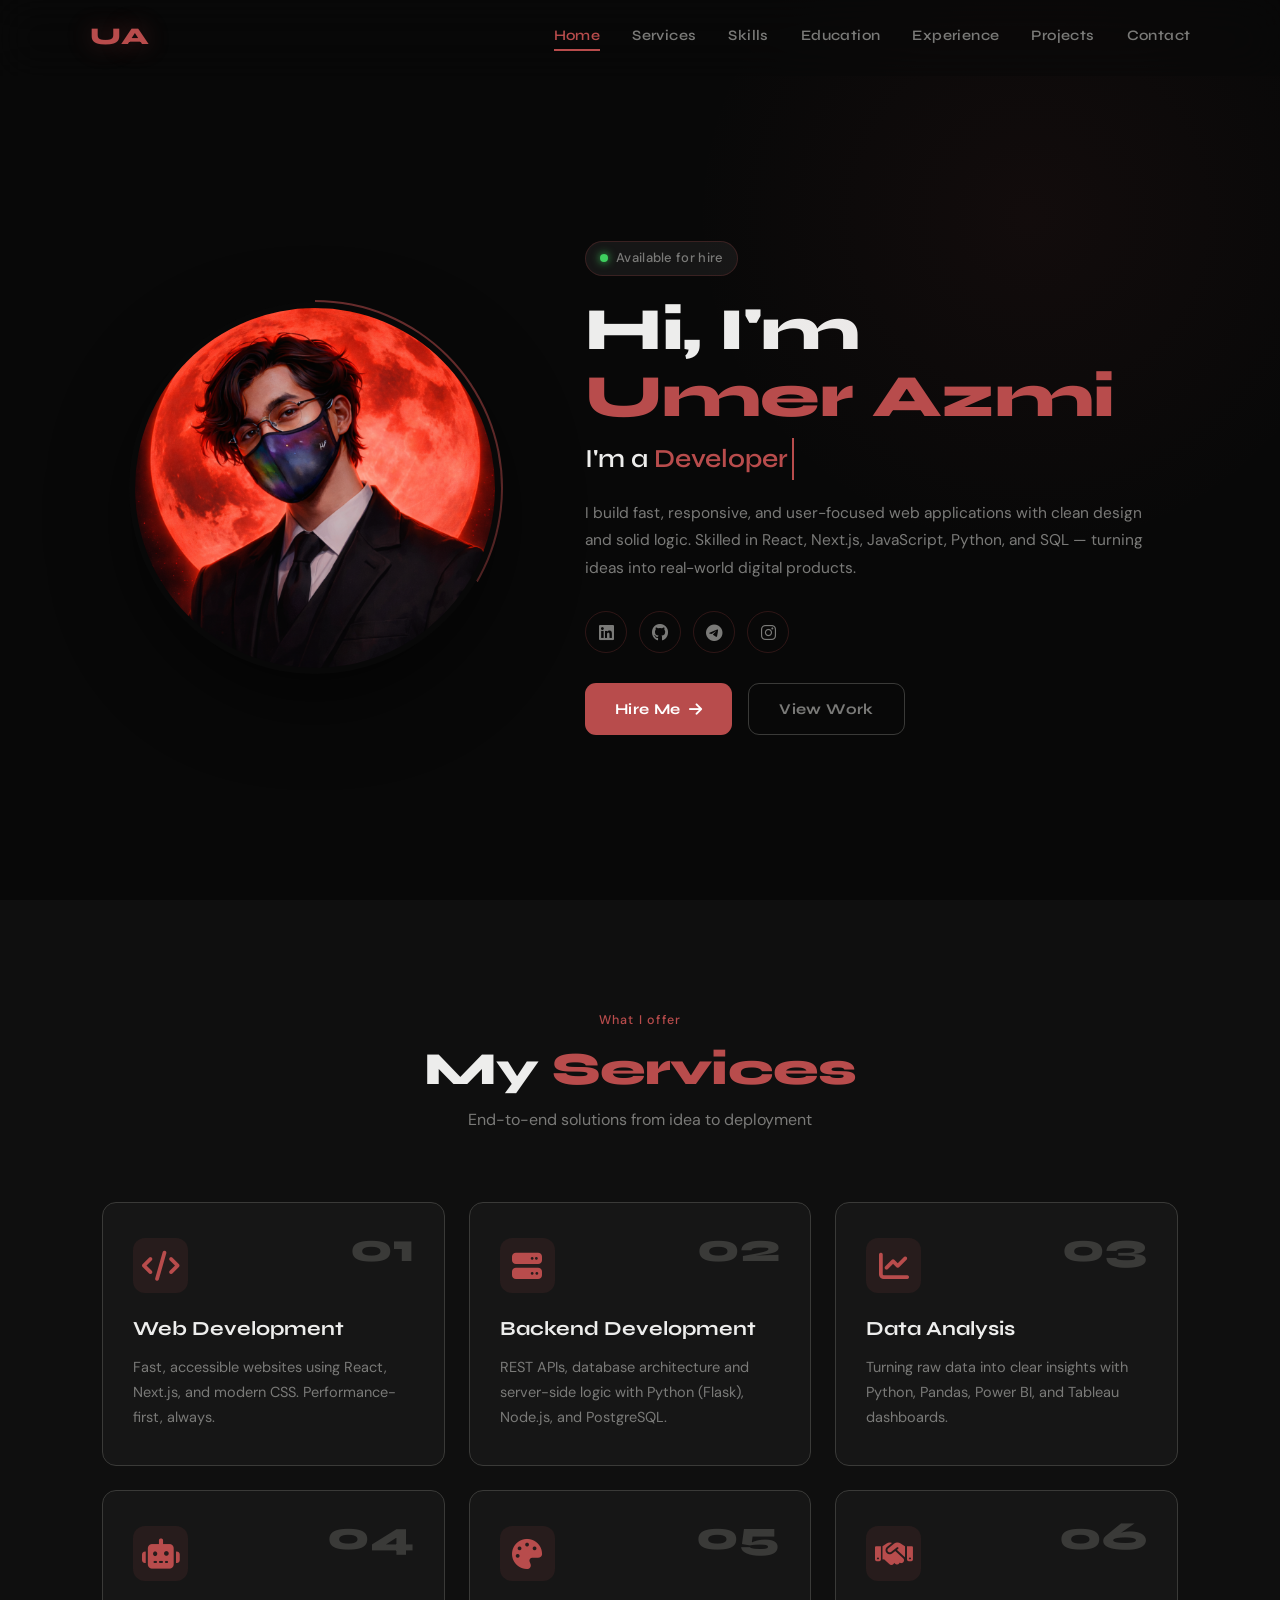
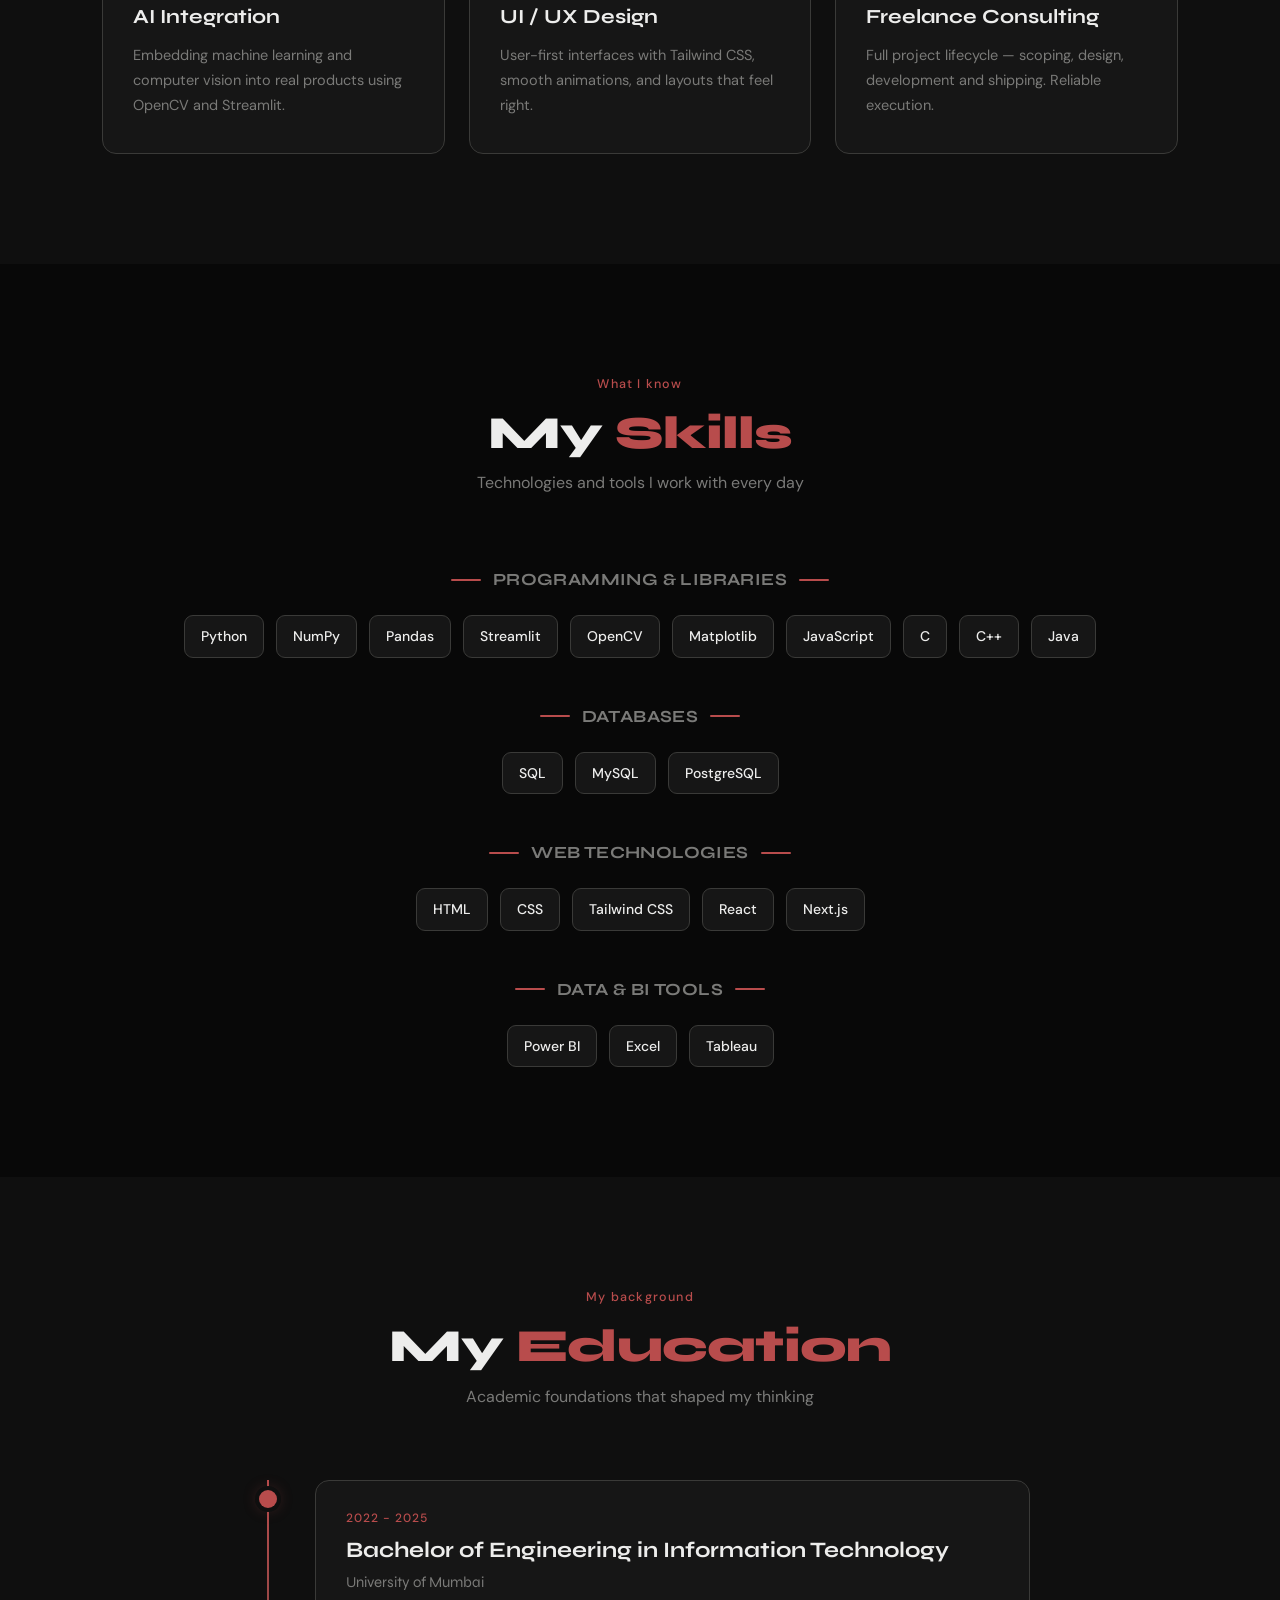
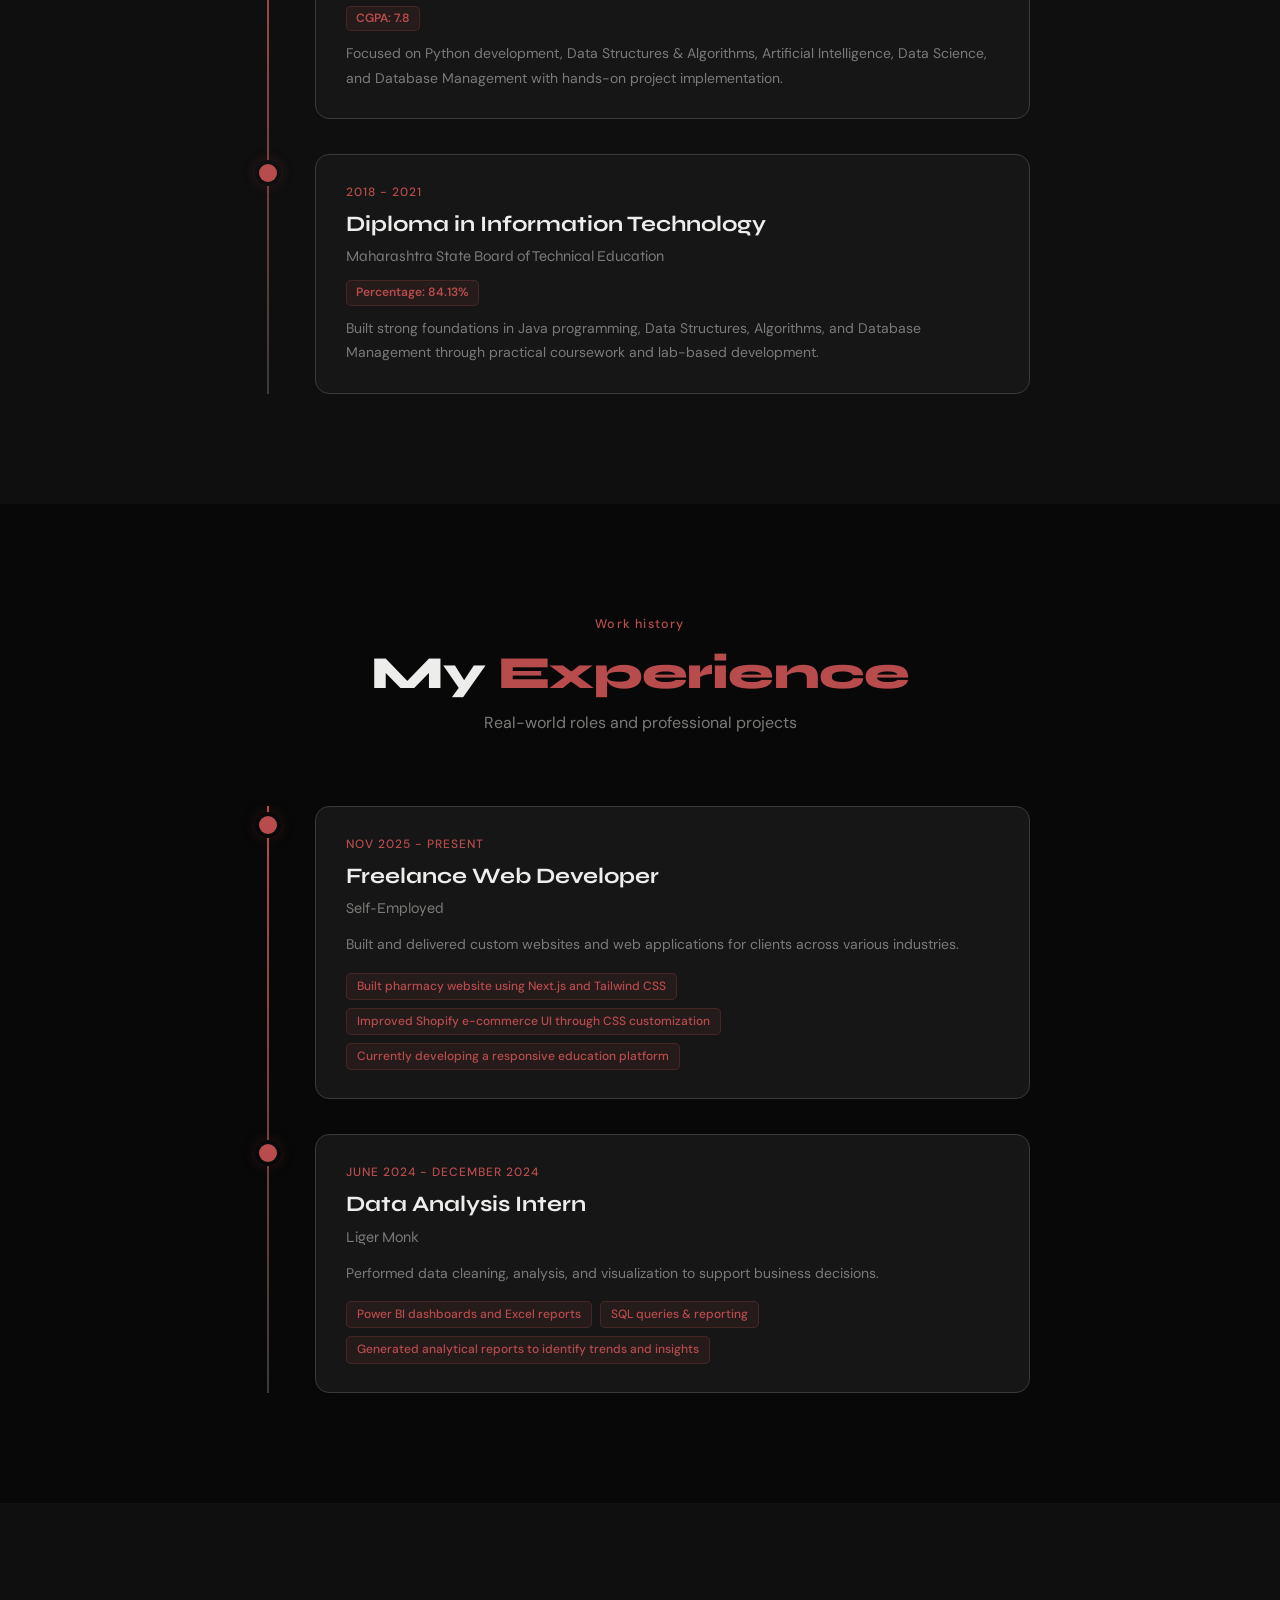
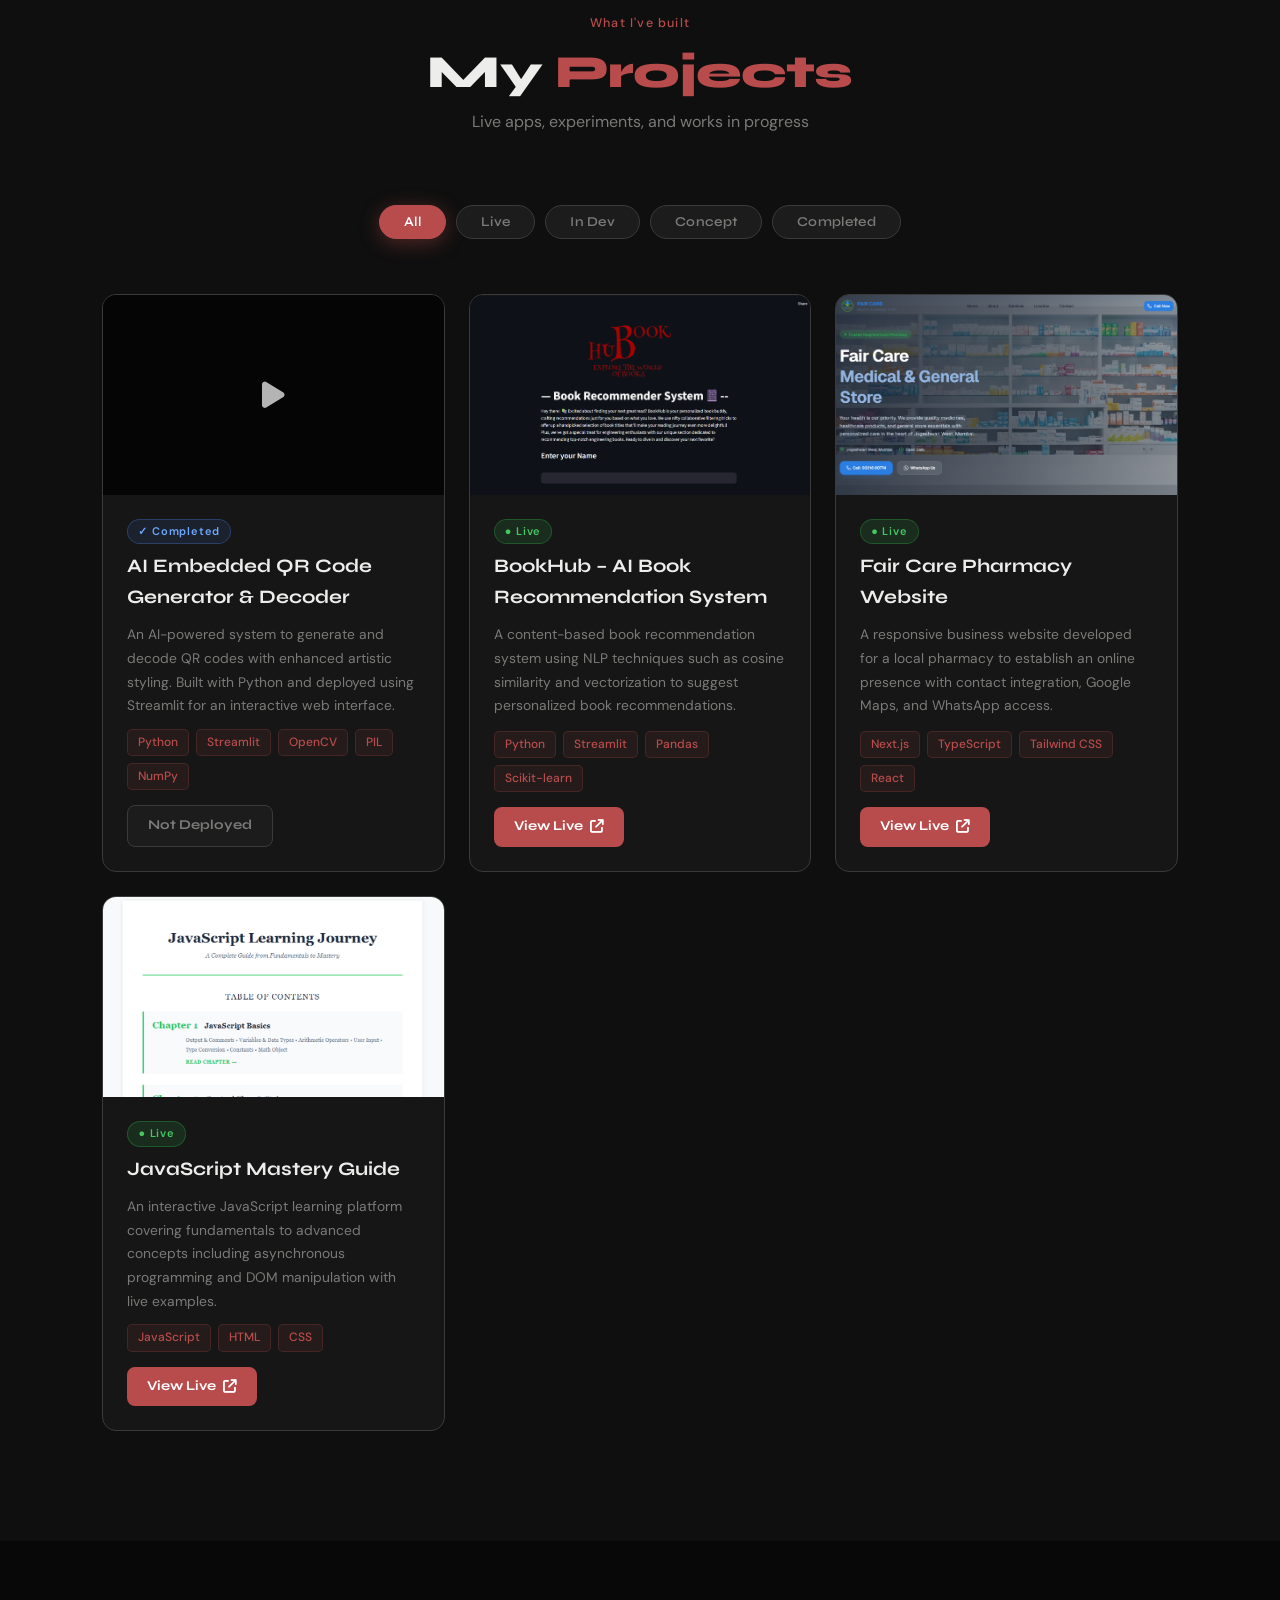
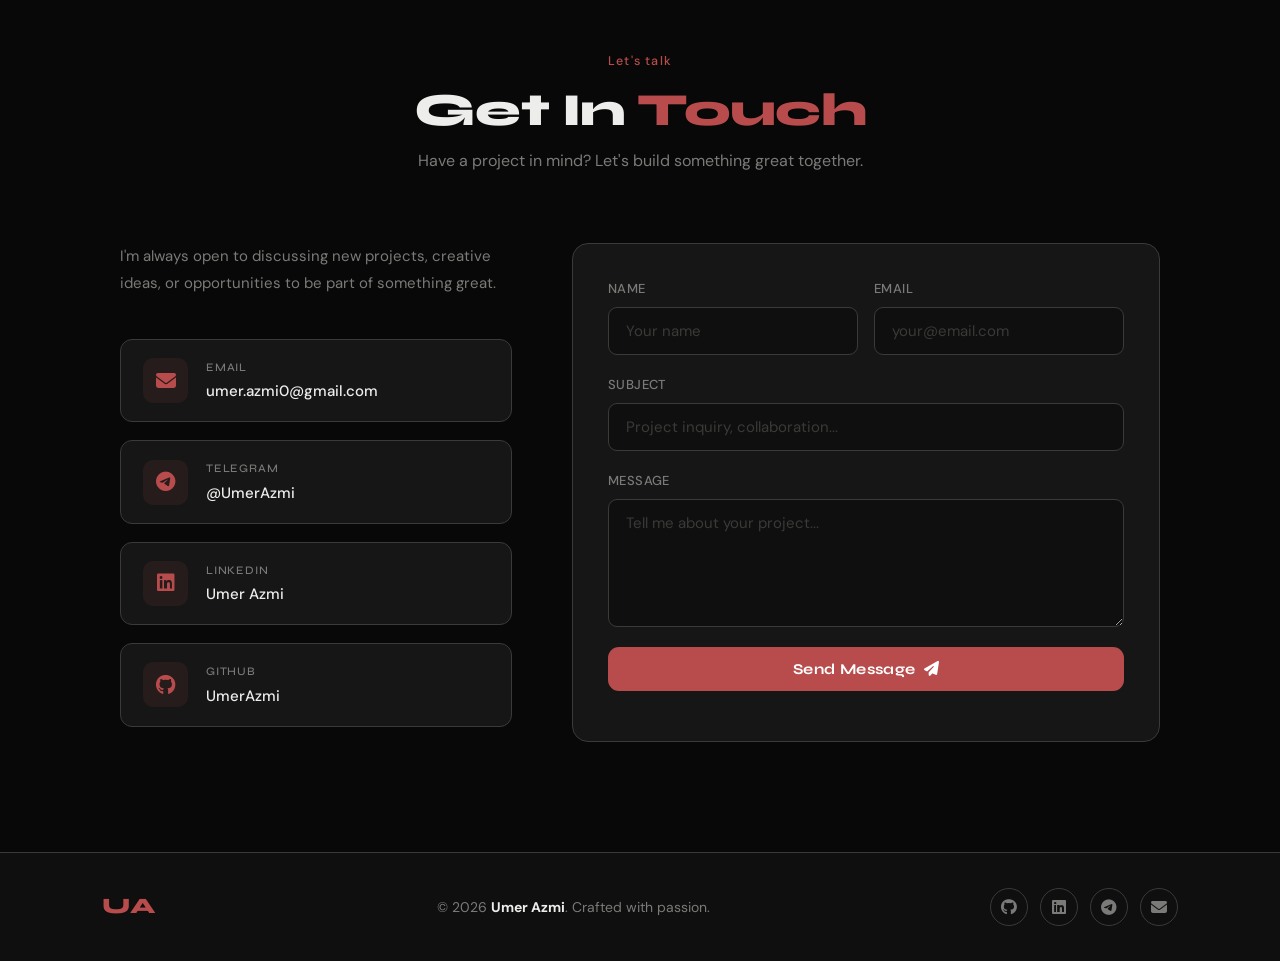
==== index.html @ a12d1474 "feat: connect fromspree for the contact section" ====
<!DOCTYPE html>
<html lang="en">
<head>
  <meta charset="UTF-8">
  <meta name="viewport" content="width=device-width, initial-scale=1.0">
  <title>Umer Azmi — Portfolio</title>
  <link rel="stylesheet" href="https://cdnjs.cloudflare.com/ajax/libs/font-awesome/6.5.2/css/all.min.css">
  <link rel="preconnect" href="https://fonts.googleapis.com">
  <link href="https://fonts.googleapis.com/css2?family=Syne:wght@400;600;700;800&family=DM+Sans:ital,wght@0,300;0,400;0,500;1,400&display=swap" rel="stylesheet">
  <link href="https://fonts.googleapis.com/css2?family=Clash+Display:wght@400;600;700&family=Outfit:wght@300;400;500;600;700;800&display=swap" rel="stylesheet">
  <link rel="stylesheet" href="style.css">
</head>
<body>

  <!-- HEADER -->
  <header id="header">
    <a href="#home" class="logo">UA</a>
    <div class="hamburger" id="openMenu">
      <span></span><span></span><span></span>
    </div>
    <nav id="navBar">
      <button class="nav-close" id="closeMenu"><i class="fa-solid fa-xmark"></i></button>
      <a href="#home"       class="nav-link active">Home</a>
      <a href="#services"   class="nav-link">Services</a>
      <a href="#skills"     class="nav-link">Skills</a>
      <a href="#education"  class="nav-link">Education</a>
      <a href="#experience" class="nav-link">Experience</a>
      <a href="#projects"   class="nav-link">Projects</a>
      <a href="#contact"    class="nav-link">Contact</a>
    </nav>
  </header>

  <!-- HOME -->
  <section class="home" id="home">
    <div class="home-blob"></div>
    <div class="homeImg">
      <div class="img-ring"></div>
      <img src="./images/my-blackSuit.png" alt="Umer Azmi">
    </div>
    <div class="homeContent">
      <div class="home-badge"><span class="badge-dot"></span>Available for hire</div>
      <h1>Hi, I'm<br><span>Umer Azmi</span></h1>
      <h3 class="typingText">I'm a <span></span></h3>
      <p>I build fast, responsive, and user-focused web applications with clean design and solid logic.
         Skilled in React, Next.js, JavaScript, Python, and SQL — turning ideas into real-world digital products.</p>
      <div class="socialIcons">
        <a href="https://www.linkedin.com/in/umer-azmi-1181351a1/" target="_blank"><i class="fa-brands fa-linkedin"></i></a>
        <a href="https://github.com/UmerAzmi" target="_blank"><i class="fa-brands fa-github"></i></a>
        <a href="https://t.me/UmerAzmi" target="_blank"><i class="fa-brands fa-telegram"></i></a>
        <a href="https://www.instagram.com/umer.azmi" target="_blank"><i class="fa-brands fa-instagram"></i></a>
      </div>
      <div class="home-actions">
        <a href="mailto:umer.azmi0@gmail.com" class="btn-primary" target="_blank">Hire Me <i class="fa-solid fa-arrow-right"></i></a>
        <a href="#projects" class="btn-ghost">View Work</a>
      </div>
    </div>
  </section>

  <!-- SERVICES -->
  <section class="services" id="services">
    <div class="section-header">
      <span class="section-tag">What I offer</span>
      <h2 class="section-title">My <span>Services</span></h2>
      <p class="section-sub">End-to-end solutions from idea to deployment</p>
    </div>
    <div class="services-grid">
      <div class="service-card reveal">
        <div class="service-num">01</div>
        <div class="service-icon"><i class="fa-solid fa-code"></i></div>
        <h3>Web Development</h3>
        <p>Fast, accessible websites using React, Next.js, and modern CSS. Performance-first, always.</p>
      </div>
      <div class="service-card reveal">
        <div class="service-num">02</div>
        <div class="service-icon"><i class="fa-solid fa-server"></i></div>
        <h3>Backend Development</h3>
        <p>REST APIs, database architecture and server-side logic with Python (Flask), Node.js, and PostgreSQL.</p>
      </div>
      <div class="service-card reveal">
        <div class="service-num">03</div>
        <div class="service-icon"><i class="fa-solid fa-chart-line"></i></div>
        <h3>Data Analysis</h3>
        <p>Turning raw data into clear insights with Python, Pandas, Power BI, and Tableau dashboards.</p>
      </div>
      <div class="service-card reveal">
        <div class="service-num">04</div>
        <div class="service-icon"><i class="fa-solid fa-robot"></i></div>
        <h3>AI Integration</h3>
        <p>Embedding machine learning and computer vision into real products using OpenCV and Streamlit.</p>
      </div>
      <div class="service-card reveal">
        <div class="service-num">05</div>
        <div class="service-icon"><i class="fa-solid fa-palette"></i></div>
        <h3>UI / UX Design</h3>
        <p>User-first interfaces with Tailwind CSS, smooth animations, and layouts that feel right.</p>
      </div>
      <div class="service-card reveal">
        <div class="service-num">06</div>
        <div class="service-icon"><i class="fa-solid fa-handshake"></i></div>
        <h3>Freelance Consulting</h3>
        <p>Full project lifecycle — scoping, design, development and shipping. Reliable execution.</p>
      </div>
    </div>
  </section>

  <!-- SKILLS -->
  <section class="skills-section" id="skills">
    <div class="section-header">
      <span class="section-tag">What I know</span>
      <h2 class="section-title">My <span>Skills</span></h2>
      <p class="section-sub">Technologies and tools I work with every day</p>
    </div>
    <div id="skillsContainer" class="skills-wrapper">
      <div class="loader"><i class="fa-solid fa-circle-notch fa-spin"></i></div>
    </div>
  </section>

  <!-- EDUCATION -->
  <section class="education-section" id="education">
    <div class="section-header">
      <span class="section-tag">My background</span>
      <h2 class="section-title">My <span>Education</span></h2>
      <p class="section-sub">Academic foundations that shaped my thinking</p>
    </div>
    <div id="educationContainer" class="timeline">
      <div class="loader"><i class="fa-solid fa-circle-notch fa-spin"></i></div>
    </div>
  </section>

  <!-- EXPERIENCE -->
  <section class="experience-section" id="experience">
    <div class="section-header">
      <span class="section-tag">Work history</span>
      <h2 class="section-title">My <span>Experience</span></h2>
      <p class="section-sub">Real-world roles and professional projects</p>
    </div>
    <div id="experienceContainer" class="timeline">
      <div class="loader"><i class="fa-solid fa-circle-notch fa-spin"></i></div>
    </div>
  </section>

  <!-- PROJECTS -->
  <section class="projects-section" id="projects">
    <div class="section-header">
      <span class="section-tag">What I've built</span>
      <h2 class="section-title">My <span>Projects</span></h2>
      <p class="section-sub">Live apps, experiments, and works in progress</p>
    </div>
    <div class="projects-filter">
      <button class="filter-btn active" data-filter="all">All</button>
      <button class="filter-btn" data-filter="live">Live</button>
      <button class="filter-btn" data-filter="in development">In Dev</button>
      <button class="filter-btn" data-filter="concept">Concept</button>
      <button class="filter-btn" data-filter="completed">Completed</button>
    </div>
    <div id="projectsContainer" class="projects-grid">
      <div class="loader"><i class="fa-solid fa-circle-notch fa-spin"></i></div>
    </div>
  </section>

  <!-- CONTACT -->
  <section class="contact-section" id="contact">
    <div class="section-header">
      <span class="section-tag">Let's talk</span>
      <h2 class="section-title">Get In <span>Touch</span></h2>
      <p class="section-sub">Have a project in mind? Let's build something great together.</p>
    </div>
    <div class="contact-wrapper">
      <div class="contact-info">
        <p class="contact-intro">I'm always open to discussing new projects, creative ideas, or opportunities to be part of something great.</p>
        <div class="contact-item reveal">
          <div class="ci-icon"><i class="fa-solid fa-envelope"></i></div>
          <div><h4>Email</h4><a href="mailto:umer.azmi0@gmail.com">umer.azmi0@gmail.com</a></div>
        </div>
        <div class="contact-item reveal">
          <div class="ci-icon"><i class="fa-brands fa-telegram"></i></div>
          <div><h4>Telegram</h4><a href="https://t.me/UmerAzmi" target="_blank">@UmerAzmi</a></div>
        </div>
        <div class="contact-item reveal">
          <div class="ci-icon"><i class="fa-brands fa-linkedin"></i></div>
          <div><h4>LinkedIn</h4><a href="https://www.linkedin.com/in/umer-azmi-1181351a1/" target="_blank">Umer Azmi</a></div>
        </div>
        <div class="contact-item reveal">
          <div class="ci-icon"><i class="fa-brands fa-github"></i></div>
          <div><h4>GitHub</h4><a href="https://github.com/UmerAzmi" target="_blank">UmerAzmi</a></div>
        </div>
      </div>
      <form class="contact-form reveal" id="contactForm"
            action="https://formspree.io/f/maqdrpbd" method="POST">
        <div class="form-row">
          <div class="form-group">
            <label for="formName">Name</label>
            <input type="text" id="formName" name="name" placeholder="Your name" required>
          </div>
          <div class="form-group">
            <label for="formEmail">Email</label>
            <input type="email" id="formEmail" name="email" placeholder="your@email.com" required>
          </div>
        </div>
        <div class="form-group">
          <label for="formSubject">Subject</label>
          <input type="text" id="formSubject" name="subject" placeholder="Project inquiry, collaboration...">
        </div>
        <div class="form-group">
          <label for="formMsg">Message</label>
          <textarea id="formMsg" rows="5" name="message" placeholder="Tell me about your project..." required></textarea>
        </div>
        <button type="submit" class="btn-primary full-width">
          Send Message <i class="fa-solid fa-paper-plane"></i>
        </button>
        <p class="form-note" id="formNote"></p>
      </form>
    </div>
  </section>

  <!-- FOOTER -->
  <footer>
    <div class="footer-inner">
      <span class="footer-logo">UA</span>
      <p>© 2026 <strong>Umer Azmi</strong>. Crafted with passion.</p>
      <div class="footer-socials">
        <a href="https://github.com/UmerAzmi" target="_blank"><i class="fa-brands fa-github"></i></a>
        <a href="https://www.linkedin.com/in/umer-azmi-1181351a1/" target="_blank"><i class="fa-brands fa-linkedin"></i></a>
        <a href="https://t.me/UmerAzmi" target="_blank"><i class="fa-brands fa-telegram"></i></a>
        <a href="mailto:umer.azmi0@gmail.com" target="_blank"><i class="fa-solid fa-envelope"></i></a>
      </div>
    </div>
  </footer>

  <script>
    /* ── CATEGORY LABELS ─────────────────────────────────── */
    const CATEGORY_LABELS = {
      programming_languages: 'Programming & Libraries',
      databases:             'Databases',
      web_technologies:      'Web Technologies',
      data_tools:            'Data & BI Tools'
    };

    /* ── SCROLL REVEAL ───────────────────────────────────── */
    const revealObs = new IntersectionObserver((entries) => {
      entries.forEach(e => {
        if (e.isIntersecting) {
          e.target.classList.add('visible');
          revealObs.unobserve(e.target);
        }
      });
    }, { threshold: 0.1 });

    function observe(sel) {
      document.querySelectorAll(sel).forEach(el => revealObs.observe(el));
    }

    /* ── RENDER SKILLS ───────────────────────────────────── */
    function renderSkills(skills) {
      const c = document.getElementById('skillsContainer');
      c.innerHTML = '';
      Object.entries(skills).forEach(([cat, items], ci) => {
        const div = document.createElement('div');
        div.className = 'skill-category reveal';
        div.innerHTML = `
          <h3 class="skill-cat-title"><span class="cat-line"></span>${CATEGORY_LABELS[cat] || cat}<span class="cat-line"></span></h3>
          <div class="skill-icons">
            ${items.map(s => `
              <div class="skill-chip">
                <img src="${s.logo}" alt="${s.name}" onerror="this.style.display='none'">
                <span>${s.name}</span>
              </div>`).join('')}
          </div>`;
        c.appendChild(div);
        revealObs.observe(div);
      });
    }

    /* ── RENDER EDUCATION ────────────────────────────────── */
    function renderEducation(education) {
      document.getElementById('educationContainer').innerHTML =
        education.map(edu => `
          <div class="timeline-item reveal">
            <div class="tl-dot"></div>
            <div class="tl-card">
              <span class="tl-period">${edu.period}</span>
              <h3>${edu.degree}</h3>
              <h4>${edu.institution}</h4>
              ${edu.grade ? `<span class="tl-grade">${edu.grade}</span>` : ''}
              <p>${edu.description}</p>
            </div>
          </div>`).join('');
      observe('.timeline-item');
    }

    /* ── RENDER EXPERIENCE ───────────────────────────────── */
    function renderExperience(experience) {
      document.getElementById('experienceContainer').innerHTML =
        experience.map(exp => `
          <div class="timeline-item reveal">
            <div class="tl-dot"></div>
            <div class="tl-card">
              <span class="tl-period">${exp.period}</span>
              <h3>${exp.role}</h3>
              <h4>${exp.company}</h4>
              <p>${exp.description}</p>
              <div class="tl-tags">
                ${exp.highlights.map(h => `<span class="tag">${h}</span>`).join('')}
              </div>
            </div>
          </div>`).join('');
      observe('.timeline-item');
    }

    /* ── RENDER PROJECTS ─────────────────────────────────── */
    let allProjects = [];

    function statusBadge(status) {
      const map = {
        'live':           { cls: 'badge-live',    icon: '●', label: 'Live' },
        'in development': { cls: 'badge-dev',     icon: '◑', label: 'In Dev' },
        'concept':        { cls: 'badge-concept', icon: '○', label: 'Concept' },
        'completed':      { cls: 'badge-completed', icon: '✓', label: 'Completed' }
      };
      const b = map[status] || map['concept'];
      return `<span class="status-badge ${b.cls}">${b.icon} ${b.label}</span>`;
    }

    function renderProjects(filter) {
      const container = document.getElementById('projectsContainer');
      const list = filter === 'all' ? allProjects : allProjects.filter(p => p.status === filter);

      if (!list.length) {
        container.innerHTML = '<p class="empty-msg">No projects found for this filter.</p>';
        return;
      }

      container.innerHTML = list.map((p, i) => {
        let mediaHTML;
        if (p.status === 'live' && p.image) {
          mediaHTML = `<div class="proj-media">
            <img src="${p.image}" alt="${p.title}" onerror="this.parentElement.classList.add('proj-placeholder-media')">
          </div>`;
        } else if (p.video) {
          mediaHTML = `<div class="proj-media has-video">
            <video src="${p.video}" muted loop playsinline preload="none"></video>
            <div class="video-overlay"><i class="fa-solid fa-play"></i></div>
          </div>`;
        } else if (p.image) {
          mediaHTML = `<div class="proj-media">
            <img src="${p.image}" alt="${p.title}" onerror="this.parentElement.classList.add('proj-placeholder-media')">
          </div>`;
        } else {
          mediaHTML = `<div class="proj-media proj-placeholder-media">
            <i class="fa-solid fa-laptop-code"></i>
          </div>`;
        }

        const linkBtn = p.link
          ? `<a href="${p.link}" target="_blank" class="proj-link">View Live <i class="fa-solid fa-arrow-up-right-from-square"></i></a>`
          : `<span class="proj-link proj-link--disabled">${p.status === 'in development' ? 'In Development' : 'Not Deployed'}</span>`;

        return `
          <article class="project-card reveal" style="transition-delay:${(i % 3) * 0.08}s">
            ${mediaHTML}
            <div class="proj-body">
              <div class="proj-head">
                ${statusBadge(p.status)}
                <h3>${p.title}</h3>
              </div>
              <p>${p.description}</p>
              <div class="proj-tech">
                ${p.technologies.map(t => `<span class="tag">${t}</span>`).join('')}
              </div>
              ${linkBtn}
            </div>
          </article>`;
      }).join('');

      // Video: play on hover, pause on leave
      container.querySelectorAll('.has-video').forEach(wrap => {
        const video   = wrap.querySelector('video');
        const overlay = wrap.querySelector('.video-overlay');
        wrap.addEventListener('mouseenter', () => { video.play(); overlay.style.opacity = '0'; });
        wrap.addEventListener('mouseleave', () => { video.pause(); video.currentTime = 0; overlay.style.opacity = '1'; });
      });

      observe('.project-card');
    }

    /* ── SINGLE FETCH: data.json ─────────────────────────── */
    fetch('data.json')
      .then(res => {
        if (!res.ok) throw new Error(`HTTP ${res.status}`);
        return res.json();
      })
      .then(data => {
        renderSkills(data.skills);
        renderEducation(data.education);
        renderExperience(data.experience);
        allProjects = data.projects;
        renderProjects('all');

        document.querySelectorAll('.filter-btn').forEach(btn => {
          btn.addEventListener('click', () => {
            document.querySelectorAll('.filter-btn').forEach(b => b.classList.remove('active'));
            btn.classList.add('active');
            renderProjects(btn.dataset.filter);
          });
        });
      })
      .catch(err => {
        console.error('Failed to load data.json:', err);
        ['skillsContainer','educationContainer','experienceContainer','projectsContainer']
          .forEach(id => {
            document.getElementById(id).innerHTML =
              `<p class="empty-msg"><i class="fa-solid fa-triangle-exclamation"></i>
               Could not load <strong>data.json</strong> — make sure it's in the same folder as index.html.</p>`;
          });
      });

    /* ── MOBILE NAV ──────────────────────────────────────── */
    const navBar   = document.getElementById('navBar');
    const headerEl = document.getElementById('header');

    document.getElementById('openMenu').addEventListener('click', () => {
      navBar.classList.add('open');
      document.body.style.overflow = 'hidden';
      document.getElementById('openMenu').classList.add('nav-is-open');
    });

    function closeNav() {
      navBar.classList.remove('open');
      document.body.style.overflow = '';
      document.getElementById('openMenu').classList.remove('nav-is-open');
    }

    document.getElementById('closeMenu').addEventListener('click', closeNav);
    document.querySelectorAll('.nav-link').forEach(l => l.addEventListener('click', closeNav));

    /* ── ACTIVE NAV ON SCROLL ────────────────────────────── */
    const sections = document.querySelectorAll('section[id]');
    const navLinks = document.querySelectorAll('.nav-link');

    window.addEventListener('scroll', () => {
      headerEl.classList.toggle('scrolled', window.scrollY > 60);
      let current = '';
      sections.forEach(s => {
        if (window.scrollY >= s.offsetTop - 150) current = s.id;
      });
      navLinks.forEach(a => {
        a.classList.toggle('active', a.getAttribute('href') === `#${current}`);
      });
    }, { passive: true });

    /* ── CONTACT FORM ────────────────────────────────────── */
      document.getElementById('contactForm').addEventListener('submit', async function(e) {
        e.preventDefault();
        const btn  = this.querySelector('button[type="submit"]');
        const note = document.getElementById('formNote');

        btn.textContent = 'Sending...';
        btn.style.opacity = '0.7';

        try {
          const response = await fetch(this.action, {
            method: 'POST',
            body: new FormData(this),
            headers: { 'Accept': 'application/json' }
          });

          if (response.ok) {
            note.textContent = '✅ Message sent! I\'ll get back to you soon.';
            note.style.color = '#3ecf5e';
            note.classList.add('visible');
            this.reset();
          } else {
            note.textContent = '❌ Something went wrong. Please email me directly.';
            note.classList.add('visible');
          }
        } catch {
          note.textContent = '❌ Network error. Please email me directly.';
          note.classList.add('visible');
        }

        btn.textContent = 'Send Message ✈';
        btn.style.opacity = '1';
      });

    /* ── OBSERVE STATIC ELEMENTS ─────────────────────────── */
    observe('.service-card');
    observe('.contact-item');
    observe('.contact-form');
  </script>
</body>
</html>
---- style.css ----
@import url("https://fonts.googleapis.com/css2?family=Syne:wght@400;600;700;800&family=DM+Sans:ital,wght@0,300;0,400;0,500;1,400&display=swap");

/* ════════════════════════════════════════════════
   VARIABLES & RESET
════════════════════════════════════════════════ */
:root {
  --red:          #b84c4c;
  --red-glow:     rgba(184,76,76,0.4);
  --red-soft:     rgba(184,76,76,0.1);
  --red-border:   rgba(184,76,76,0.22);
  --bg:           #080808;
  --bg2:          #0f0f0f;
  --bg3:          #161616;
  --bg4:          #1c1c1c;
  --text:         #ededec;
  --text-muted:   #7a7a78;
  --text-faint:   #3a3a38;
  --nav-h:        76px;
  --r:            1.1rem;
  --ease:         cubic-bezier(0.4, 0, 0.2, 1);
}

*, *::before, *::after {
  margin: 0; padding: 0;
  box-sizing: border-box;
  border: none; outline: none;
  text-decoration: none;
}

html {
  font-size: 62.5%;
  scroll-behavior: smooth;
}

body {
  font-family: 'DM Sans', sans-serif;
  background: var(--bg);
  color: var(--text);
  overflow-x: hidden;
  line-height: 1.6;
}

h1, h2, h3, h4, .logo, .footer-logo {
  font-family: 'Syne', sans-serif;
}

/* Scrollbar */
::-webkit-scrollbar { width: 4px; }
::-webkit-scrollbar-track { background: var(--bg); }
::-webkit-scrollbar-thumb { background: var(--red); border-radius: 4px; }
::selection { background: var(--red); color: #000; }

/* ════════════════════════════════════════════════
   HEADER
════════════════════════════════════════════════ */
header {
  position: fixed;
  top: 0; left: 0; right: 0;
  height: var(--nav-h);
  padding: 0 7%;
  display: flex;
  align-items: center;
  justify-content: space-between;
  z-index: 999;
  background: rgba(8,8,8,0.5);
  backdrop-filter: blur(20px);
  -webkit-backdrop-filter: blur(20px);
  border-bottom: 1px solid transparent;
  transition: border-color 0.3s var(--ease), background 0.3s var(--ease);
}

header.scrolled {
  border-bottom-color: var(--red-border);
  background: rgba(8,8,8,0.88);
}

.logo {
  font-size: 2.4rem;
  font-weight: 800;
  color: var(--red);
  letter-spacing: 0.1rem;
  text-shadow: 0 0 24px var(--red-glow);
  transition: transform 0.25s var(--ease);
}
.logo:hover { transform: scale(1.08); }

/* Hamburger */
.hamburger {
  display: none;
  flex-direction: column;
  gap: 5px;
  cursor: pointer;
  padding: 5px;
  z-index: 1001;
}
.hamburger span {
  display: block;
  width: 24px; height: 2px;
  background: var(--red);
  border-radius: 2px;
  transition: 0.25s var(--ease);
}

/* Nav */
nav { display: flex; align-items: center; }

.nav-close {
  display: none;
  background: none;
  font-size: 2.4rem;
  color: var(--text-muted);
  cursor: pointer;
  transition: color 0.2s;
  align-self: flex-end;
  margin-bottom: 3rem;
}
.nav-close:hover { color: var(--red); }

nav a {
  font-family: 'Syne', sans-serif;
  font-size: 1.45rem;
  font-weight: 600;
  color: var(--text-muted);
  margin-left: 3.2rem;
  padding-bottom: 2px;
  border-bottom: 2px solid transparent;
  letter-spacing: 0.04rem;
  transition: color 0.2s, border-color 0.2s, transform 0.2s;
}
nav a:hover,
nav a.active {
  color: var(--red);
  border-bottom-color: var(--red);
}
nav a:hover { transform: translateY(-2px); }

.hamburger.nav-is-open {
  display: none !important;
}

/* ════════════════════════════════════════════════
   HOME
════════════════════════════════════════════════ */
.home {
  min-height: 100vh;
  padding: var(--nav-h) 9% 0;
  display: flex;
  align-items: center;
  justify-content: center;
  gap: 9rem;
  background: var(--bg);
  position: relative;
  overflow: hidden;
}

.home-blob {
  position: absolute;
  top: -15%; right: -8%;
  width: 55vw; height: 55vw;
  background: radial-gradient(ellipse, rgba(184,76,76,0.06) 0%, transparent 68%);
  pointer-events: none;
  border-radius: 50%;
}

/* Profile image */
.homeImg {
  position: relative;
  flex-shrink: 0;
}
.img-ring {
  position: absolute;
  inset: -8px;
  border-radius: 50%;
  background: conic-gradient(var(--red) 0deg 120deg, transparent 120deg 360deg);
  animation: spin 8s linear infinite;
  opacity: 0.6;
}
@keyframes spin { to { transform: rotate(360deg); } }

.homeImg img {
  position: relative;
  display: block;
  width: 30vw;
  max-width: 360px;
  min-width: 200px;
  border-radius: 50%;
  background: var(--bg3);
  box-shadow: 0 0 0 6px var(--bg), 0 30px 80px rgba(0,0,0,0.6);
  transition: transform 0.35s var(--ease), box-shadow 0.35s var(--ease);
  cursor: pointer;
  z-index: 1;
}
.homeImg img:hover {
  transform: scale(1.04);
  box-shadow: 0 0 0 6px var(--bg), 0 30px 100px rgba(184,76,76,0.25);
}

/* Home text */
.homeContent { max-width: 560px; }

.home-badge {
  display: inline-flex;
  align-items: center;
  gap: 0.8rem;
  font-size: 1.3rem;
  font-weight: 500;
  color: var(--text-muted);
  background: var(--bg3);
  border: 1px solid var(--red-border);
  border-radius: 10rem;
  padding: 0.6rem 1.4rem;
  margin-bottom: 2rem;
  letter-spacing: 0.03rem;
}
.badge-dot {
  width: 8px; height: 8px;
  border-radius: 50%;
  background: #3ecf5e;
  box-shadow: 0 0 8px #3ecf5e;
  animation: pulse-dot 2s ease-in-out infinite;
}
@keyframes pulse-dot {
  0%, 100% { opacity: 1; transform: scale(1); }
  50%       { opacity: 0.5; transform: scale(0.85); }
}

.homeContent h1 {
  font-size: 6rem;
  font-weight: 800;
  line-height: 1.12;
  letter-spacing: -0.5px;
  margin-bottom: 0.6rem;
}
.homeContent h1 span { color: var(--red); }

/* Typing animation */
.typingText {
  font-family: 'Syne', sans-serif;
  font-size: 2.6rem;
  font-weight: 600;
  margin: 0.8rem 0 2rem;
}
.typingText span {
  position: relative;
  display: inline-block;
  vertical-align: bottom;
}
.typingText span::before {
  content: "Developer";
  color: var(--red);
  animation: words 18s infinite;
}
.typingText span::after {
  content: "";
  position: absolute;
  right: -6px; top: 0;
  width: 2px; height: 100%;
  background: var(--red);
  animation: blink 0.7s infinite;
}
@keyframes blink  { 0%,100% { opacity:1; } 50% { opacity:0; } }
@keyframes words {
  0%,  14% { content: "Web Developer"; }
  16%, 30% { content: "Software Developer"; }
  32%, 46% { content: "Python Developer"; }
  48%, 62% { content: "Front-End Developer"; }
  64%, 78% { content: "Data Analyst"; }
  80%, 94% { content: "JS Developer"; }
  96%,100% { content: "Developer"; }
}

.homeContent p {
  font-size: 1.55rem;
  color: var(--text-muted);
  line-height: 1.8;
  margin-bottom: 2.8rem;
}

/* Social icons */
.socialIcons { display: flex; gap: 1.2rem; margin-bottom: 3rem; }
.socialIcons a {
  display: inline-flex;
  align-items: center;
  justify-content: center;
  width: 4.2rem; height: 4.2rem;
  border-radius: 50%;
  border: 1.5px solid var(--red-border);
  color: var(--text-muted);
  font-size: 1.7rem;
  transition: 0.25s var(--ease);
}
.socialIcons a:hover {
  border-color: var(--red);
  color: var(--red);
  background: var(--red-soft);
  transform: translateY(-4px);
  box-shadow: 0 8px 24px var(--red-glow);
}

/* CTA buttons */
.home-actions { display: flex; gap: 1.6rem; flex-wrap: wrap; }

.btn-primary {
  display: inline-flex;
  align-items: center;
  gap: 0.8rem;
  padding: 1.3rem 3rem;
  background: var(--red);
  color: #fff;
  font-family: 'Syne', sans-serif;
  font-size: 1.5rem;
  font-weight: 700;
  border-radius: var(--r);
  letter-spacing: 0.04rem;
  transition: 0.25s var(--ease);
  cursor: pointer;
}
.btn-primary:hover {
  background: #c95555;
  transform: translateY(-3px);
  box-shadow: 0 12px 36px var(--red-glow);
}
.btn-primary.full-width { width: 100%; justify-content: center; }

.btn-ghost {
  display: inline-flex;
  align-items: center;
  gap: 0.8rem;
  padding: 1.3rem 3rem;
  background: transparent;
  color: var(--text-muted);
  font-family: 'Syne', sans-serif;
  font-size: 1.5rem;
  font-weight: 700;
  border-radius: var(--r);
  border: 1.5px solid var(--text-faint);
  letter-spacing: 0.04rem;
  transition: 0.25s var(--ease);
  cursor: pointer;
}
.btn-ghost:hover {
  border-color: var(--red);
  color: var(--red);
  transform: translateY(-3px);
}

/* ════════════════════════════════════════════════
   SECTION SHARED
════════════════════════════════════════════════ */
section { padding: 11rem 8%; }

.section-header { text-align: center; margin-bottom: 7rem; }

.section-tag {
  display: inline-block;
  font-family: 'DM Sans', monospace;
  font-size: 1.25rem;
  font-weight: 500;
  color: var(--red);
  letter-spacing: 0.12rem;
  margin-bottom: 1.4rem;
}

.section-title {
  font-size: 4.6rem;
  font-weight: 800;
  letter-spacing: -0.8px;
  line-height: 1.1;
  margin-bottom: 1.2rem;
}
.section-title span { color: var(--red); }

.section-sub {
  font-size: 1.6rem;
  color: var(--text-muted);
}

/* Scroll reveal */
.reveal {
  opacity: 0;
  transform: translateY(28px);
  transition: opacity 0.55s var(--ease), transform 0.55s var(--ease);
}
.reveal.visible {
  opacity: 1;
  transform: translateY(0);
}

/* ════════════════════════════════════════════════
   SERVICES
════════════════════════════════════════════════ */
.services { background: var(--bg2); }

.services-grid {
  display: grid;
  grid-template-columns: repeat(3, 1fr);
  gap: 2.4rem;
}

.service-card {
  position: relative;
  background: var(--bg3);
  border: 1px solid var(--text-faint);
  border-radius: 1.4rem;
  padding: 3.5rem 3rem;
  overflow: hidden;
  cursor: default;
  transition: border-color 0.3s var(--ease), transform 0.3s var(--ease), box-shadow 0.3s var(--ease);
}

.service-card::after {
  content: '';
  position: absolute;
  inset: 0;
  background: linear-gradient(135deg, var(--red-soft), transparent 60%);
  opacity: 0;
  transition: opacity 0.3s var(--ease);
}
.service-card:hover {
  border-color: var(--red-border);
  transform: translateY(-7px);
  box-shadow: 0 24px 60px rgba(0,0,0,0.45), 0 0 30px var(--red-glow);
}
.service-card:hover::after { opacity: 1; }

.service-num {
  position: absolute;
  top: 2.5rem; right: 3rem;
  font-family: 'Syne', sans-serif;
  font-size: 4rem;
  font-weight: 800;
  color: var(--text-faint);
  line-height: 1;
  user-select: none;
  transition: color 0.3s;
}
.service-card:hover .service-num { color: var(--red-border); }

.service-icon {
  font-size: 3rem;
  color: var(--red);
  background: var(--red-soft);
  width: 5.5rem; height: 5.5rem;
  border-radius: 1.2rem;
  display: flex;
  align-items: center;
  justify-content: center;
  margin-bottom: 2rem;
  position: relative;
  z-index: 1;
}

.service-card h3 {
  font-size: 2rem;
  font-weight: 700;
  margin-bottom: 1rem;
  position: relative;
  z-index: 1;
}
.service-card p {
  font-size: 1.45rem;
  color: var(--text-muted);
  line-height: 1.72;
  position: relative;
  z-index: 1;
}

/* ════════════════════════════════════════════════
   SKILLS
════════════════════════════════════════════════ */
.skills-section { background: var(--bg); }

.skills-wrapper {
  display: flex;
  flex-direction: column;
  gap: 4.5rem;
}

.skill-cat-title {
  font-family: 'Syne', sans-serif;
  font-size: 1.7rem;
  font-weight: 700;
  color: var(--text-muted);
  margin-bottom: 2.2rem;
  display: flex;
  justify-content: center;
  align-items: center;
  gap: 1.2rem;
  letter-spacing: 0.04rem;
  text-transform: uppercase;
}
.cat-line {
  display: inline-block;
  width: 3rem; height: 2px;
  background: var(--red);
  border-radius: 2px;
  flex-shrink: 0;
}

.skill-icons {
  display: flex;
  flex-wrap: wrap;
  justify-content: center;
  gap: 1.2rem;
}

.skill-chip {
  display: flex;
  justify-content: center;
  align-items: center;
  gap: 1rem;
  background: var(--bg3);
  border: 1px solid var(--text-faint);
  border-radius: 0.9rem;
  padding: 0.9rem 1.6rem;
  cursor: default;
  transition: border-color 0.25s, background 0.25s, transform 0.25s, box-shadow 0.25s;
}
.skill-chip:hover {
  border-color: var(--red-border);
  background: var(--red-soft);
  transform: translateY(-4px);
  box-shadow: 0 8px 24px rgba(0,0,0,0.35);
}
.skill-chip img {
  width: 2.6rem; height: 2.6rem;
  object-fit: contain;
}
.skill-chip span {
  font-size: 1.4rem;
  font-weight: 500;
  color: var(--text);
  white-space: nowrap;
}

/* ════════════════════════════════════════════════
   TIMELINE (Education + Experience)
════════════════════════════════════════════════ */
.education-section  { background: var(--bg2); }
.experience-section { background: var(--bg); }

.timeline {
  position: relative;
  max-width: 780px;
  margin: 0 auto;
}

.timeline::before {
  content: '';
  position: absolute;
  left: 17px; top: 0; bottom: 0;
  width: 2px;
  background: linear-gradient(to bottom, var(--red) 0%, var(--text-faint) 100%);
}

.timeline-item {
  position: relative;
  padding-left: 65px;
  margin-bottom: 3.5rem;
}
.timeline-item:last-child { margin-bottom: 0; }

.tl-dot {
  position: absolute;
  left: 9px; top: 10px;
  width: 18px; height: 18px;
  border-radius: 50%;
  background: var(--red);
  z-index: 1;
  box-shadow: 0 0 0 4px var(--bg2), 0 0 16px var(--red-glow);
  transition: transform 0.25s;
}
.experience-section .tl-dot {
  box-shadow: 0 0 0 4px var(--bg), 0 0 16px var(--red-glow);
}
.timeline-item:hover .tl-dot { transform: scale(1.25); }

.tl-card {
  background: var(--bg3);
  border: 1px solid var(--text-faint);
  border-radius: 1.4rem;
  padding: 2.8rem 3rem;
  transition: border-color 0.3s, box-shadow 0.3s, transform 0.3s;
}
.tl-card:hover {
  border-color: var(--red-border);
  box-shadow: 0 12px 40px rgba(0,0,0,0.35), 0 0 20px var(--red-glow);
  transform: translateX(4px);
}

.tl-period {
  font-family: 'DM Sans', monospace;
  font-size: 1.2rem;
  font-weight: 500;
  color: var(--red);
  letter-spacing: 0.1rem;
  text-transform: uppercase;
}
.tl-card h3 {
  font-size: 2.2rem;
  font-weight: 700;
  margin: 0.5rem 0 0.2rem;
}
.tl-card h4 {
  font-size: 1.5rem;
  font-weight: 400;
  color: var(--text-muted);
  margin-bottom: 1.2rem;
}
.tl-card p {
  font-size: 1.4rem;
  color: var(--text-muted);
  line-height: 1.75;
}

.tl-grade {
  display: inline-block;
  font-size: 1.2rem;
  color: var(--red);
  background: var(--red-soft);
  border: 1px solid var(--red-border);
  border-radius: 0.5rem;
  padding: 0.2rem 0.9rem;
  margin-bottom: 1rem;
  font-weight: 600;
}

.tl-tags { display: flex; flex-wrap: wrap; gap: 0.8rem; margin-top: 1.6rem; }

.tag {
  font-size: 1.2rem;
  font-weight: 500;
  color: var(--red);
  background: var(--red-soft);
  border: 1px solid var(--red-border);
  border-radius: 0.5rem;
  padding: 0.3rem 1rem;
}

/* ════════════════════════════════════════════════
   PROJECTS
════════════════════════════════════════════════ */
.projects-section { background: var(--bg2); }

.projects-filter {
  display: flex;
  justify-content: center;
  gap: 1rem;
  margin-bottom: 5.5rem;
  flex-wrap: wrap;
}

.filter-btn {
  padding: 0.8rem 2.4rem;
  border-radius: 10rem;
  background: var(--bg4);
  border: 1px solid var(--text-faint);
  color: var(--text-muted);
  font-family: 'Syne', sans-serif;
  font-size: 1.35rem;
  font-weight: 600;
  cursor: pointer;
  transition: 0.25s var(--ease);
  letter-spacing: 0.03rem;
}
.filter-btn:hover { color: var(--red); border-color: var(--red-border); }
.filter-btn.active {
  background: var(--red);
  color: #fff;
  border-color: var(--red);
  box-shadow: 0 4px 20px var(--red-glow);
}

.projects-grid {
  display: grid;
  grid-template-columns: repeat(3, 1fr);
  gap: 2.4rem;
}

.project-card {
  display: flex;
  flex-direction: column;
  background: var(--bg3);
  border: 1px solid var(--text-faint);
  border-radius: 1.4rem;
  overflow: hidden;
  transition: border-color 0.3s var(--ease), transform 0.3s var(--ease), box-shadow 0.3s var(--ease);
}
.project-card:hover {
  border-color: var(--red-border);
  transform: translateY(-7px);
  box-shadow: 0 24px 60px rgba(0,0,0,0.45), 0 0 28px var(--red-glow);
}

/* Media area */
.proj-media {
  width: 100%;
  height: 200px;
  overflow: hidden;
  background: var(--bg);
  display: flex;
  align-items: center;
  justify-content: center;
  position: relative;
}
.proj-media img,
.proj-media video {
  width: 100%; height: 100%;
  object-fit: cover;
  display: block;
  transition: transform 0.5s var(--ease);
}
.project-card:hover .proj-media img,
.project-card:hover .proj-media video { transform: scale(1.06); }

.proj-placeholder-media {
  background: repeating-linear-gradient(
    -45deg,
    var(--bg) 0px, var(--bg) 12px,
    var(--bg2) 12px, var(--bg2) 24px
  );
  color: var(--text-faint);
}

.proj-placeholder-media > i {
  font-size: 5rem;   /* ← scope font-size to the icon only */
}

.video-overlay {
  position: absolute;
  inset: 0;
  display: flex;
  align-items: center;
  justify-content: center;
  background: rgba(0,0,0,0.35);
  color: rgba(255,255,255,0.7);
  font-size: 3rem;
  transition: opacity 0.3s;
}

/* Project body */
.proj-body {
  padding: 2.4rem;
  display: flex;
  flex-direction: column;
  gap: 1.1rem;
  flex: 1;
}

.proj-head { display: flex; flex-direction: column; gap: 0.7rem; }

.status-badge {
  display: inline-block;
  width: fit-content;
  font-family: 'DM Sans', monospace;
  font-size: 1.1rem;
  font-weight: 600;
  letter-spacing: 0.08rem;
  padding: 0.3rem 1rem;
  border-radius: 10rem;
}
.badge-live    { background: rgba(50,200,80,0.12); color: #45c864; border: 1px solid rgba(50,200,80,0.28); }
.badge-dev     { background: rgba(250,175,50,0.1); color: #f0b030; border: 1px solid rgba(250,175,50,0.28); }
.badge-concept { background: var(--red-soft);      color: var(--red); border: 1px solid var(--red-border); }
.badge-completed { background: rgba(80,140,255,0.1); color: #6ea8ff; border: 1px solid rgba(80,140,255,0.28); }

.proj-body h3 { font-size: 1.9rem; font-weight: 700; }
.proj-body > p { font-size: 1.38rem; color: var(--text-muted); line-height: 1.72; flex: 1; }

.proj-tech { display: flex; flex-wrap: wrap; gap: 0.7rem; }

.proj-link {
  display: inline-flex;
  align-items: center;
  gap: 0.7rem;
  margin-top: 0.4rem;
  padding: 0.9rem 2rem;
  border-radius: 0.8rem;
  font-family: 'Syne', sans-serif;
  font-size: 1.35rem;
  font-weight: 700;
  background: var(--red);
  color: #fff;
  cursor: pointer;
  align-self: flex-start;
  transition: 0.25s var(--ease);
}
.proj-link:hover {
  background: #c95555;
  transform: translateY(-2px);
  box-shadow: 0 8px 24px var(--red-glow);
}
.proj-link--disabled {
  background: var(--bg4);
  color: var(--text-muted);
  border: 1px solid var(--text-faint);
  cursor: default;
}
.proj-link--disabled:hover { transform: none; box-shadow: none; background: var(--bg4); }

/* ════════════════════════════════════════════════
   CONTACT
════════════════════════════════════════════════ */
.contact-section { background: var(--bg); }

.contact-wrapper {
  display: grid;
  grid-template-columns: 1fr 1.5fr;
  gap: 6rem;
  max-width: 1040px;
  margin: 0 auto;
  align-items: start;
}

.contact-intro {
  font-size: 1.5rem;
  color: var(--text-muted);
  line-height: 1.75;
  margin-bottom: 2.5rem;
}

.contact-info { display: flex; flex-direction: column; gap: 1.8rem; }

.contact-item {
  display: flex;
  align-items: center;
  gap: 1.8rem;
  padding: 1.8rem 2.2rem;
  background: var(--bg3);
  border: 1px solid var(--text-faint);
  border-radius: 1.2rem;
  transition: border-color 0.25s, transform 0.25s, box-shadow 0.25s;
}
.contact-item:hover {
  border-color: var(--red-border);
  transform: translateX(6px);
  box-shadow: 0 8px 30px rgba(0,0,0,0.3);
}

.ci-icon {
  width: 4.5rem; height: 4.5rem;
  border-radius: 1rem;
  background: var(--red-soft);
  display: flex;
  align-items: center;
  justify-content: center;
  font-size: 2rem;
  color: var(--red);
  flex-shrink: 0;
}
.contact-item h4 {
  font-size: 1.15rem;
  font-weight: 500;
  color: var(--text-muted);
  text-transform: uppercase;
  letter-spacing: 0.08rem;
  margin-bottom: 0.3rem;
}
.contact-item a {
  font-size: 1.5rem;
  font-weight: 500;
  color: var(--text);
  transition: color 0.2s;
}
.contact-item a:hover { color: var(--red); }

/* Form */
.contact-form {
  background: var(--bg3);
  border: 1px solid var(--text-faint);
  border-radius: 1.6rem;
  padding: 3.5rem;
  display: flex;
  flex-direction: column;
  gap: 2rem;
}

.form-row {
  display: grid;
  grid-template-columns: 1fr 1fr;
  gap: 1.6rem;
}

.form-group {
  display: flex;
  flex-direction: column;
  gap: 0.7rem;
}

.form-group label {
  font-size: 1.3rem;
  font-weight: 500;
  color: var(--text-muted);
  letter-spacing: 0.04rem;
  text-transform: uppercase;
}

.form-group input,
.form-group textarea {
  width: 100%;
  padding: 1.3rem 1.7rem;
  background: var(--bg2);
  border: 1px solid var(--text-faint);
  border-radius: 0.9rem;
  color: var(--text);
  font-family: 'DM Sans', sans-serif;
  font-size: 1.5rem;
  resize: vertical;
  transition: border-color 0.25s, box-shadow 0.25s, background 0.25s;
}
.form-group input::placeholder,
.form-group textarea::placeholder { color: var(--text-faint); }

.form-group input:focus,
.form-group textarea:focus {
  border-color: var(--red-border);
  box-shadow: 0 0 0 3px var(--red-soft);
  background: var(--bg3);
}

.form-note {
  font-size: 1.35rem;
  color: var(--red);
  opacity: 0;
  transition: opacity 0.3s;
  margin-top: -0.5rem;
}
.form-note.visible { opacity: 1; }

/* ════════════════════════════════════════════════
   FOOTER
════════════════════════════════════════════════ */
footer {
  background: var(--bg2);
  border-top: 1px solid var(--text-faint);
  padding: 3.5rem 8%;
}

.footer-inner {
  display: flex;
  align-items: center;
  justify-content: space-between;
  gap: 2rem;
  flex-wrap: wrap;
  max-width: 1100px;
  margin: 0 auto;
}

.footer-logo {
  font-size: 2.2rem;
  font-weight: 800;
  color: var(--red);
  letter-spacing: 0.1rem;
}

footer p {
  font-size: 1.4rem;
  color: var(--text-muted);
}
footer p strong { color: var(--text); }

.footer-socials { display: flex; gap: 1.2rem; }
.footer-socials a {
  display: inline-flex;
  align-items: center;
  justify-content: center;
  width: 3.8rem; height: 3.8rem;
  border-radius: 50%;
  border: 1px solid var(--text-faint);
  color: var(--text-muted);
  font-size: 1.6rem;
  transition: 0.25s var(--ease);
}
.footer-socials a:hover {
  border-color: var(--red-border);
  color: var(--red);
  background: var(--red-soft);
  transform: translateY(-3px);
}

/* ════════════════════════════════════════════════
   UTILITIES
════════════════════════════════════════════════ */
.loader {
  text-align: center;
  padding: 5rem;
  font-size: 2.5rem;
  color: var(--red-border);
}

.empty-msg {
  text-align: center;
  font-size: 1.45rem;
  color: var(--text-muted);
  padding: 4rem 2rem;
  grid-column: 1 / -1;
  line-height: 2;
}
.empty-msg i { color: #f0b030; margin-right: 0.6rem; }

/* ════════════════════════════════════════════════
   RESPONSIVE
════════════════════════════════════════════════ */
@media (max-width: 1100px) {
  .services-grid  { grid-template-columns: repeat(2, 1fr); }
  .projects-grid  { grid-template-columns: repeat(2, 1fr); }
}

@media (max-width: 960px) {
  .contact-wrapper { grid-template-columns: 1fr; gap: 4rem; }
}

@media (max-width: 800px) {
  /* Mobile nav */
  .hamburger { display: flex; }
  nav {
    position: fixed;
    top: 0; right: 0;
    width: 75%;
    max-width: 310px;
    height: 100vh;
    flex-direction: column;
    align-items: flex-start;
    padding: 3.5rem;
    background: #0e0e0e;
    border-left: 1px solid var(--red-border);
    transform: translateX(100%);
    transition: transform 0.28s var(--ease);
    z-index: 1000;
    overflow-y: auto;
  }
  nav.open { transform: translateX(0); }
  .nav-close { display: block; }
  nav a {
    display: block;
    margin: 0 0 1.4rem 0;
    font-size: 2rem;
    border-bottom: none;
    padding: 0;
    color: var(--text-muted);
  }
  nav a:hover { transform: translateX(6px); }

  /* Home */
  .home {
    flex-direction: column;
    text-align: center;
    padding: 11rem 6% 6rem;
    gap: 4.5rem;
  }
  .homeImg img { width: 60vw; max-width: 280px; }
  .homeContent h1 { font-size: 4.5rem; }
  .typingText { font-size: 2.2rem; }
  .socialIcons { justify-content: center; }
  .home-actions { justify-content: center; }

  /* Sections */
  section { padding: 8rem 6%; }
  .section-title { font-size: 3.5rem; }

  /* Grids */
  .services-grid { grid-template-columns: 1fr; }
  .projects-grid { grid-template-columns: 1fr; }

  /* Timeline */
  .timeline::before { left: 12px; }
  .timeline-item { padding-left: 50px; }
  .tl-dot { left: 4px; }

  /* Form row */
  .form-row { grid-template-columns: 1fr; }

  /* Footer */
  .footer-inner {
    flex-direction: column;
    text-align: center;
    gap: 0;
  }
  .footer-logo {
    margin-bottom: 0.4rem;
  }
  footer p {
    margin-bottom: 2rem;
  }
}

@media (max-width: 500px) {
  .homeContent h1 { font-size: 3.8rem; }
  .section-title  { font-size: 3rem; }
  .contact-form   { padding: 2.5rem 2rem; }
}
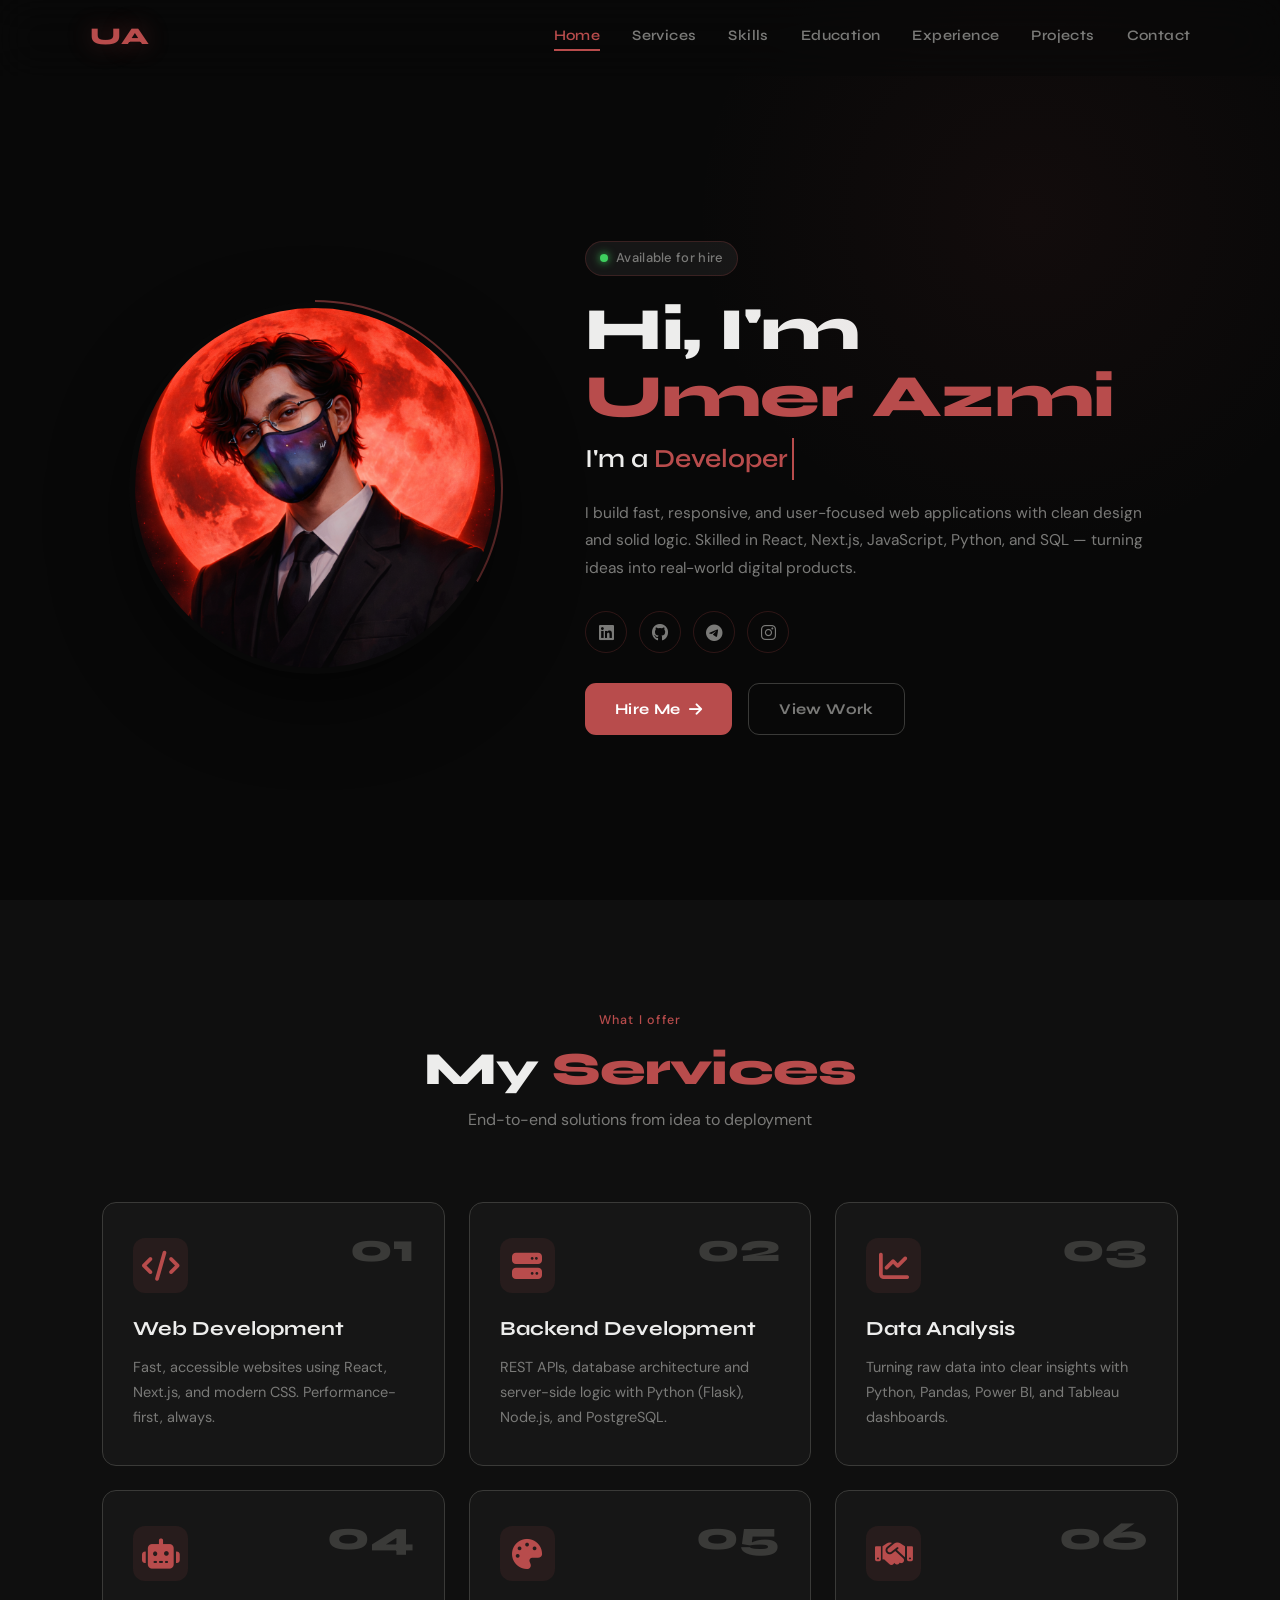
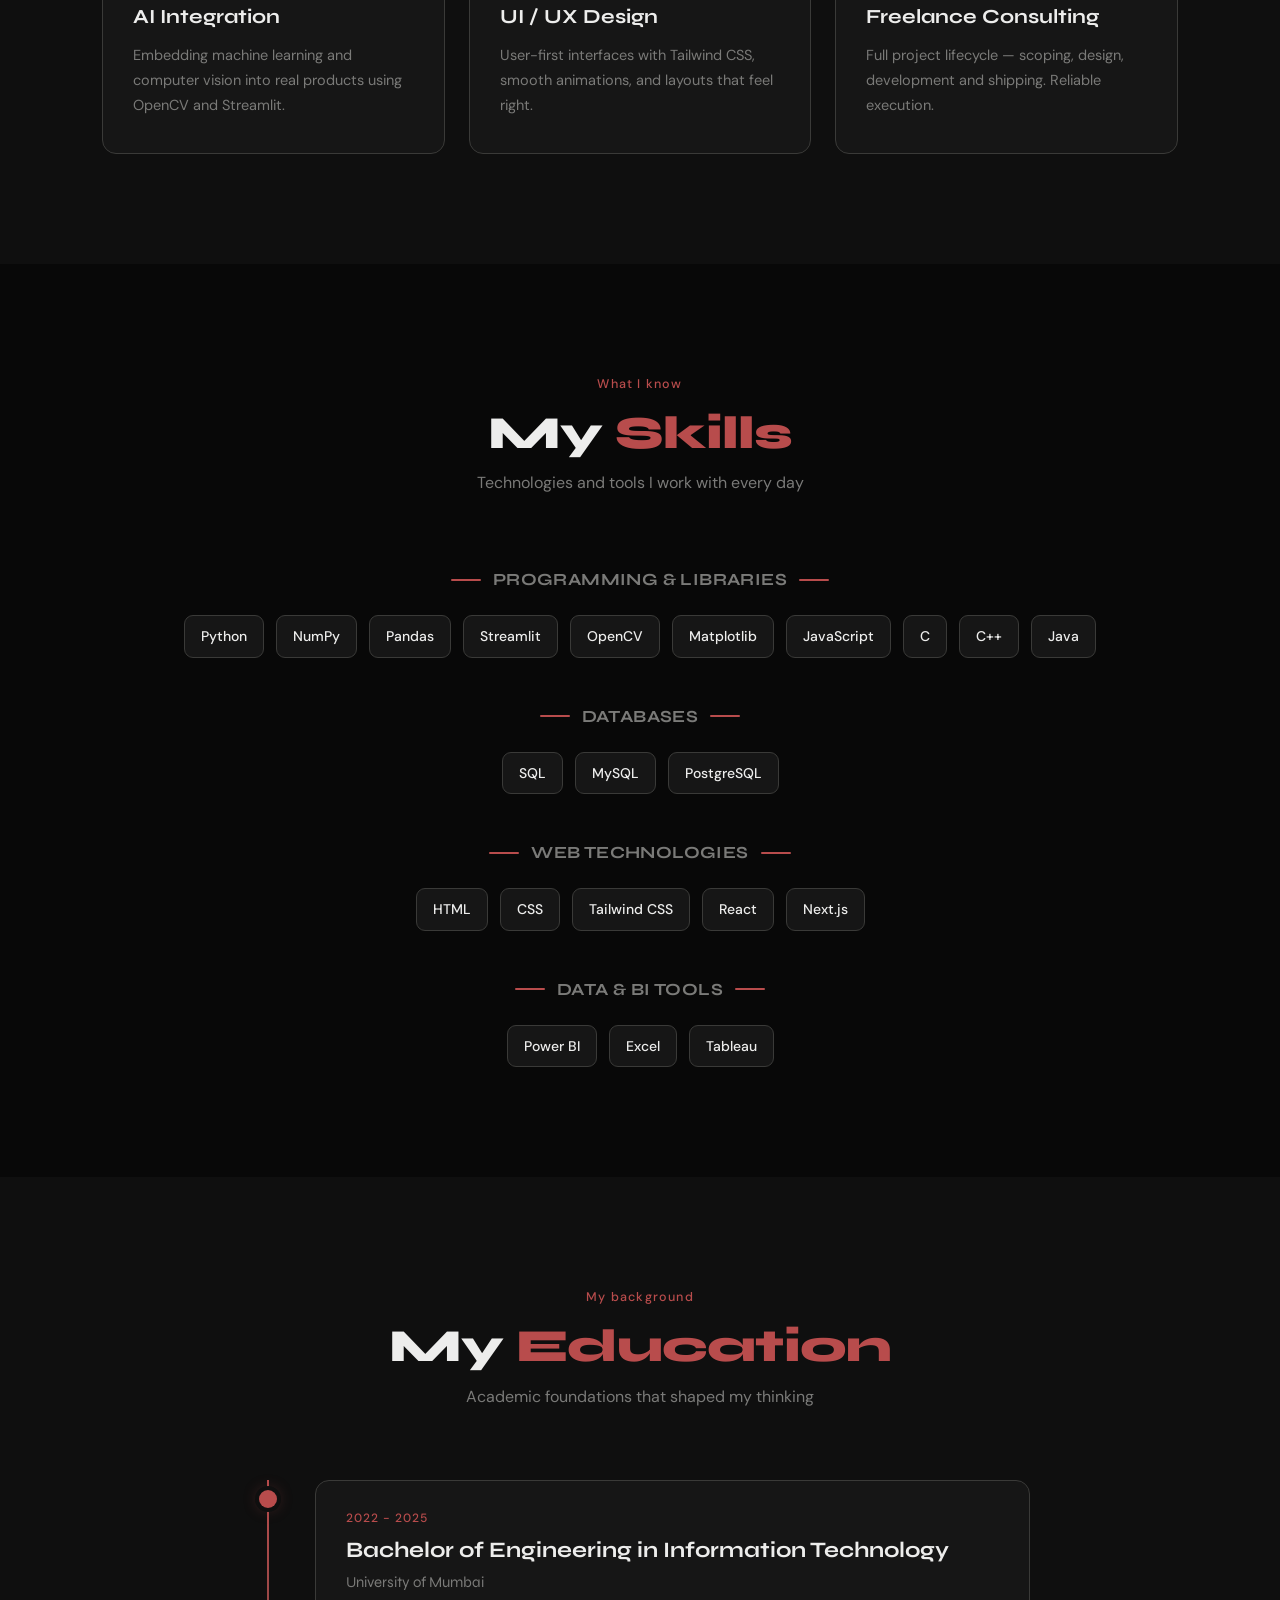
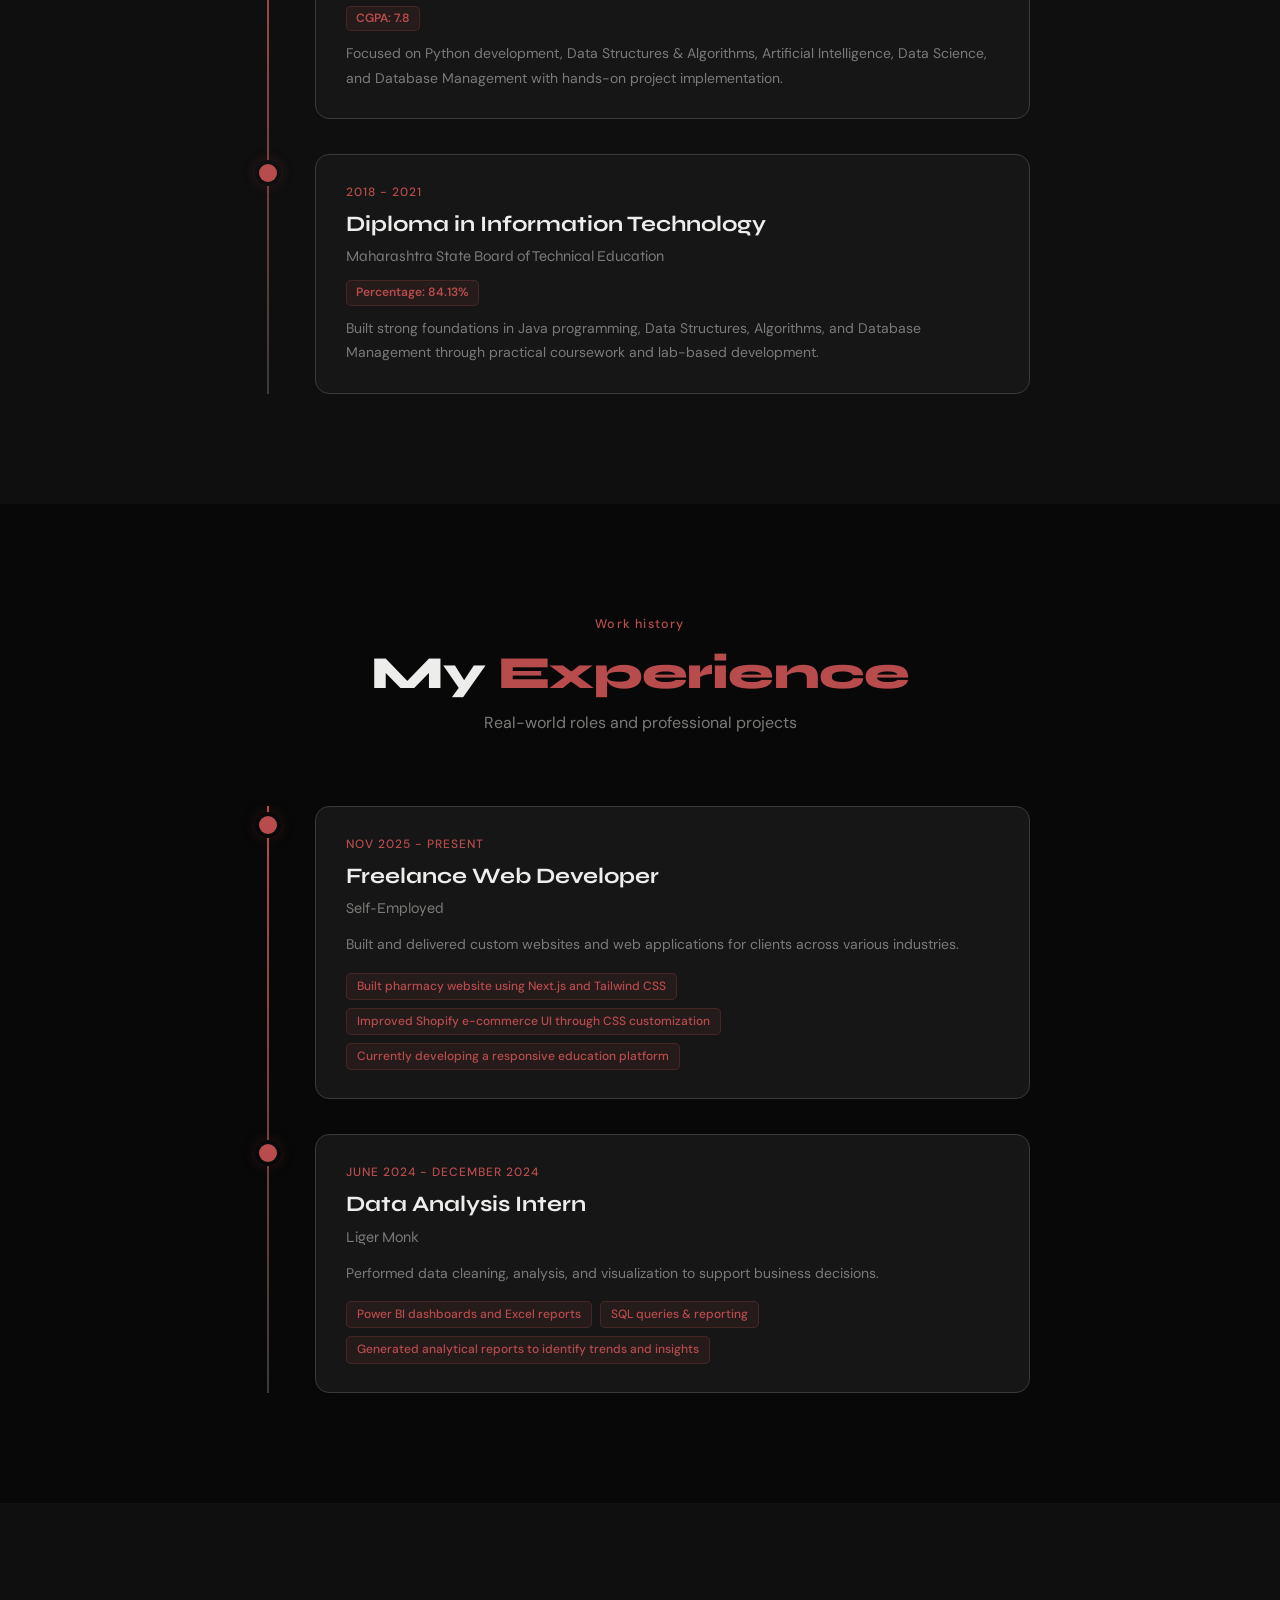
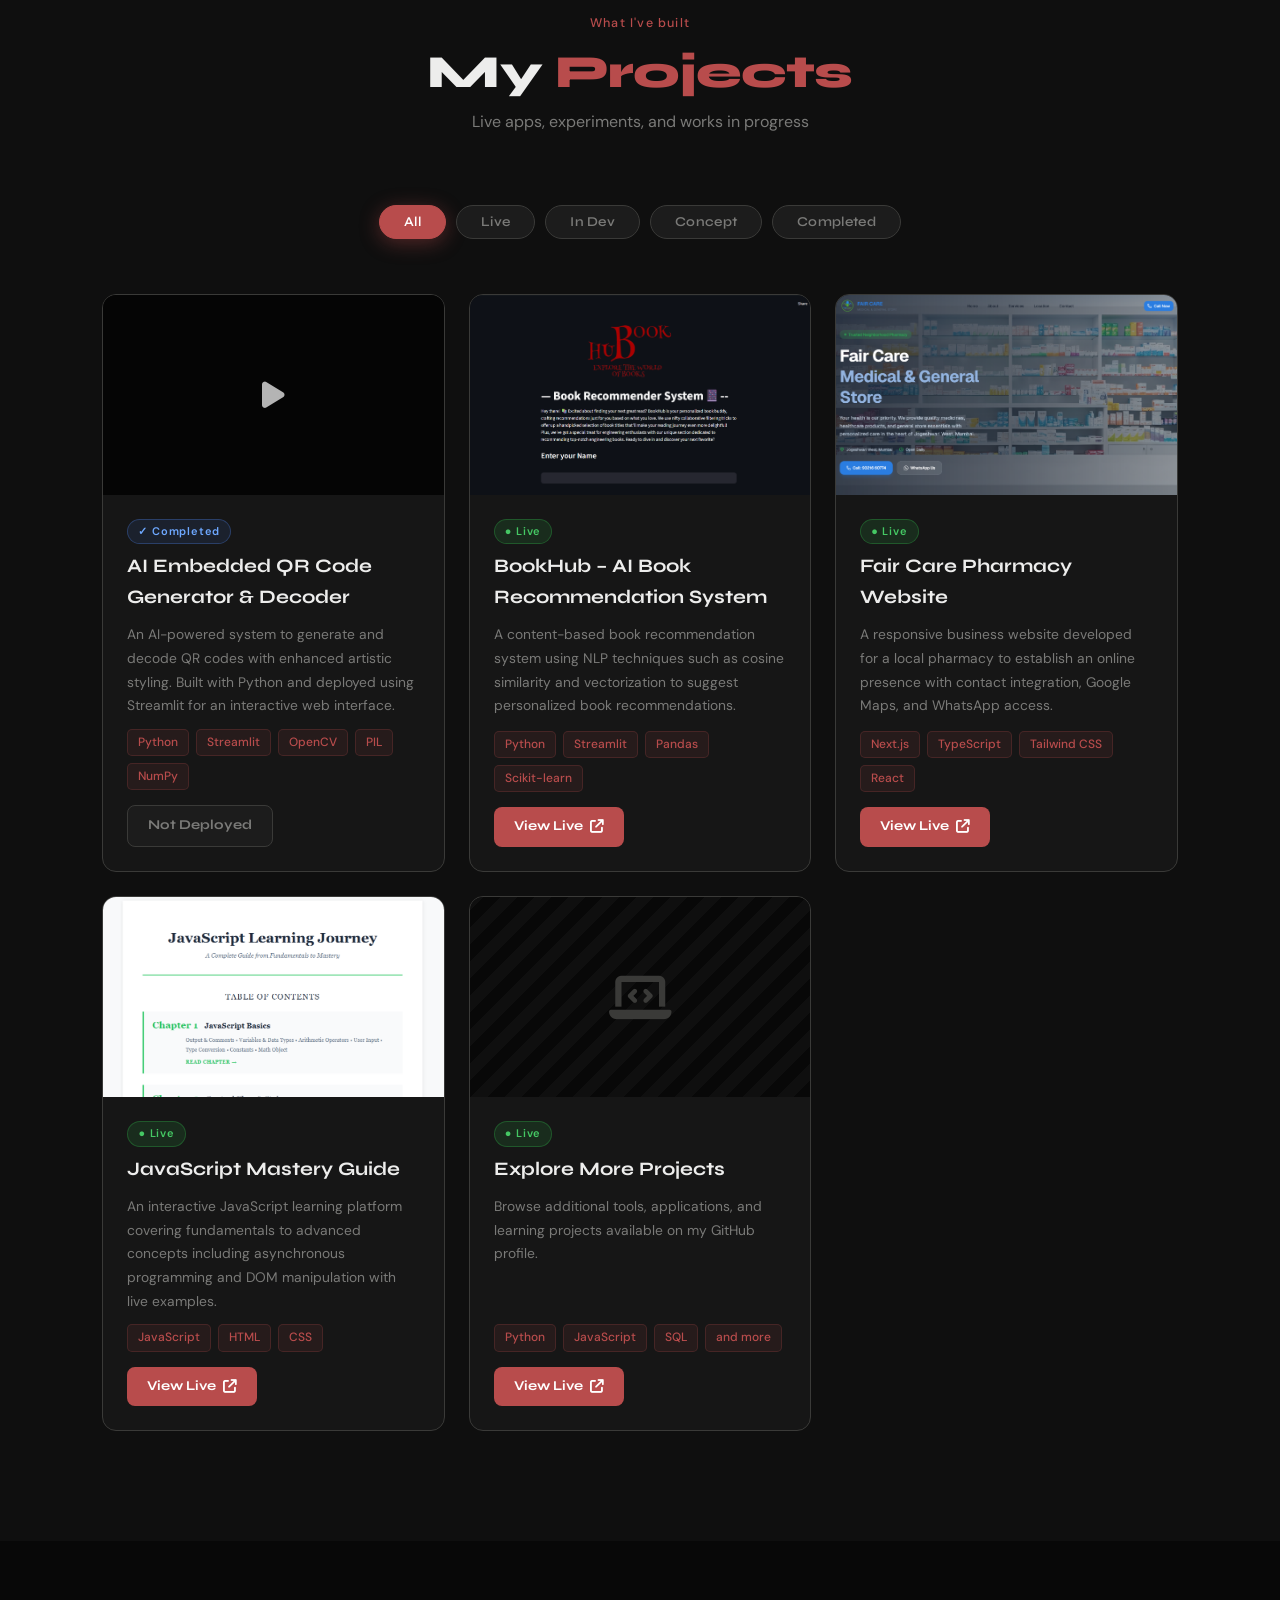
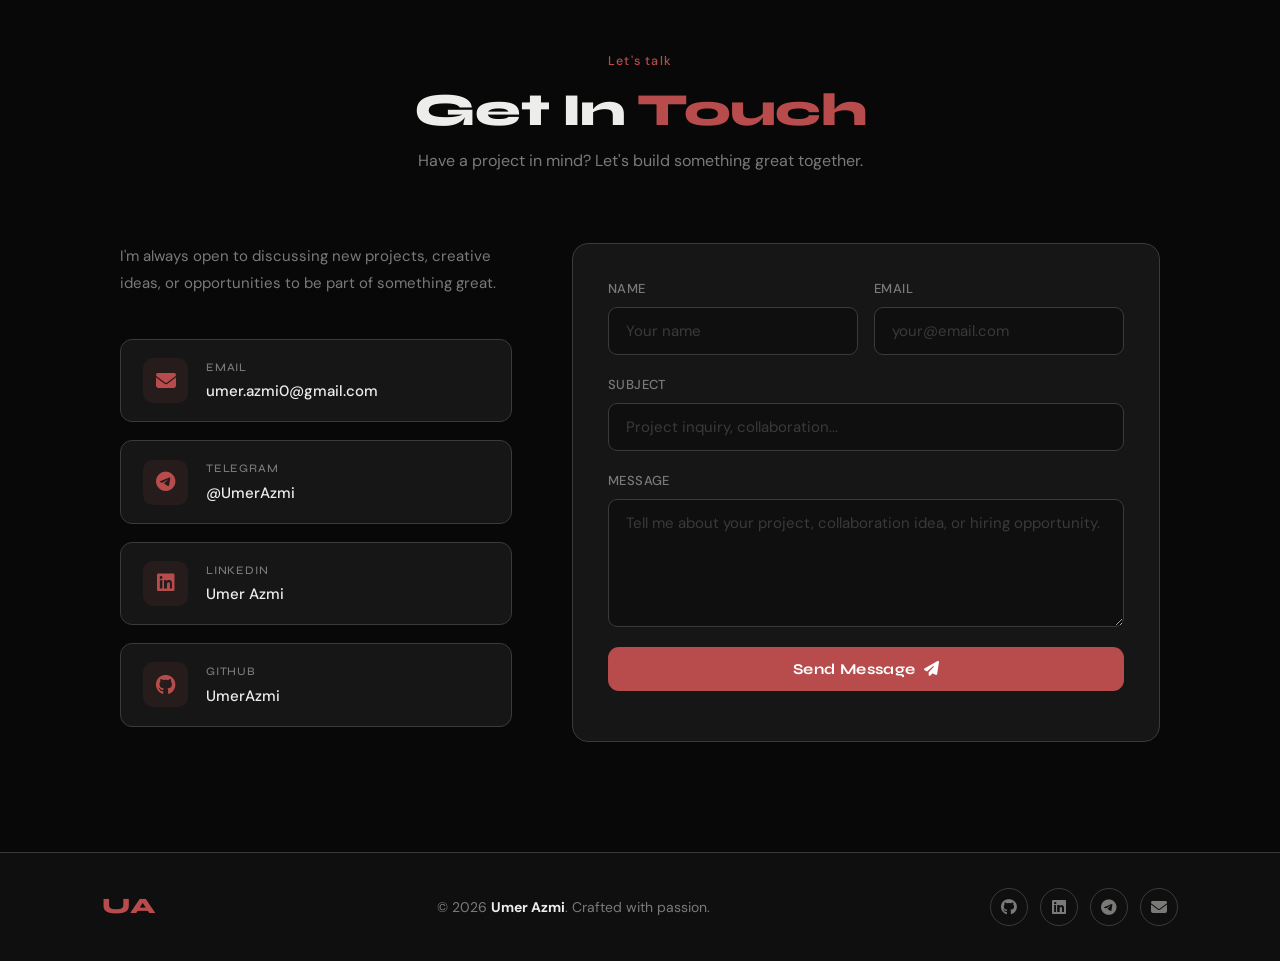
==== commit 6b65269c: "feat: add new project" ====
--- a/index.html
+++ b/index.html
@@ -203,7 +203,7 @@
         </div>
         <div class="form-group">
           <label for="formMsg">Message</label>
-          <textarea id="formMsg" rows="5" name="message" placeholder="Tell me about your project..." required></textarea>
+          <textarea id="formMsg" rows="5" name="message" placeholder="Tell me about your project, collaboration idea, or hiring opportunity." required></textarea>
         </div>
         <button type="submit" class="btn-primary full-width">
           Send Message <i class="fa-solid fa-paper-plane"></i>
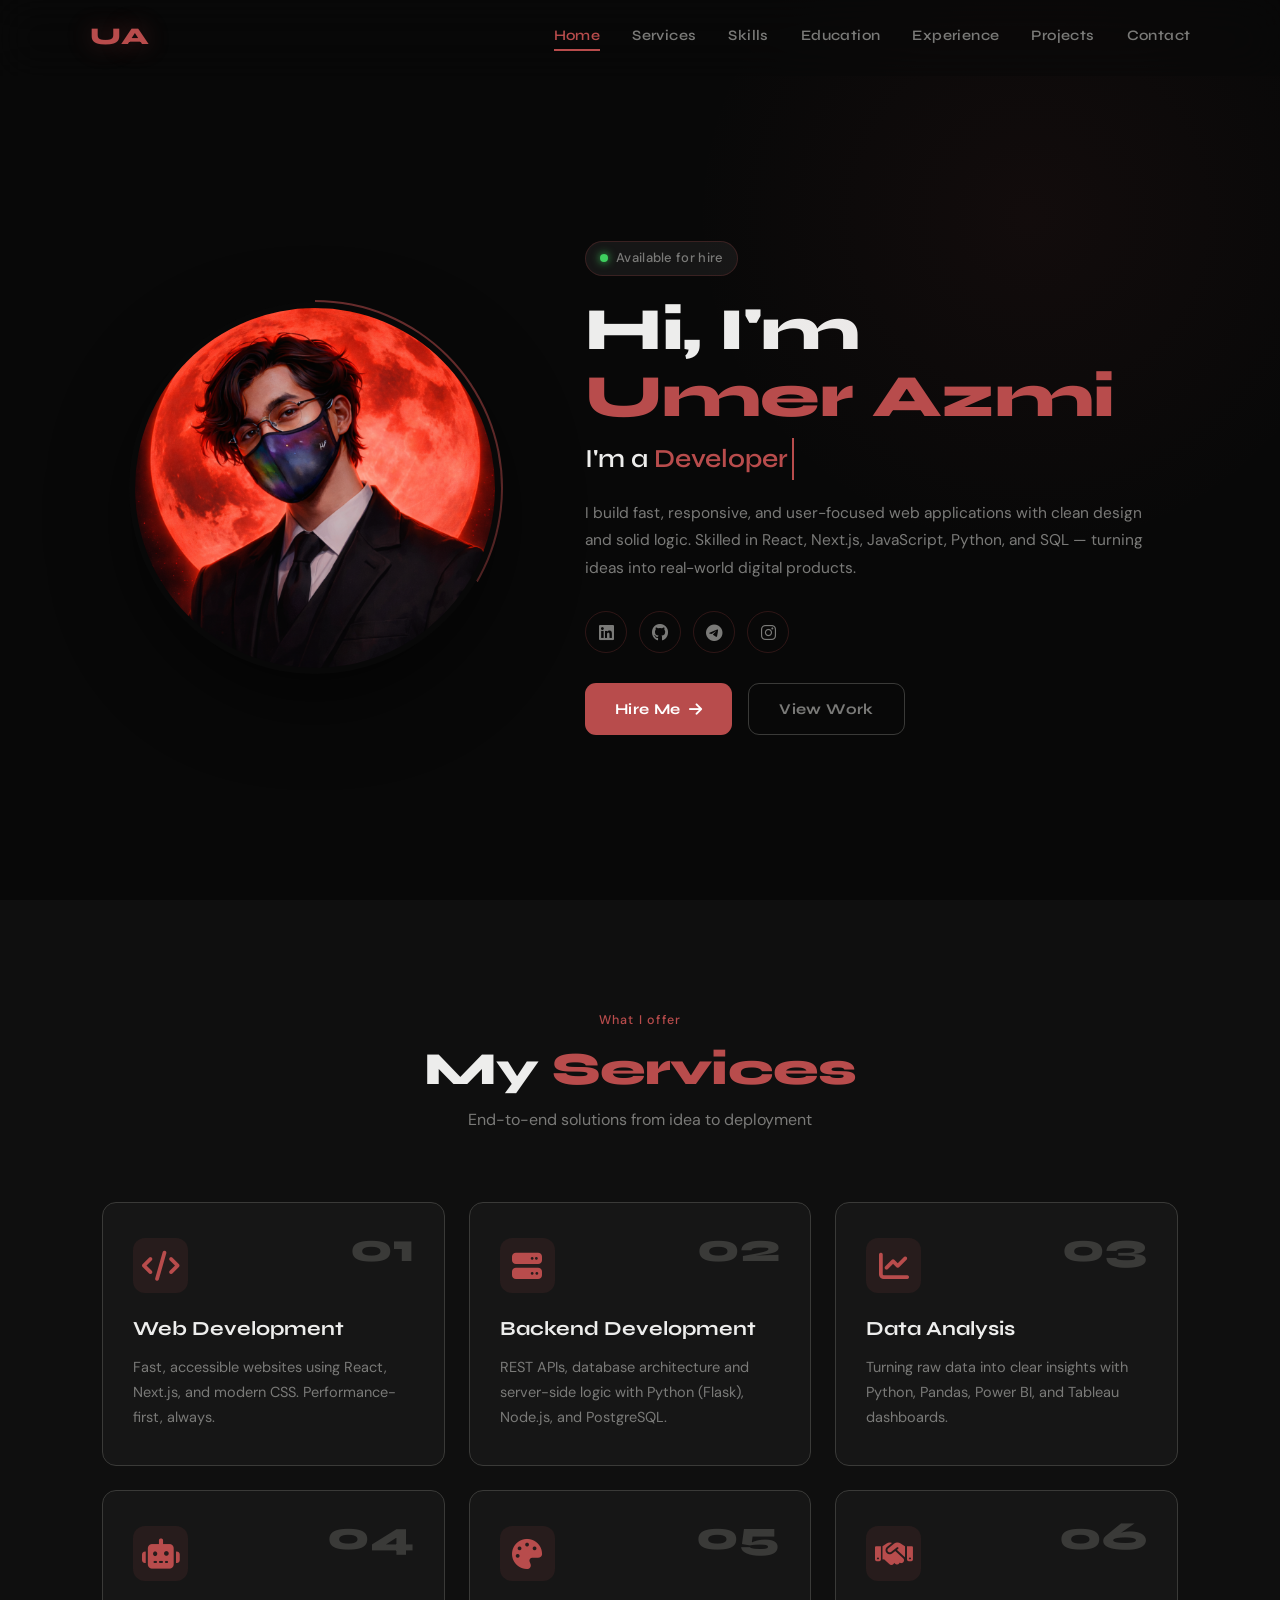
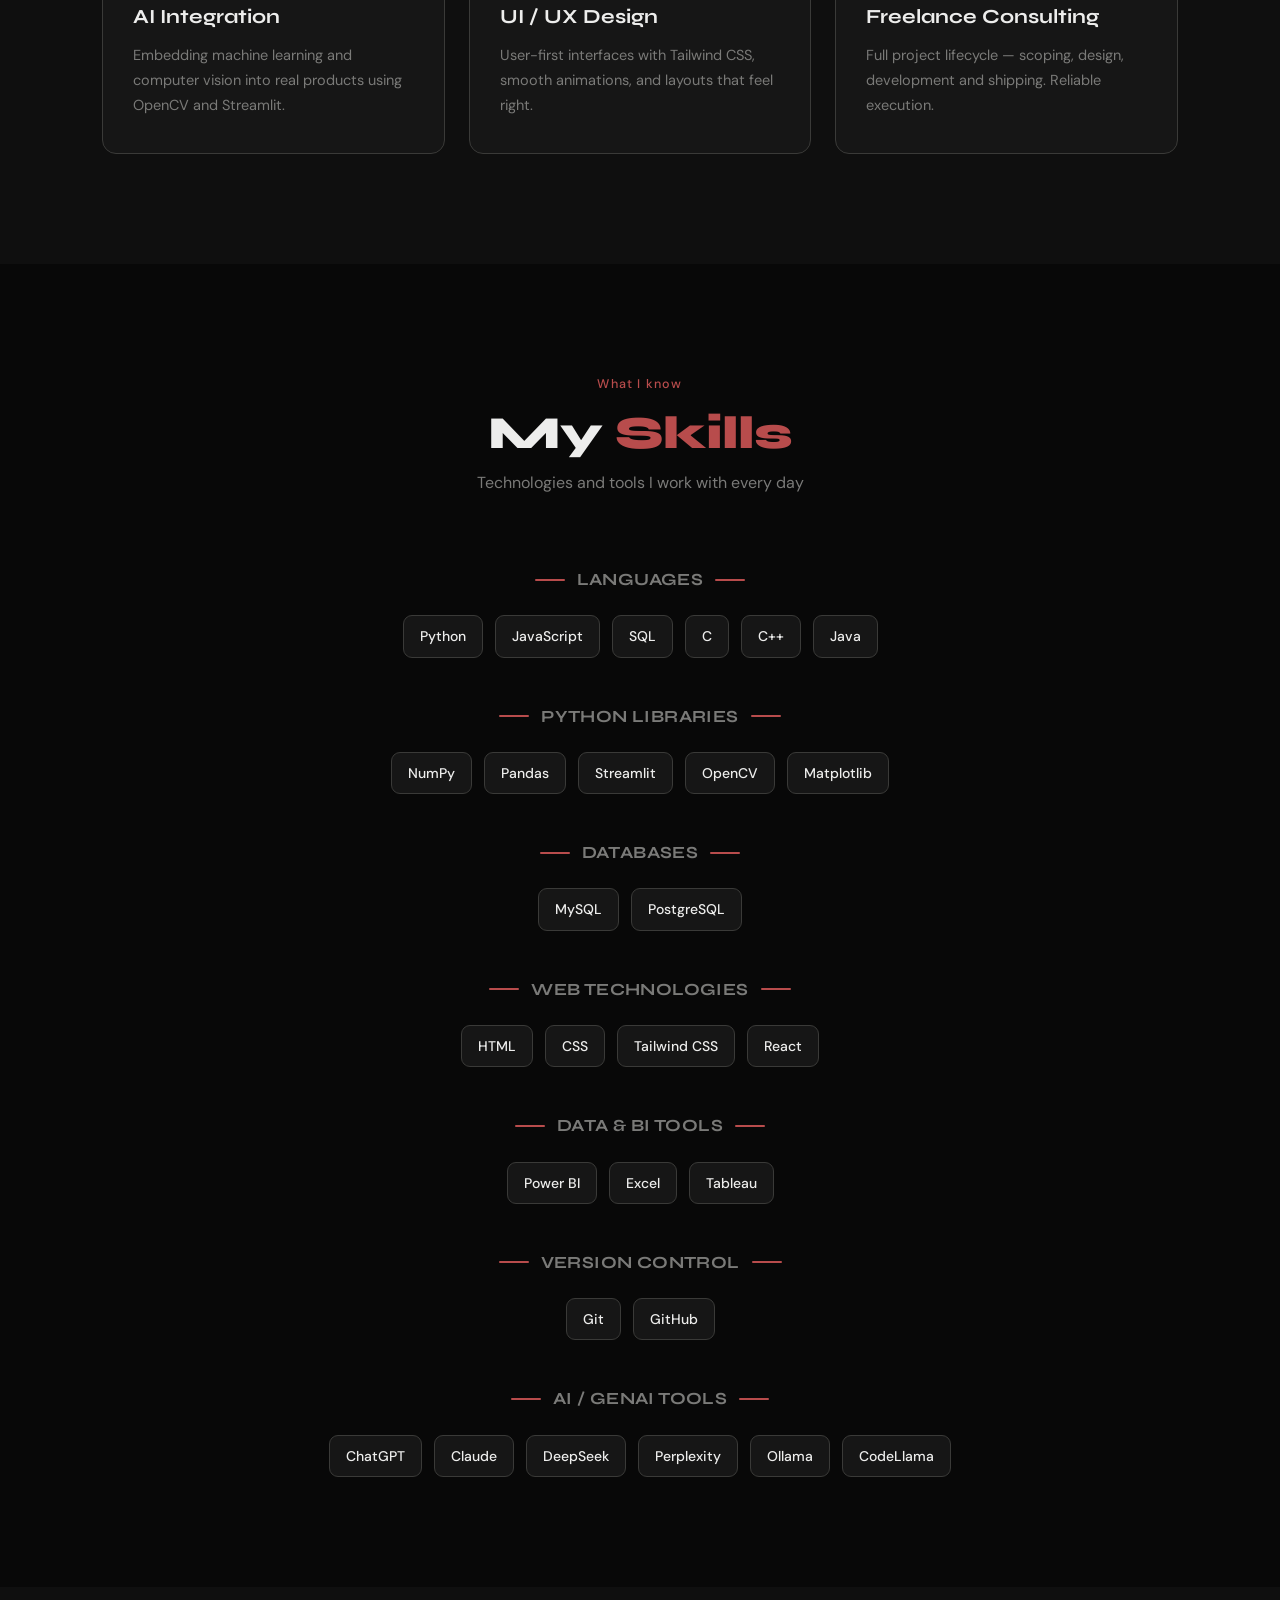
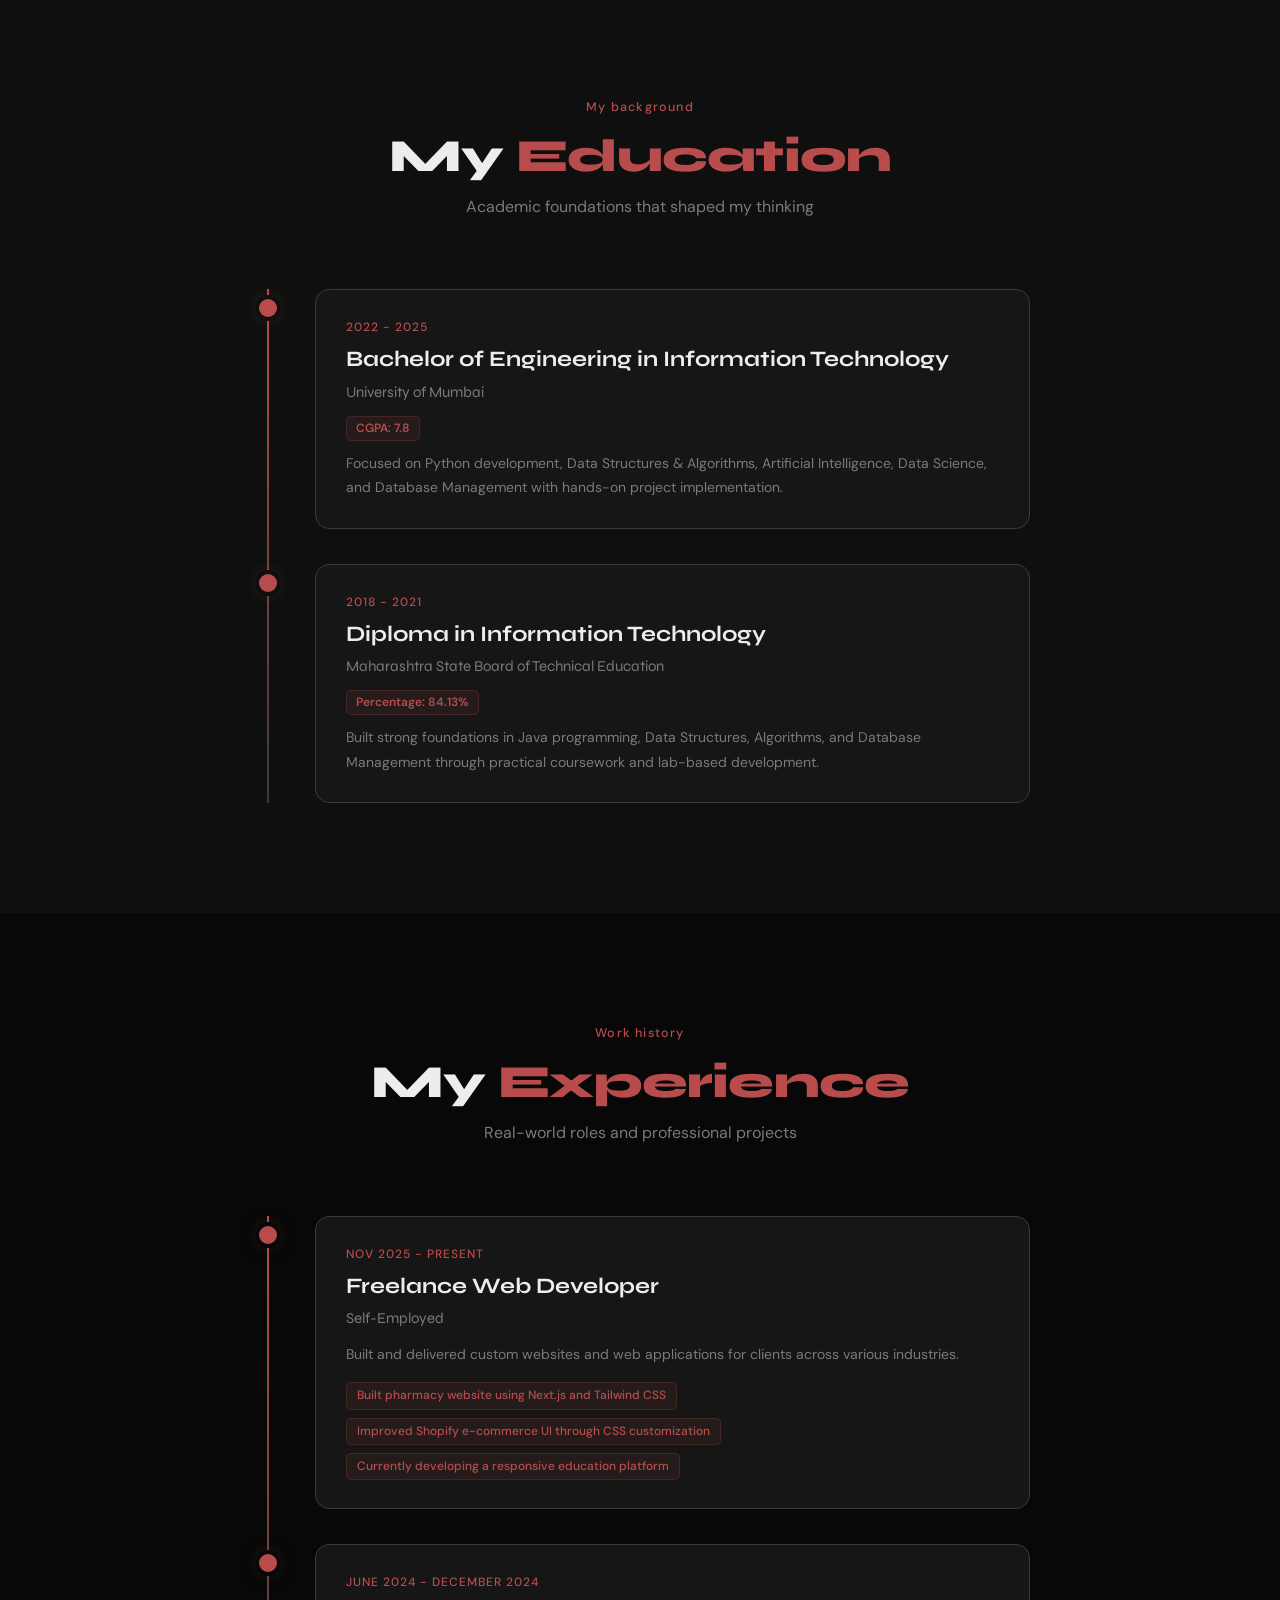
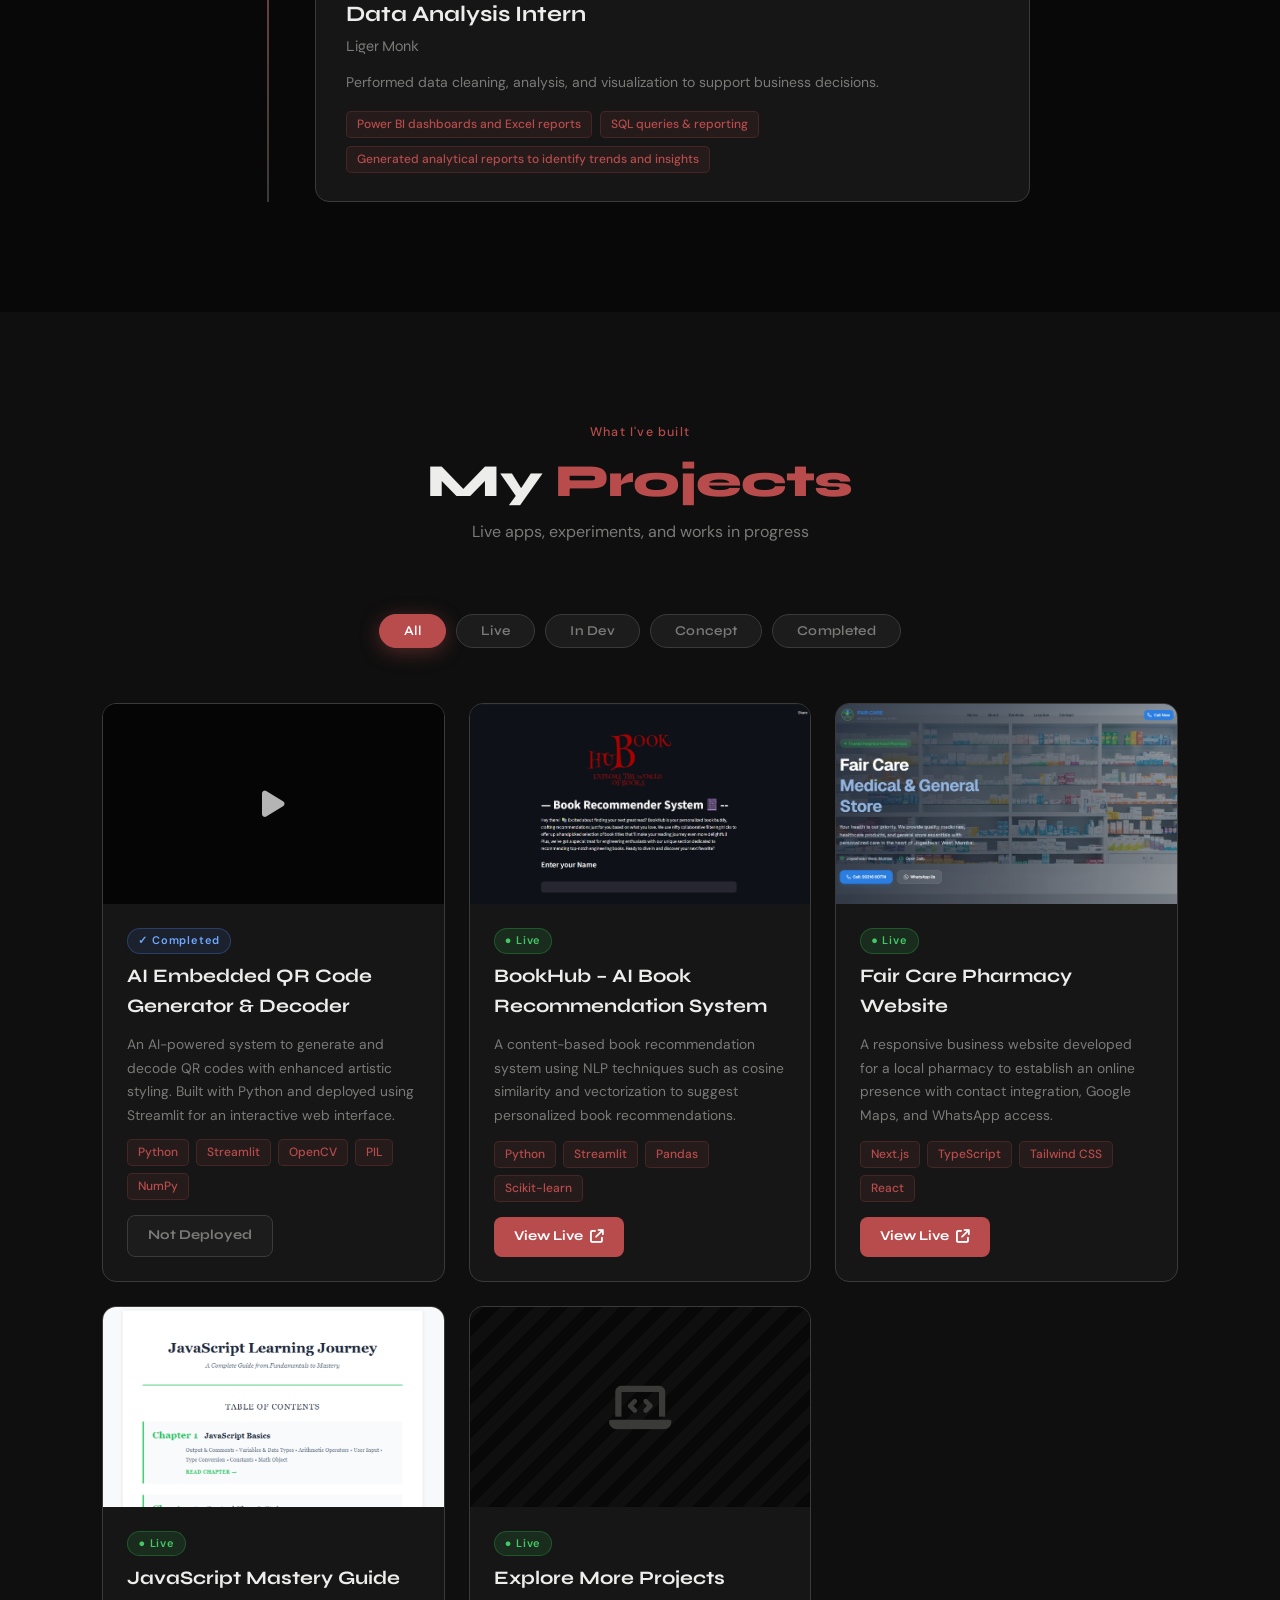
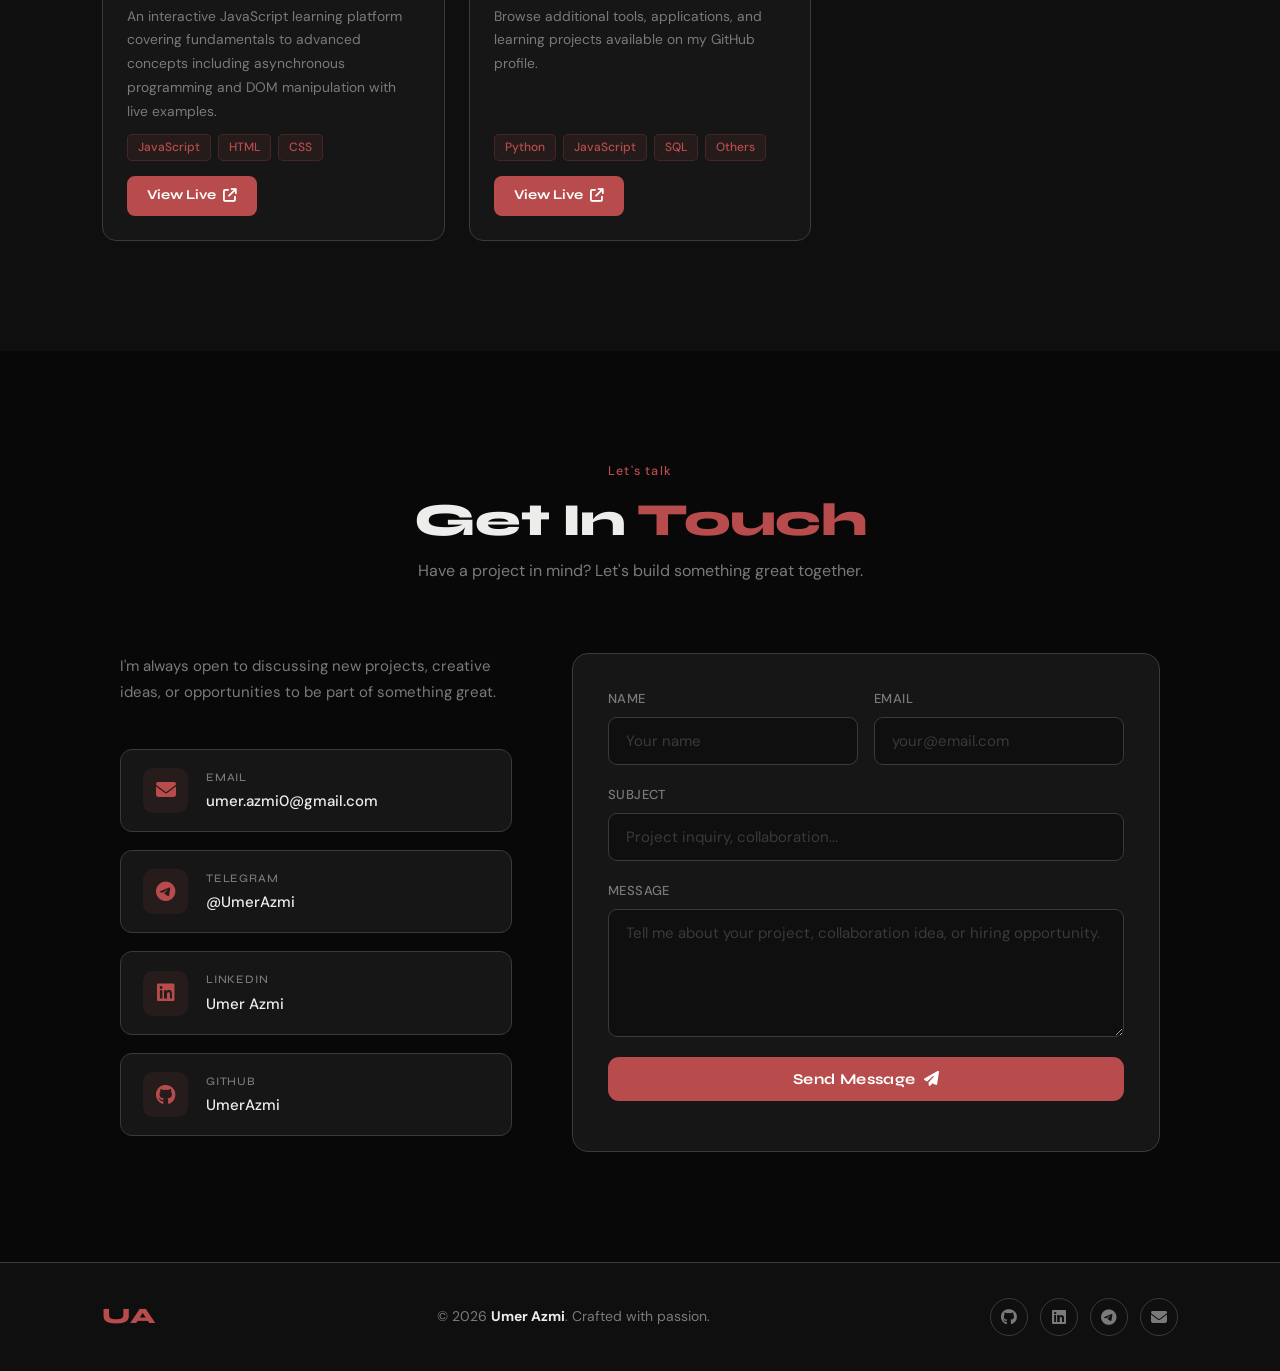
==== commit e1aa0c74: "feat: add new skills sections" ====
--- a/index.html
+++ b/index.html
@@ -230,10 +230,13 @@
   <script>
     /* ── CATEGORY LABELS ─────────────────────────────────── */
     const CATEGORY_LABELS = {
-      programming_languages: 'Programming & Libraries',
+      programming_languages: 'Languages',
+      libraries:             'Python Libraries',
       databases:             'Databases',
       web_technologies:      'Web Technologies',
-      data_tools:            'Data & BI Tools'
+      data_tools:            'Data & BI Tools',
+      version_control:       'Version Control',
+      ai_tools:              'AI / GenAI Tools'
     };
 
     /* ── SCROLL REVEAL ───────────────────────────────────── */
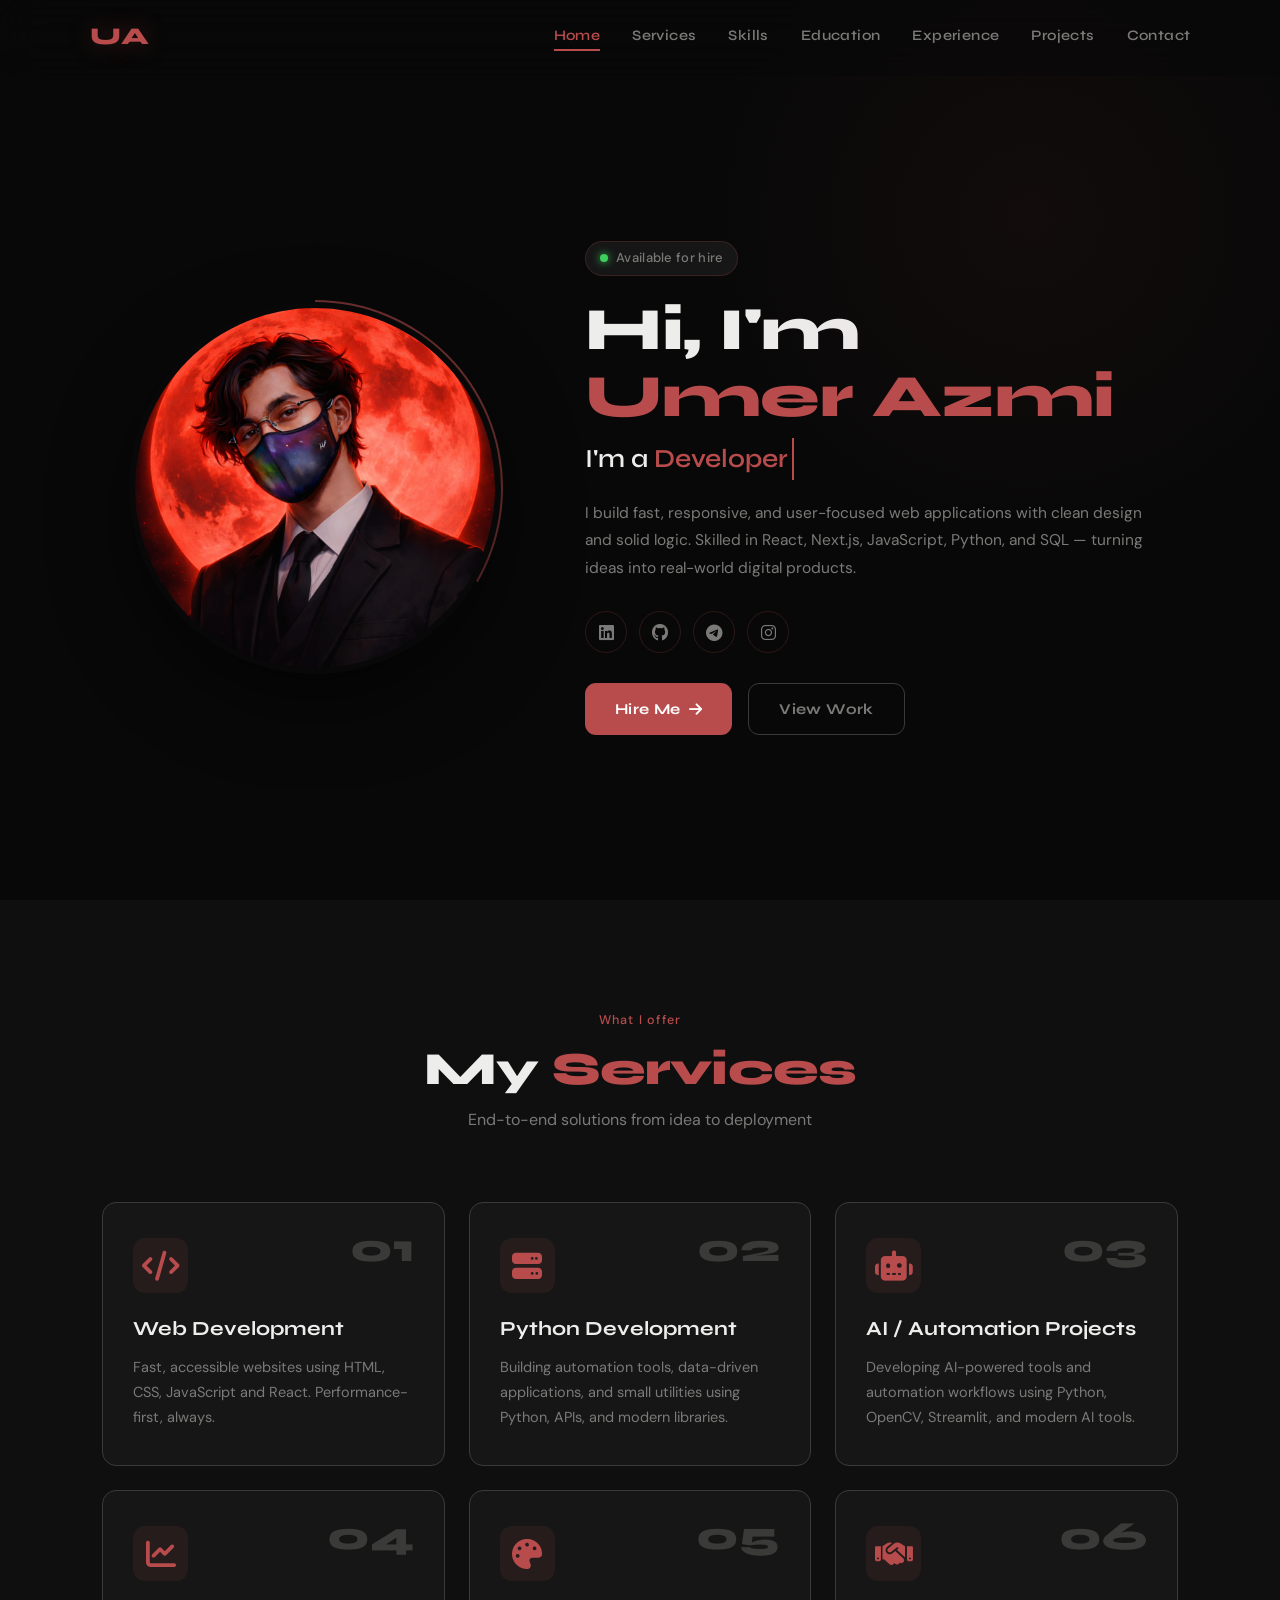
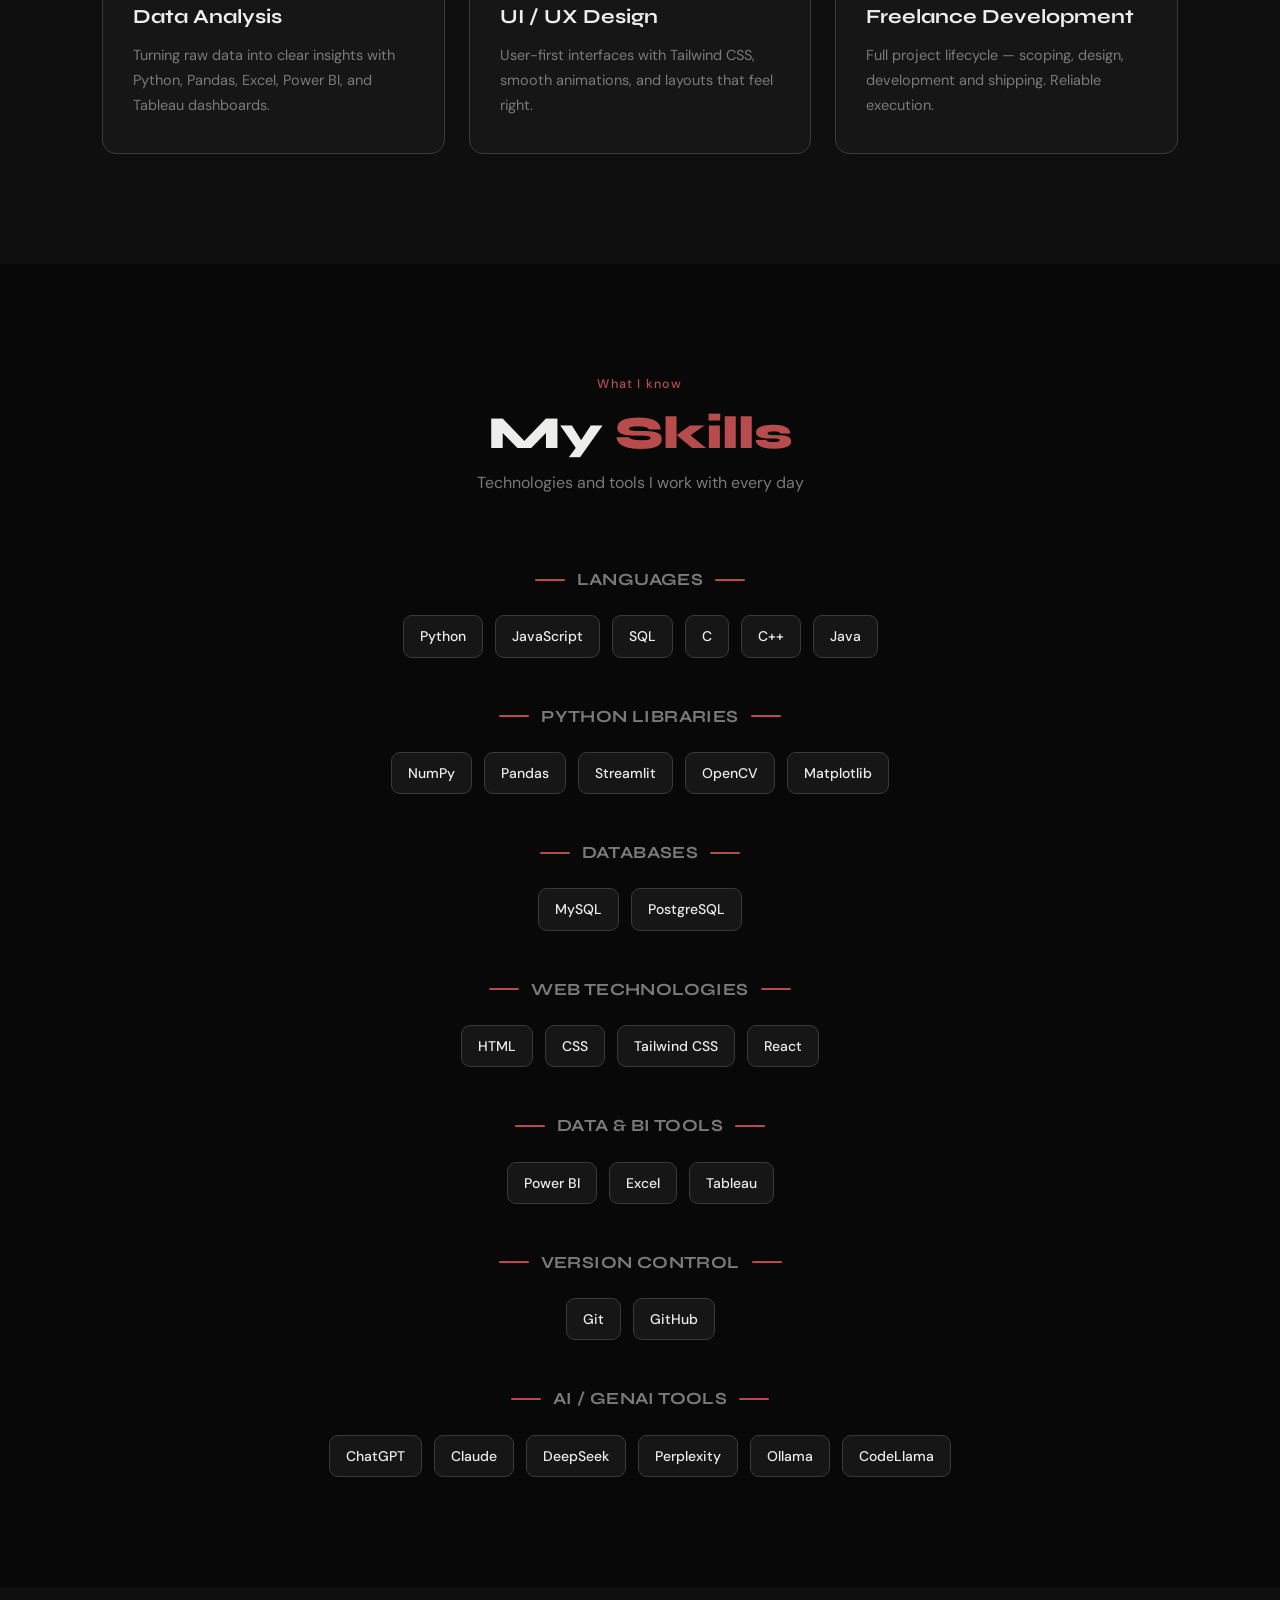
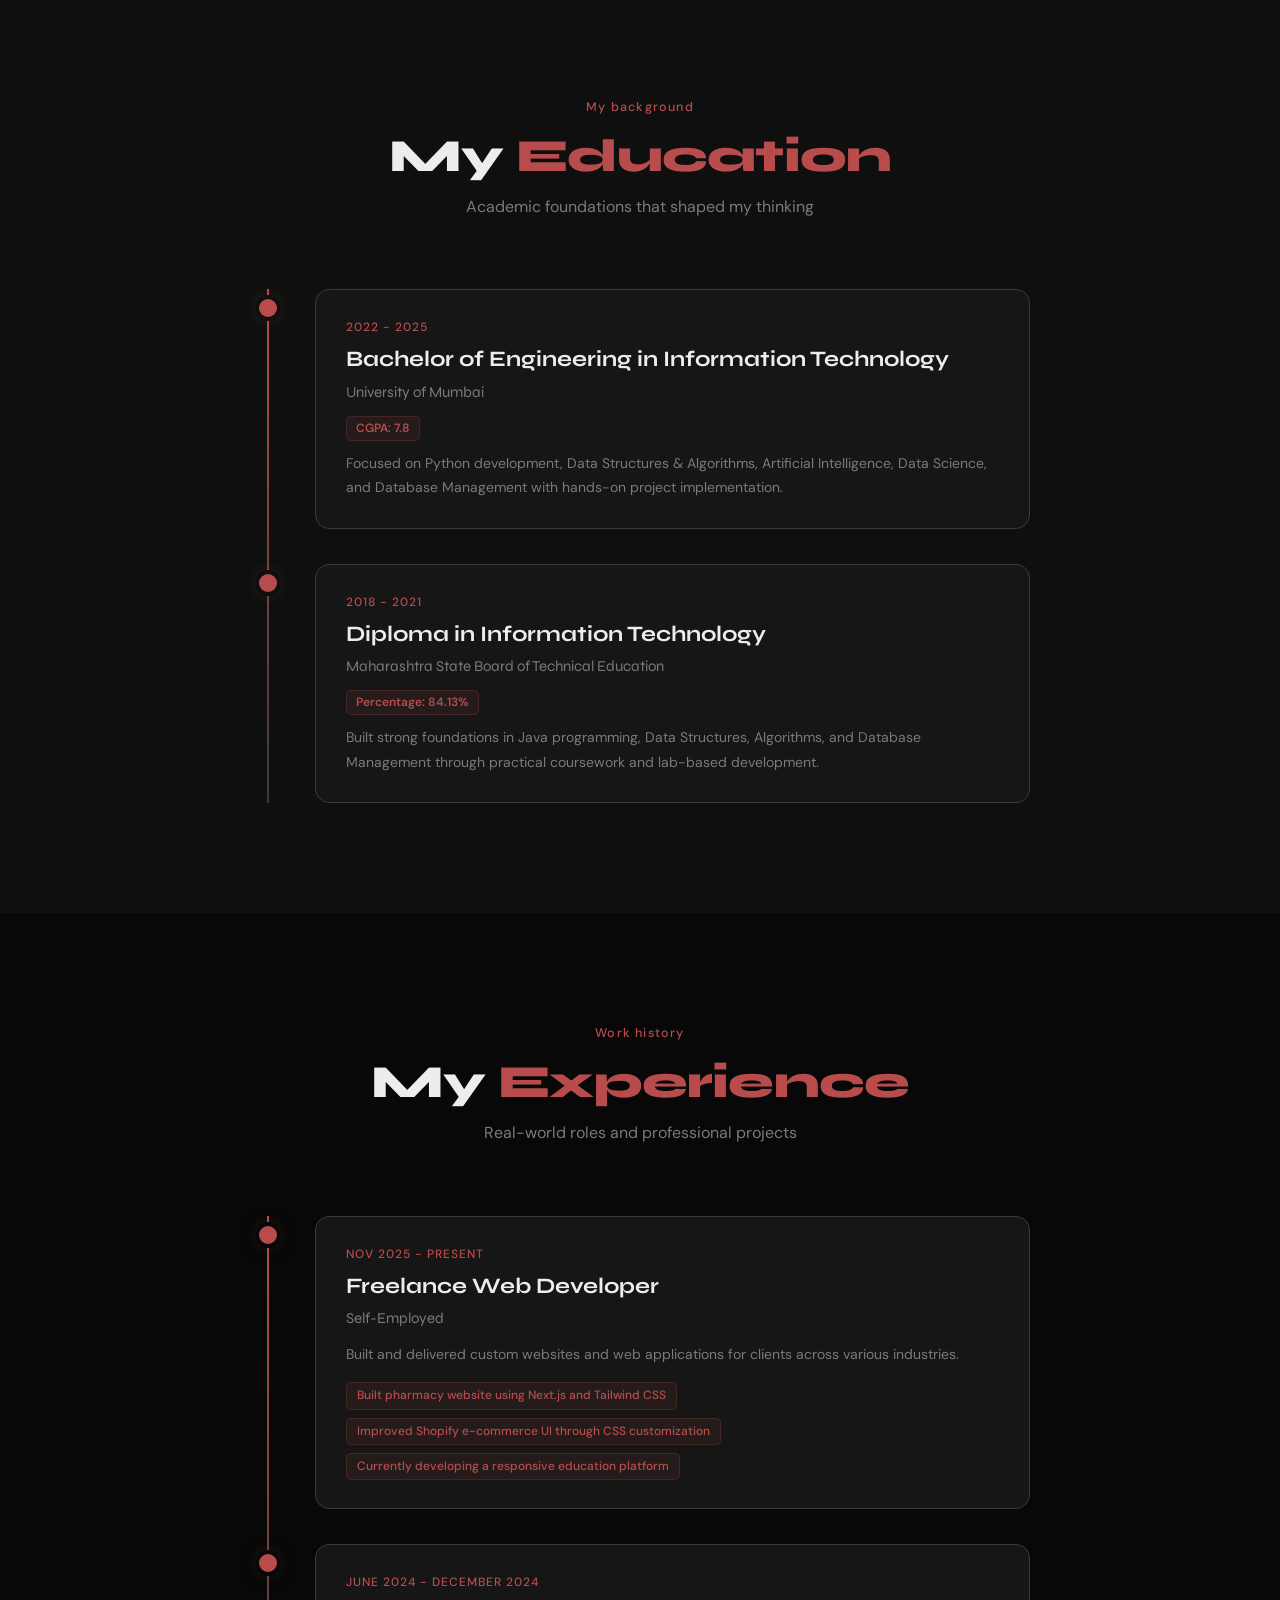
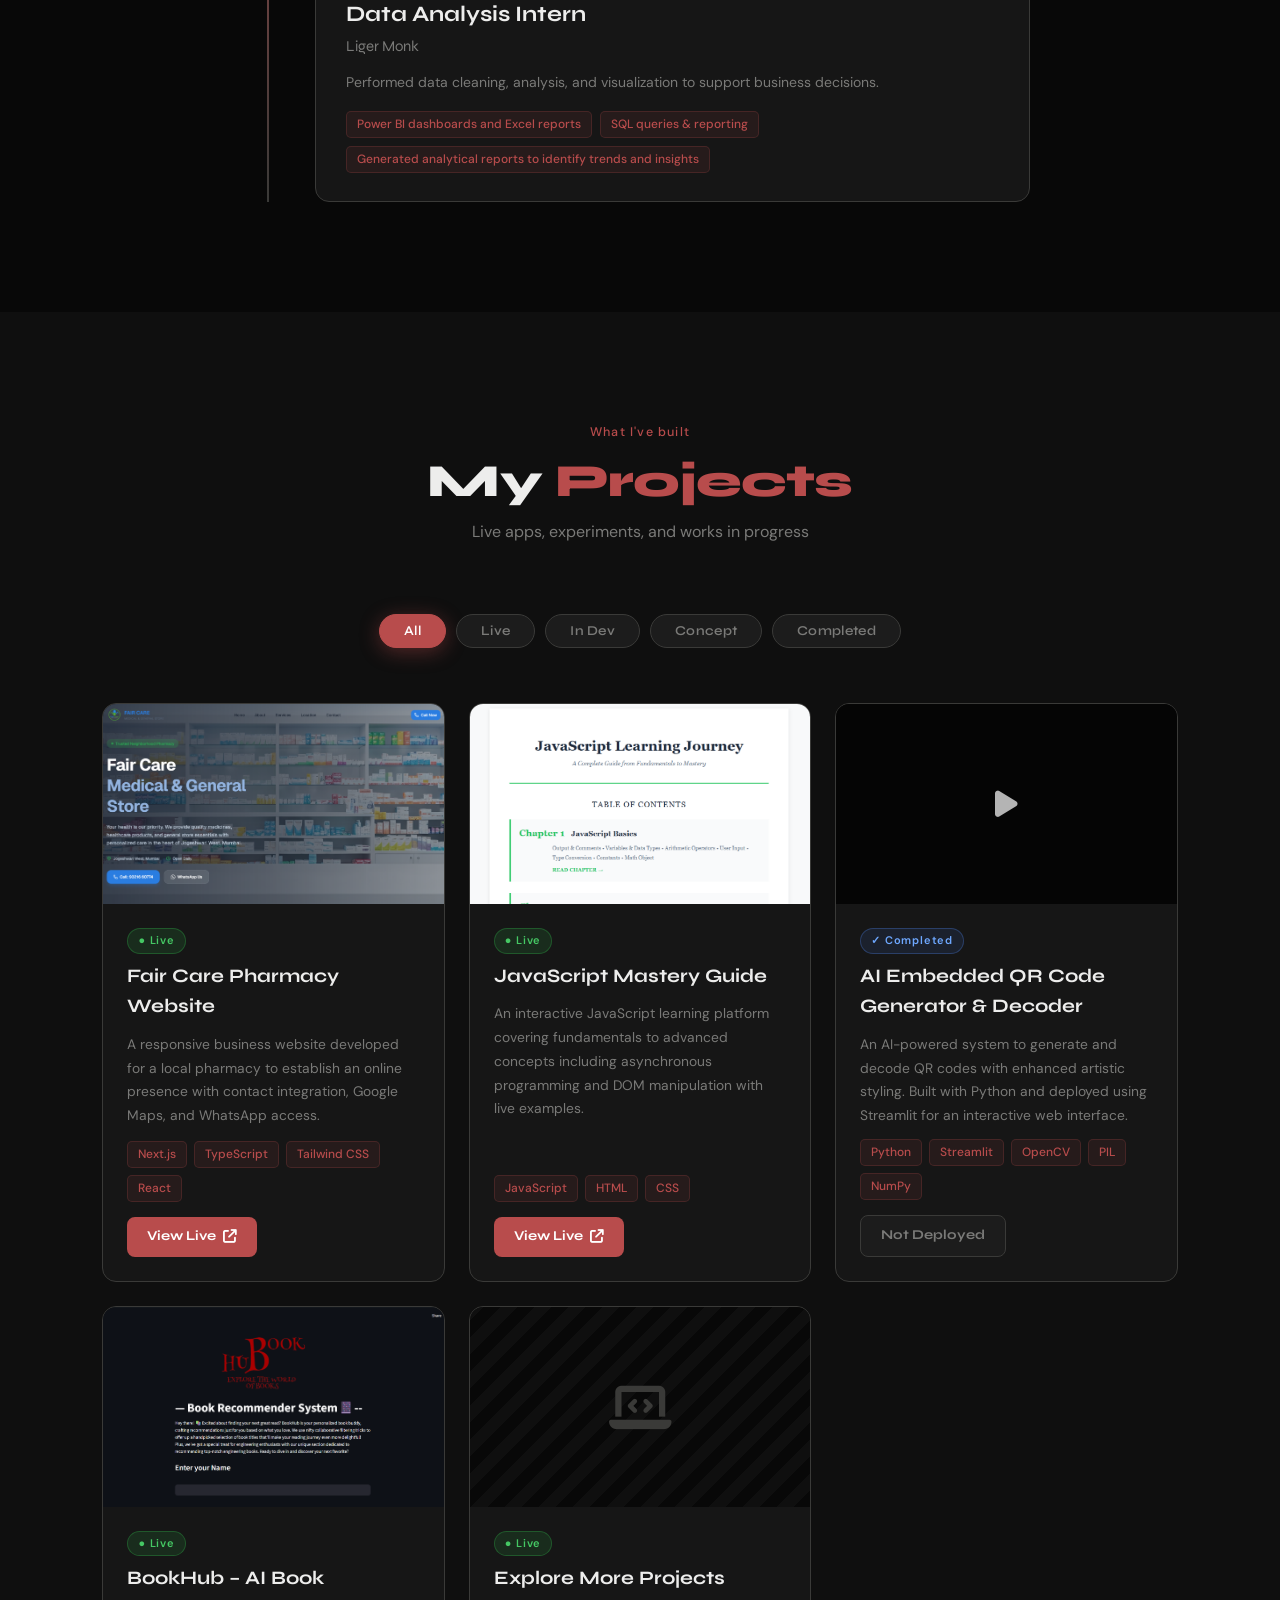
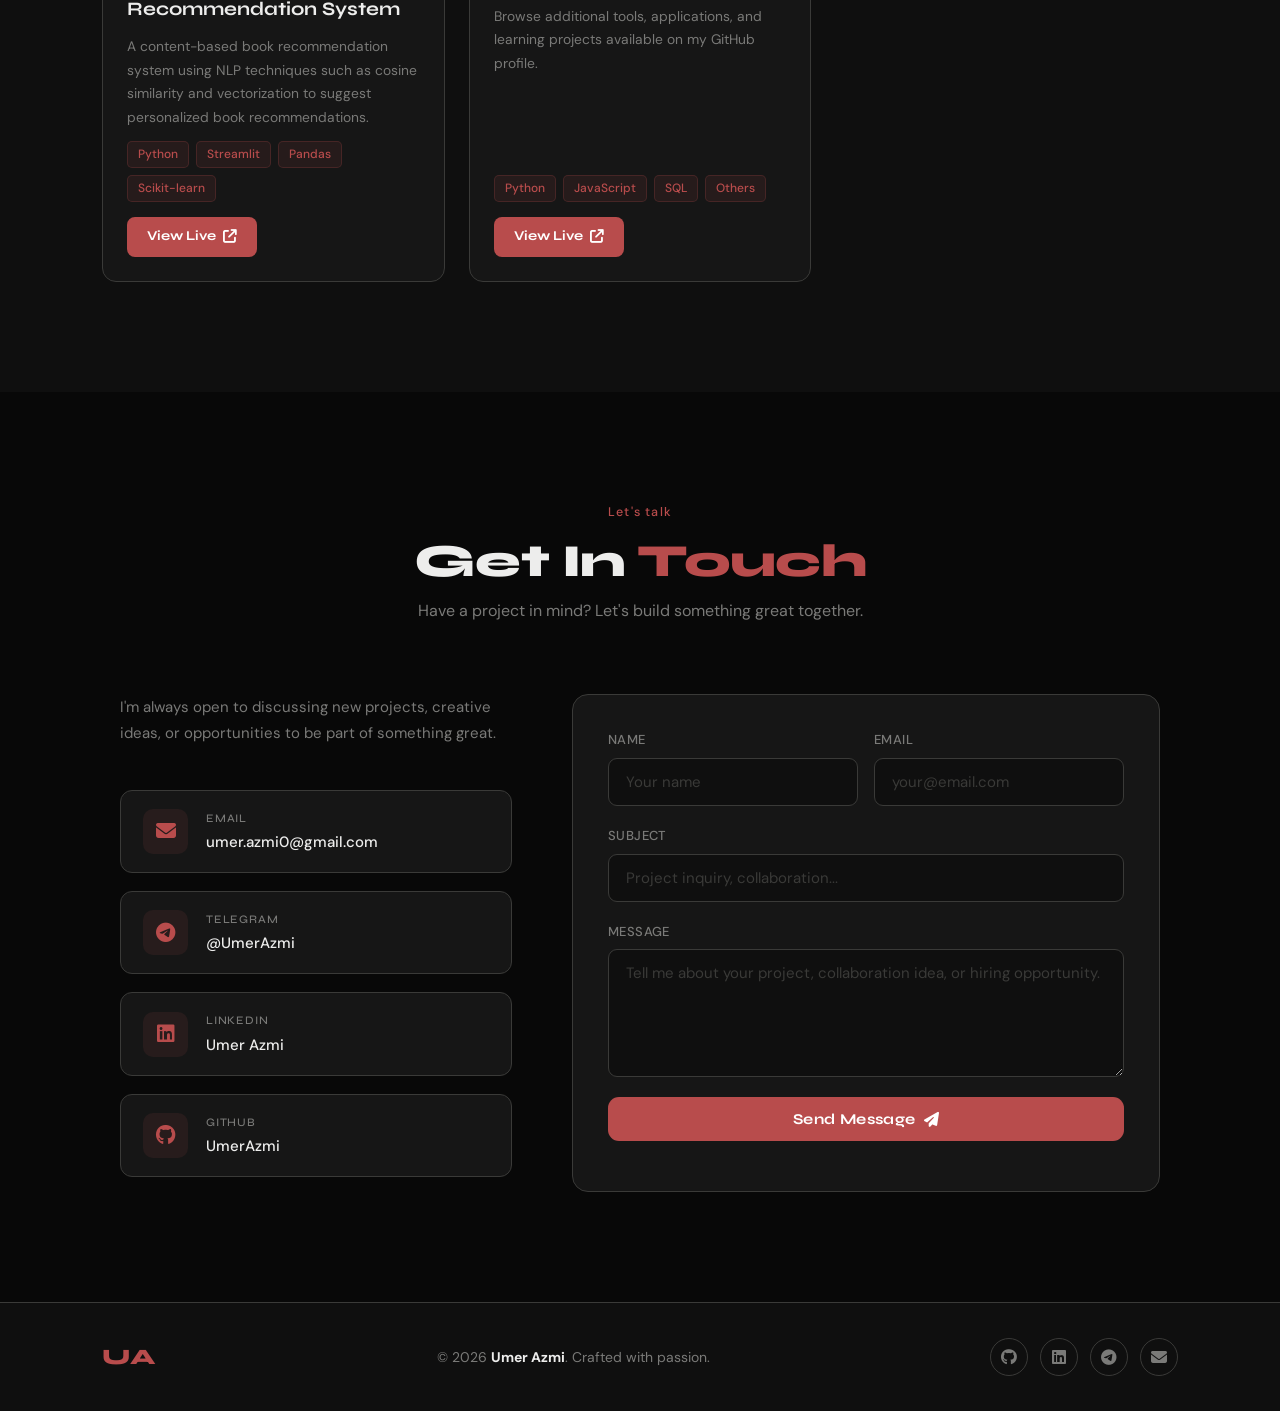
==== commit a6692227: "feat: organize files and update path" ====
--- a/index.html
+++ b/index.html
@@ -68,25 +68,25 @@
         <div class="service-num">01</div>
         <div class="service-icon"><i class="fa-solid fa-code"></i></div>
         <h3>Web Development</h3>
-        <p>Fast, accessible websites using React, Next.js, and modern CSS. Performance-first, always.</p>
+        <p>Fast, accessible websites using HTML, CSS, JavaScript and React. Performance-first, always.</p>
       </div>
       <div class="service-card reveal">
         <div class="service-num">02</div>
         <div class="service-icon"><i class="fa-solid fa-server"></i></div>
-        <h3>Backend Development</h3>
-        <p>REST APIs, database architecture and server-side logic with Python (Flask), Node.js, and PostgreSQL.</p>
+        <h3>Python Development</h3>
+        <p>Building automation tools, data-driven applications, and small utilities using Python, APIs, and modern libraries.</p>
       </div>
       <div class="service-card reveal">
         <div class="service-num">03</div>
+        <div class="service-icon"><i class="fa-solid fa-robot"></i></div>
+        <h3>AI / Automation Projects</h3>
+        <p>Developing AI-powered tools and automation workflows using Python, OpenCV, Streamlit, and modern AI tools.</p>
+      </div>
+      <div class="service-card reveal">
+        <div class="service-num">04</div>
         <div class="service-icon"><i class="fa-solid fa-chart-line"></i></div>
         <h3>Data Analysis</h3>
-        <p>Turning raw data into clear insights with Python, Pandas, Power BI, and Tableau dashboards.</p>
-      </div>
-      <div class="service-card reveal">
-        <div class="service-num">04</div>
-        <div class="service-icon"><i class="fa-solid fa-robot"></i></div>
-        <h3>AI Integration</h3>
-        <p>Embedding machine learning and computer vision into real products using OpenCV and Streamlit.</p>
+        <p>Turning raw data into clear insights with Python, Pandas, Excel, Power BI, and Tableau dashboards.</p>
       </div>
       <div class="service-card reveal">
         <div class="service-num">05</div>
@@ -97,7 +97,7 @@
       <div class="service-card reveal">
         <div class="service-num">06</div>
         <div class="service-icon"><i class="fa-solid fa-handshake"></i></div>
-        <h3>Freelance Consulting</h3>
+        <h3>Freelance Development</h3>
         <p>Full project lifecycle — scoping, design, development and shipping. Reliable execution.</p>
       </div>
     </div>
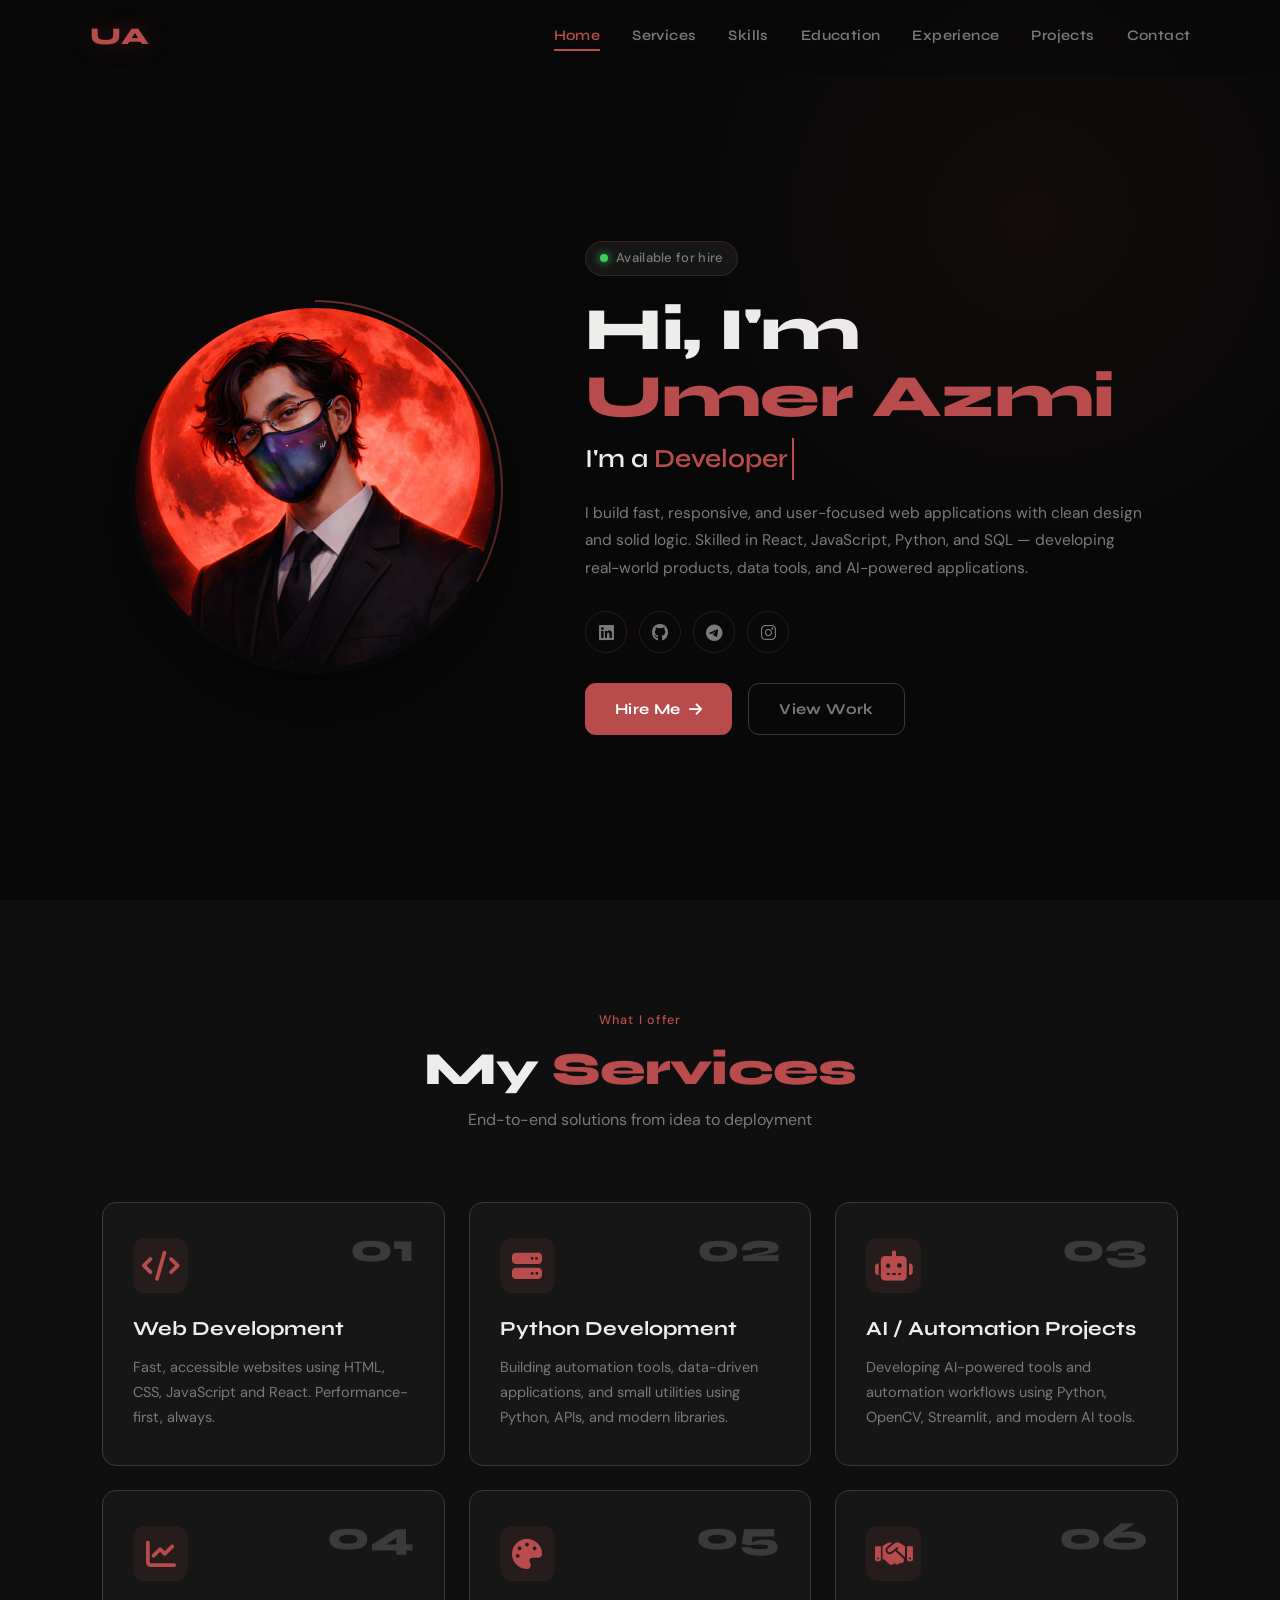
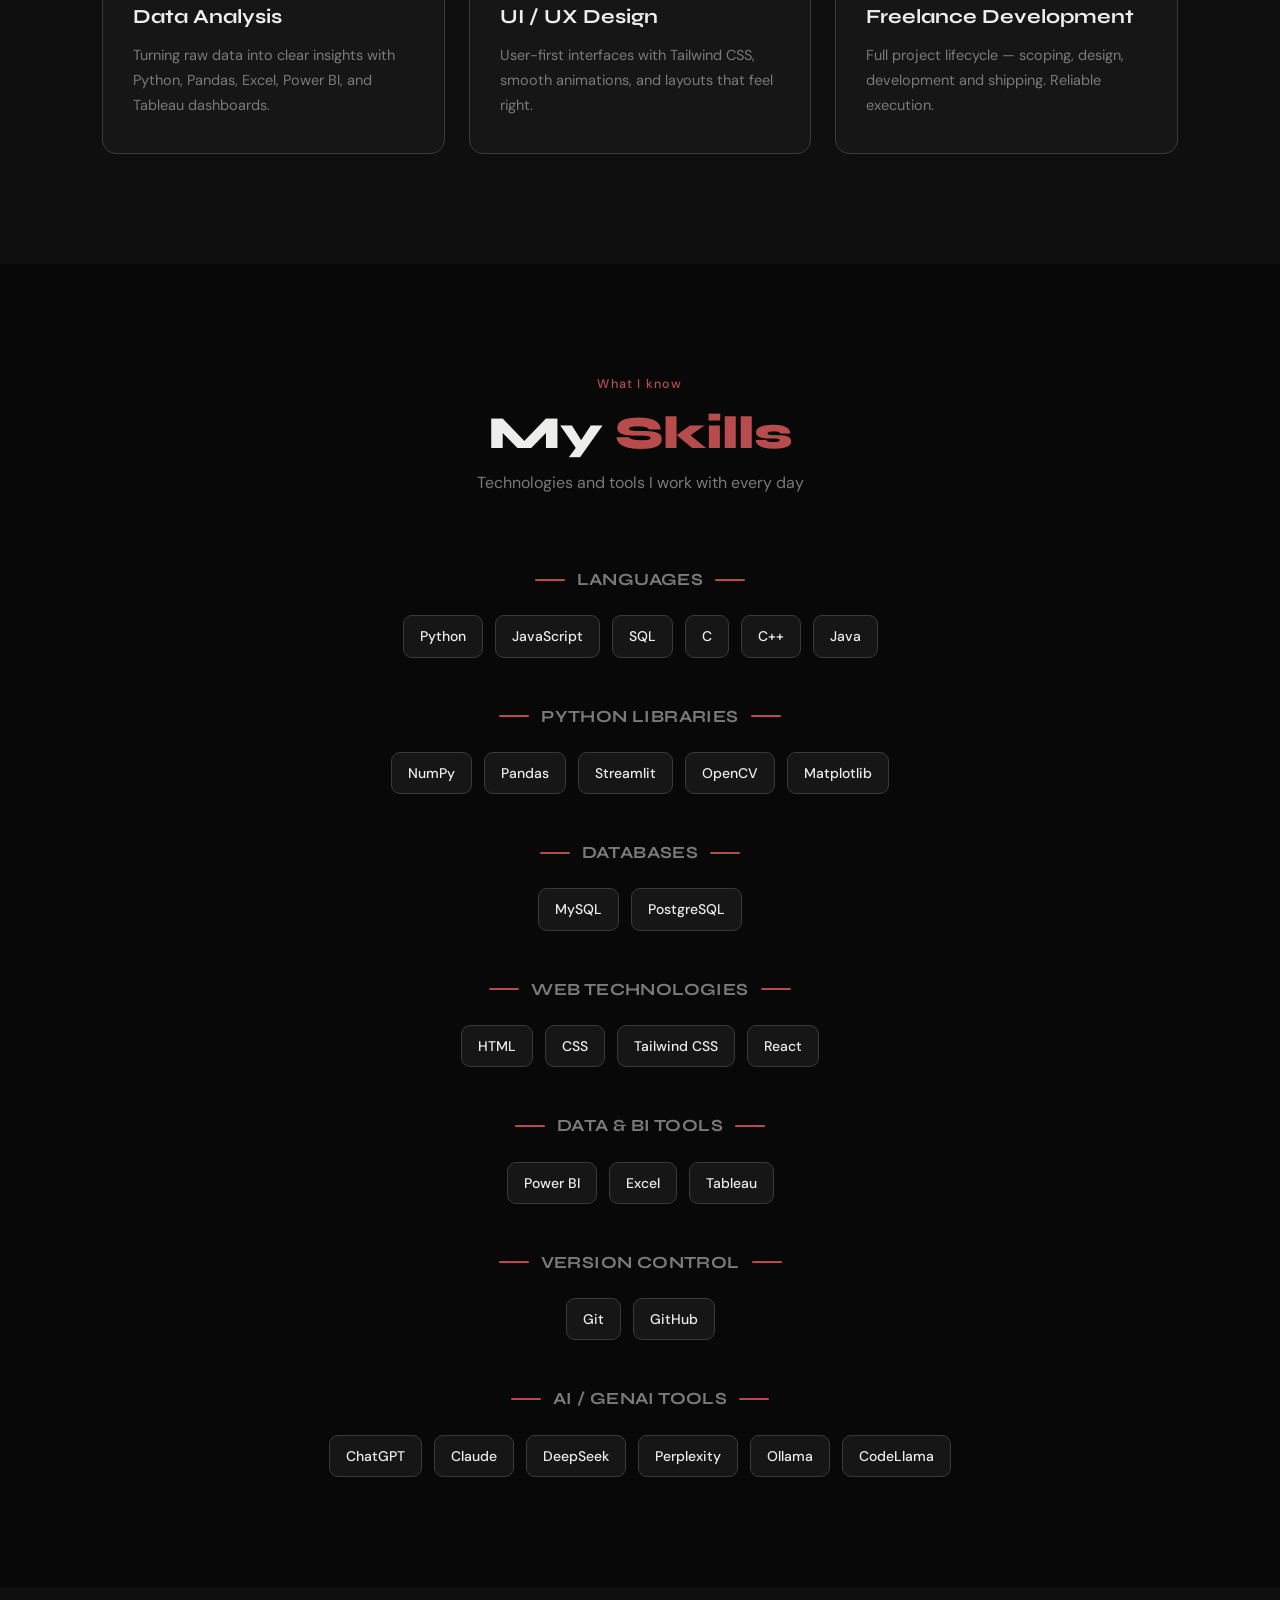
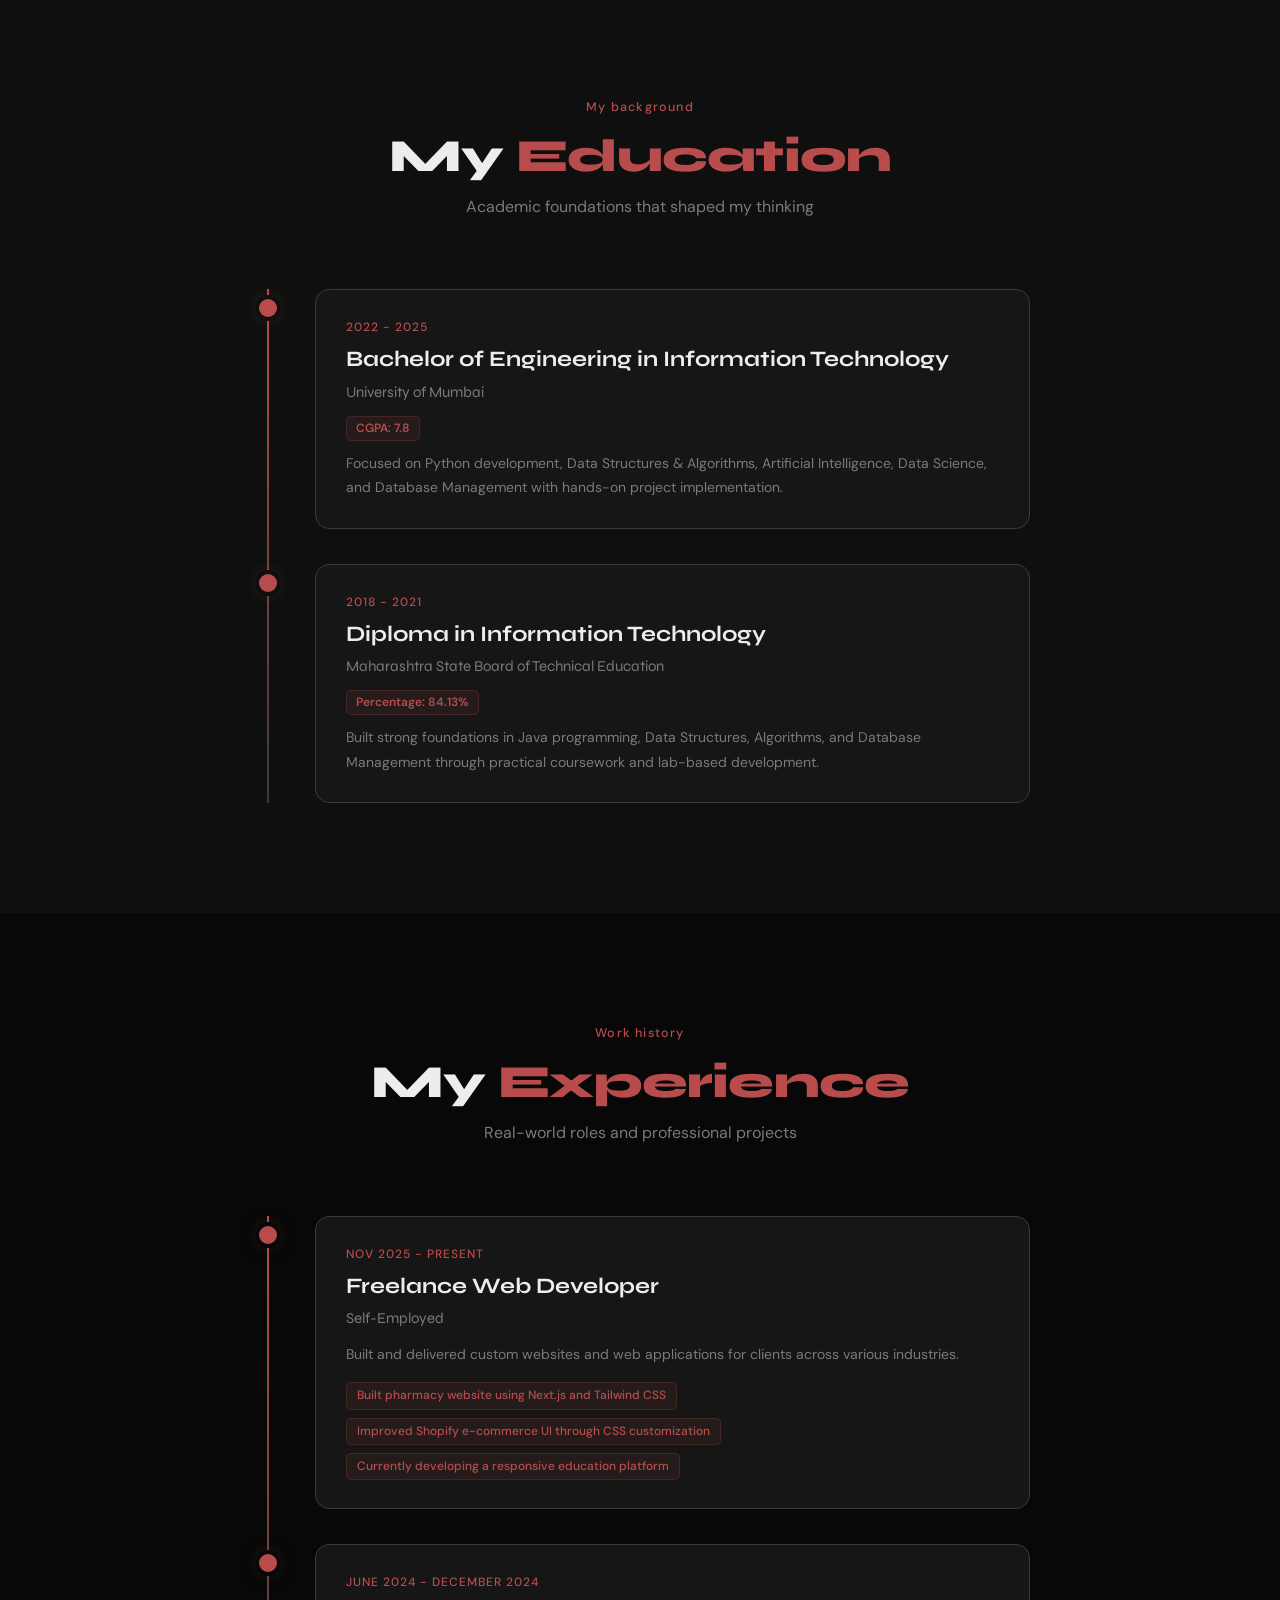
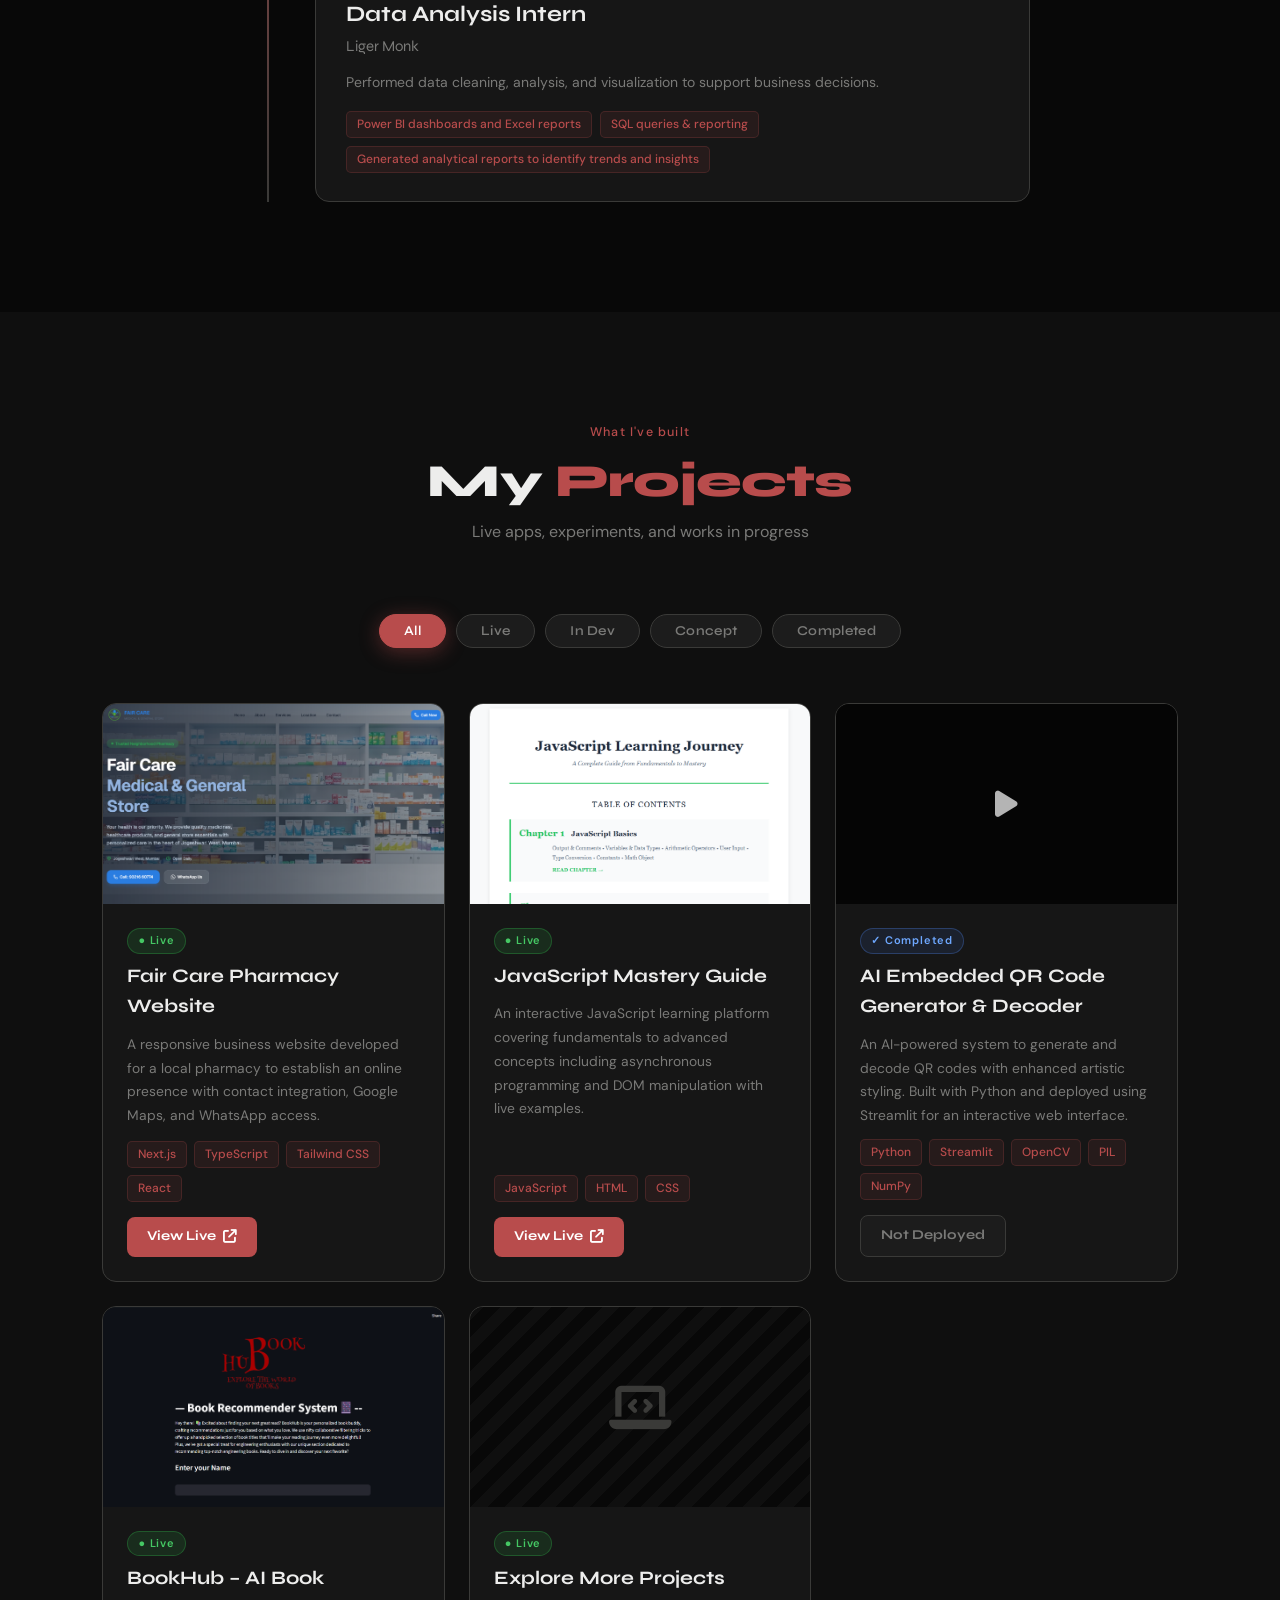
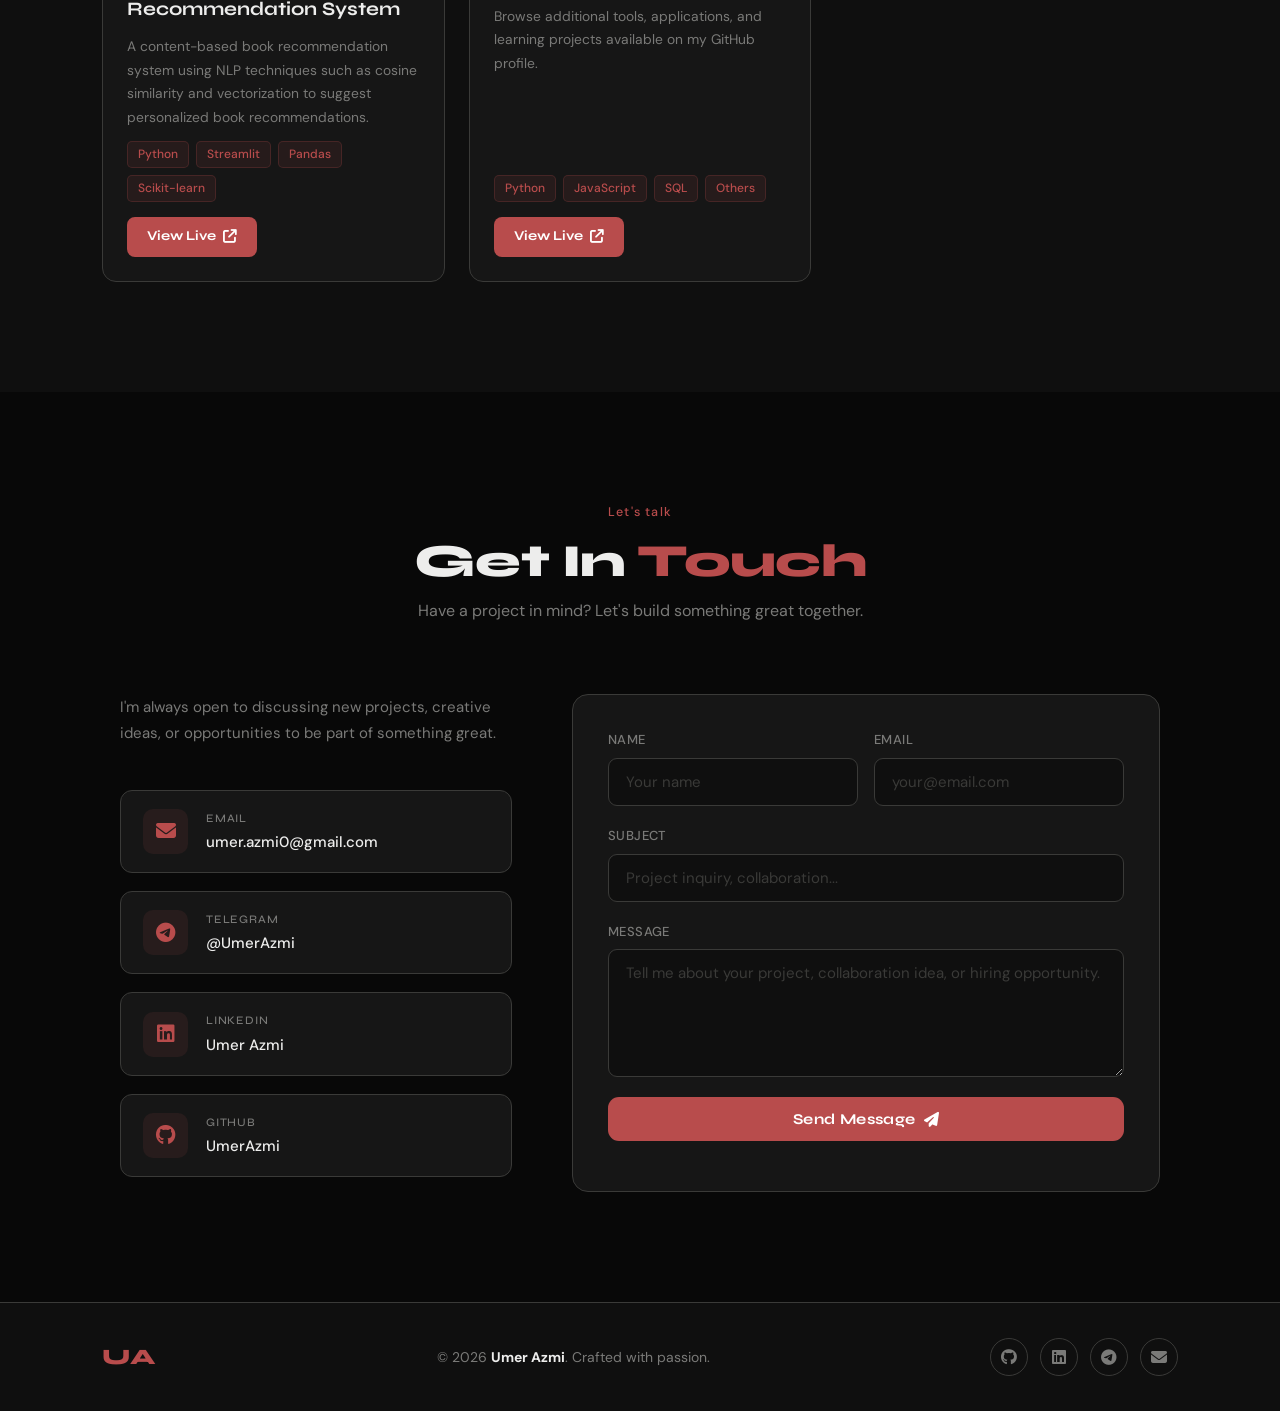
==== commit 885eb942: "feat: update the main text content" ====
--- a/index.html
+++ b/index.html
@@ -41,8 +41,7 @@
       <div class="home-badge"><span class="badge-dot"></span>Available for hire</div>
       <h1>Hi, I'm<br><span>Umer Azmi</span></h1>
       <h3 class="typingText">I'm a <span></span></h3>
-      <p>I build fast, responsive, and user-focused web applications with clean design and solid logic.
-         Skilled in React, Next.js, JavaScript, Python, and SQL — turning ideas into real-world digital products.</p>
+      <p>I build fast, responsive, and user-focused web applications with clean design and solid logic. Skilled in React, JavaScript, Python, and SQL — developing real-world products, data tools, and AI-powered applications.</p>
       <div class="socialIcons">
         <a href="https://www.linkedin.com/in/umer-azmi-1181351a1/" target="_blank"><i class="fa-brands fa-linkedin"></i></a>
         <a href="https://github.com/UmerAzmi" target="_blank"><i class="fa-brands fa-github"></i></a>
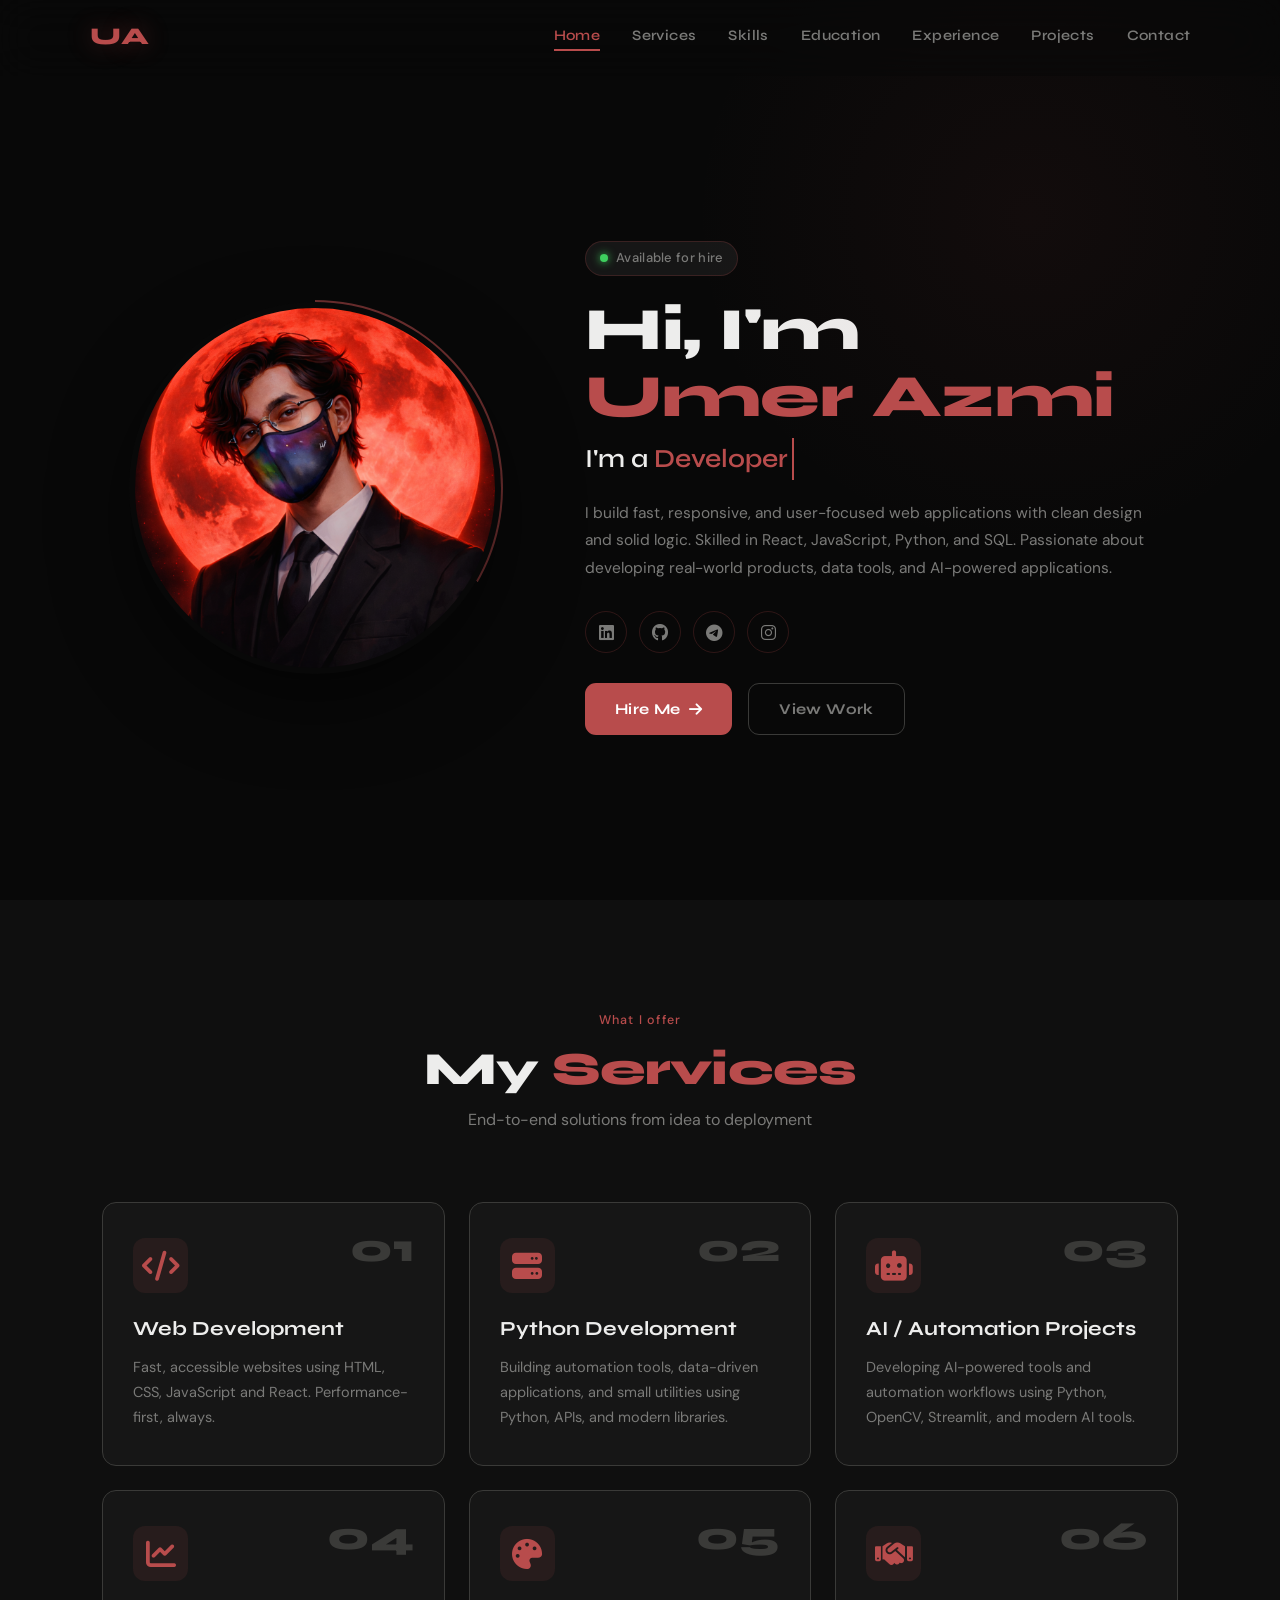
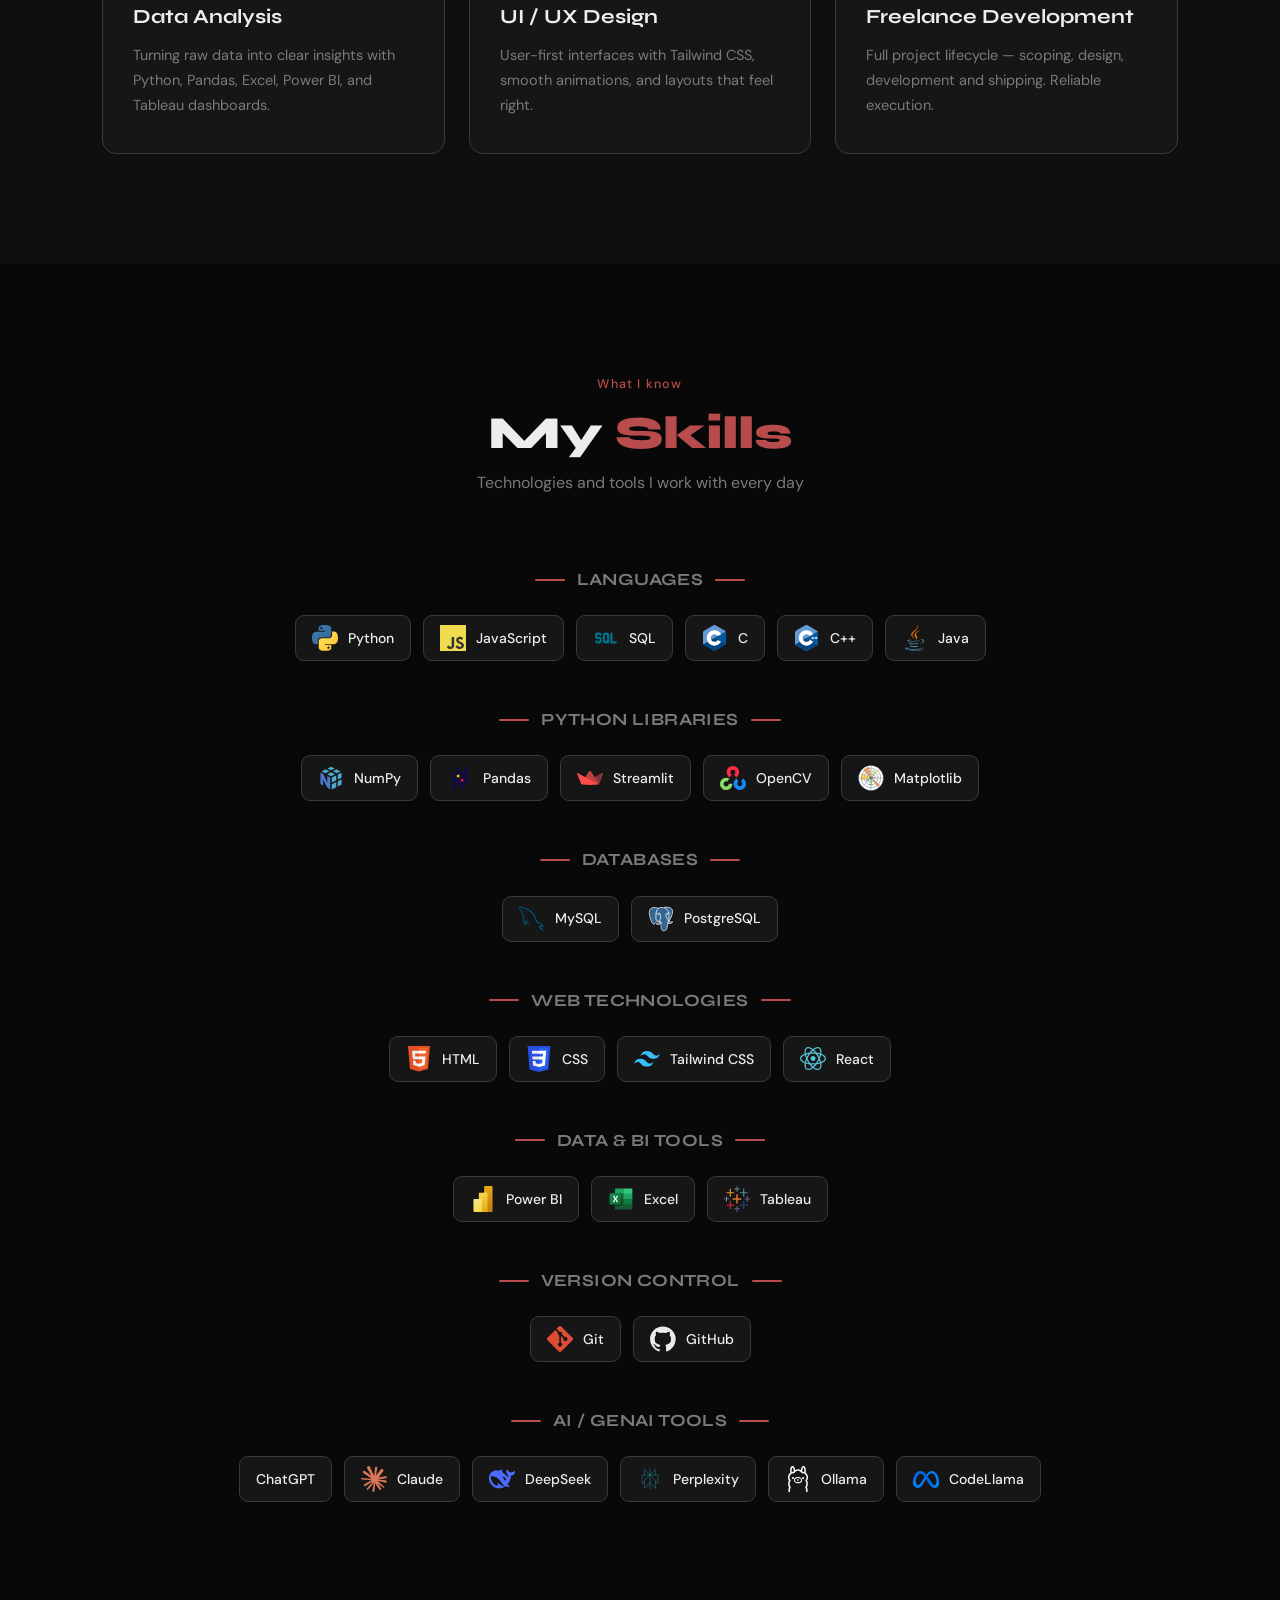
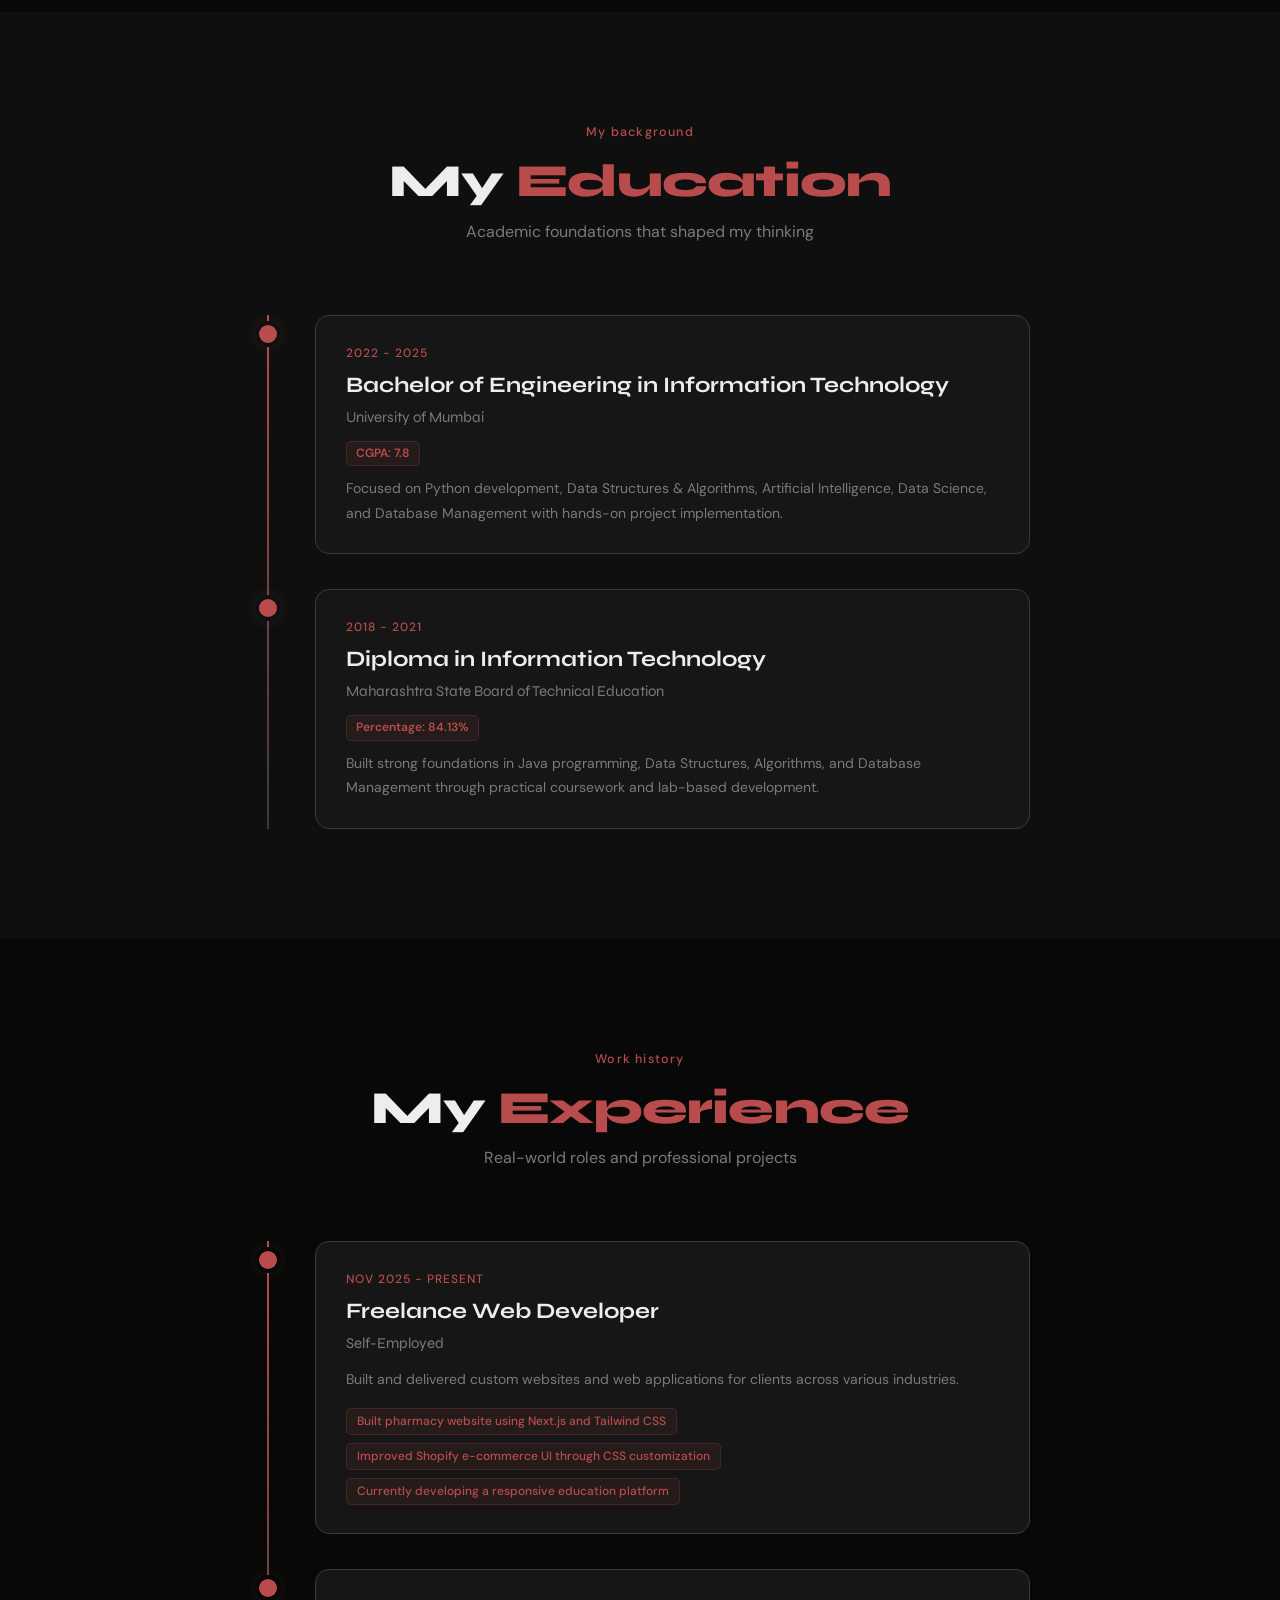
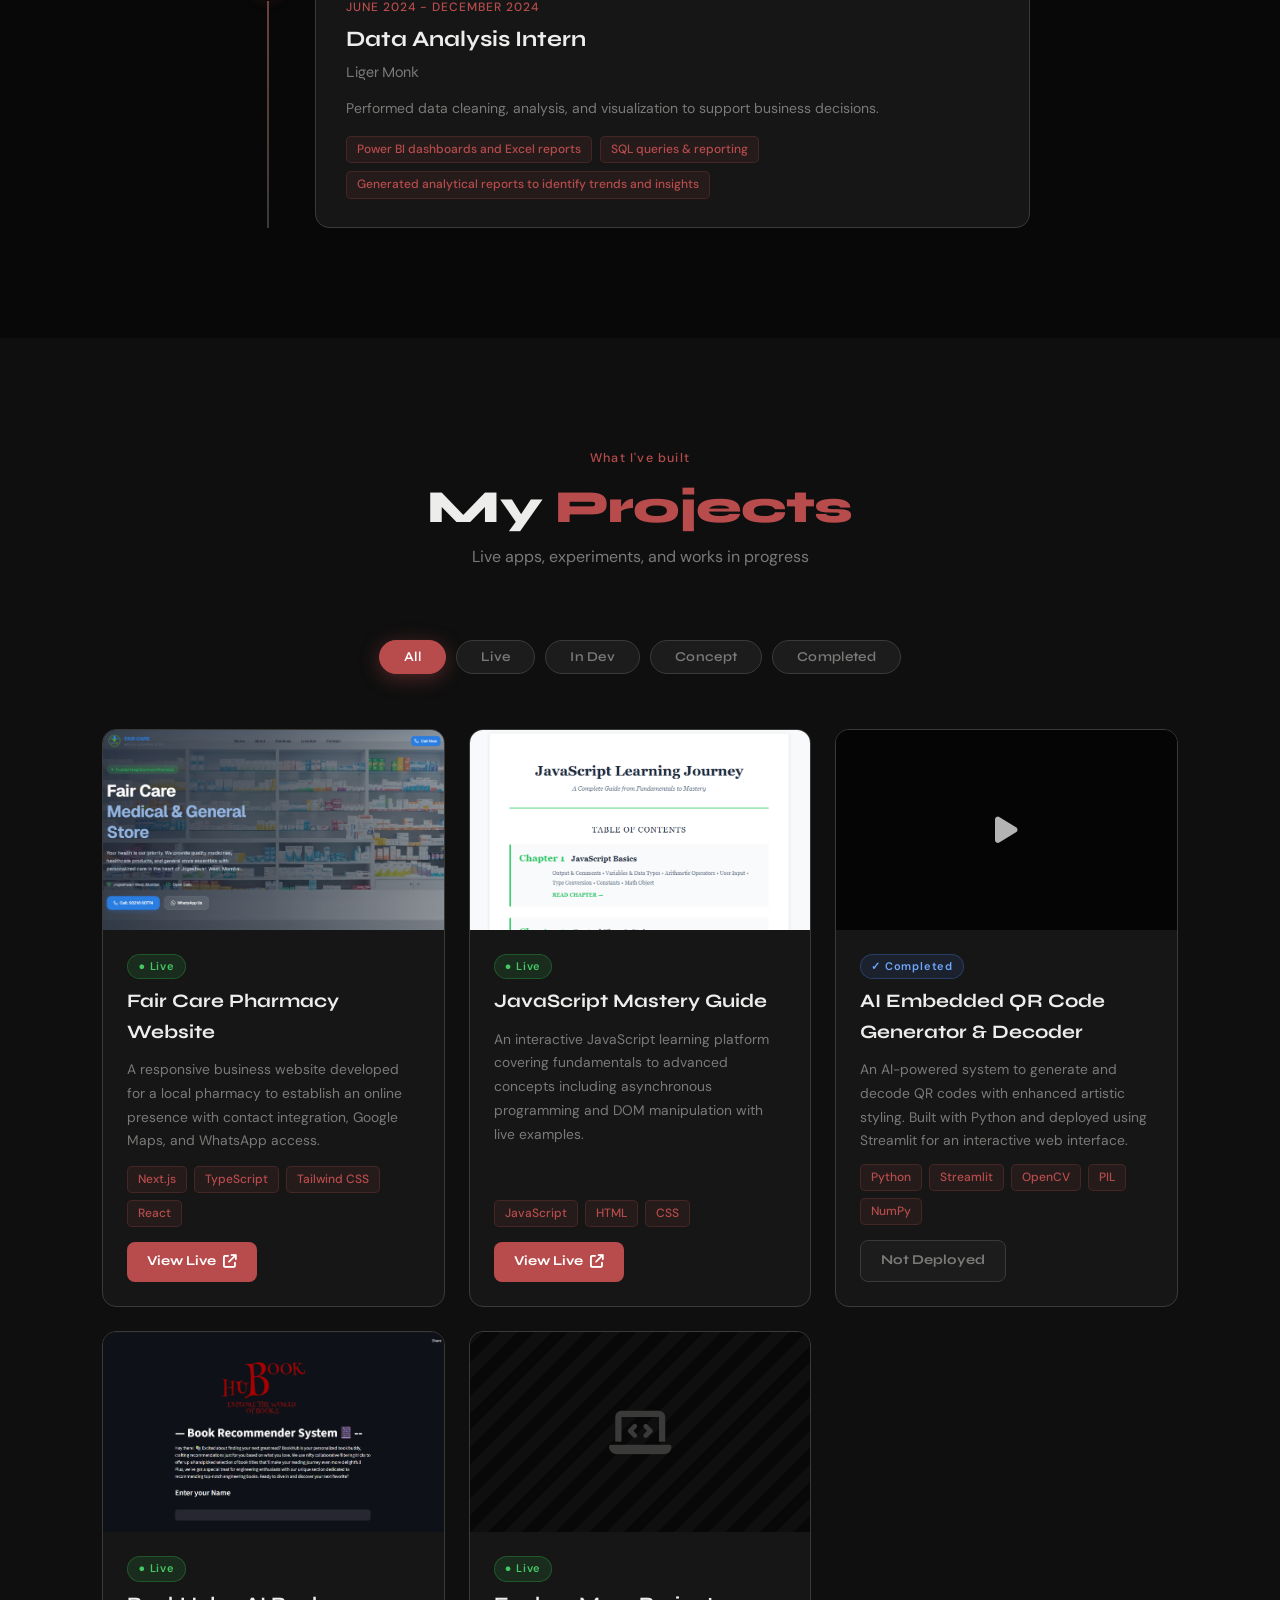
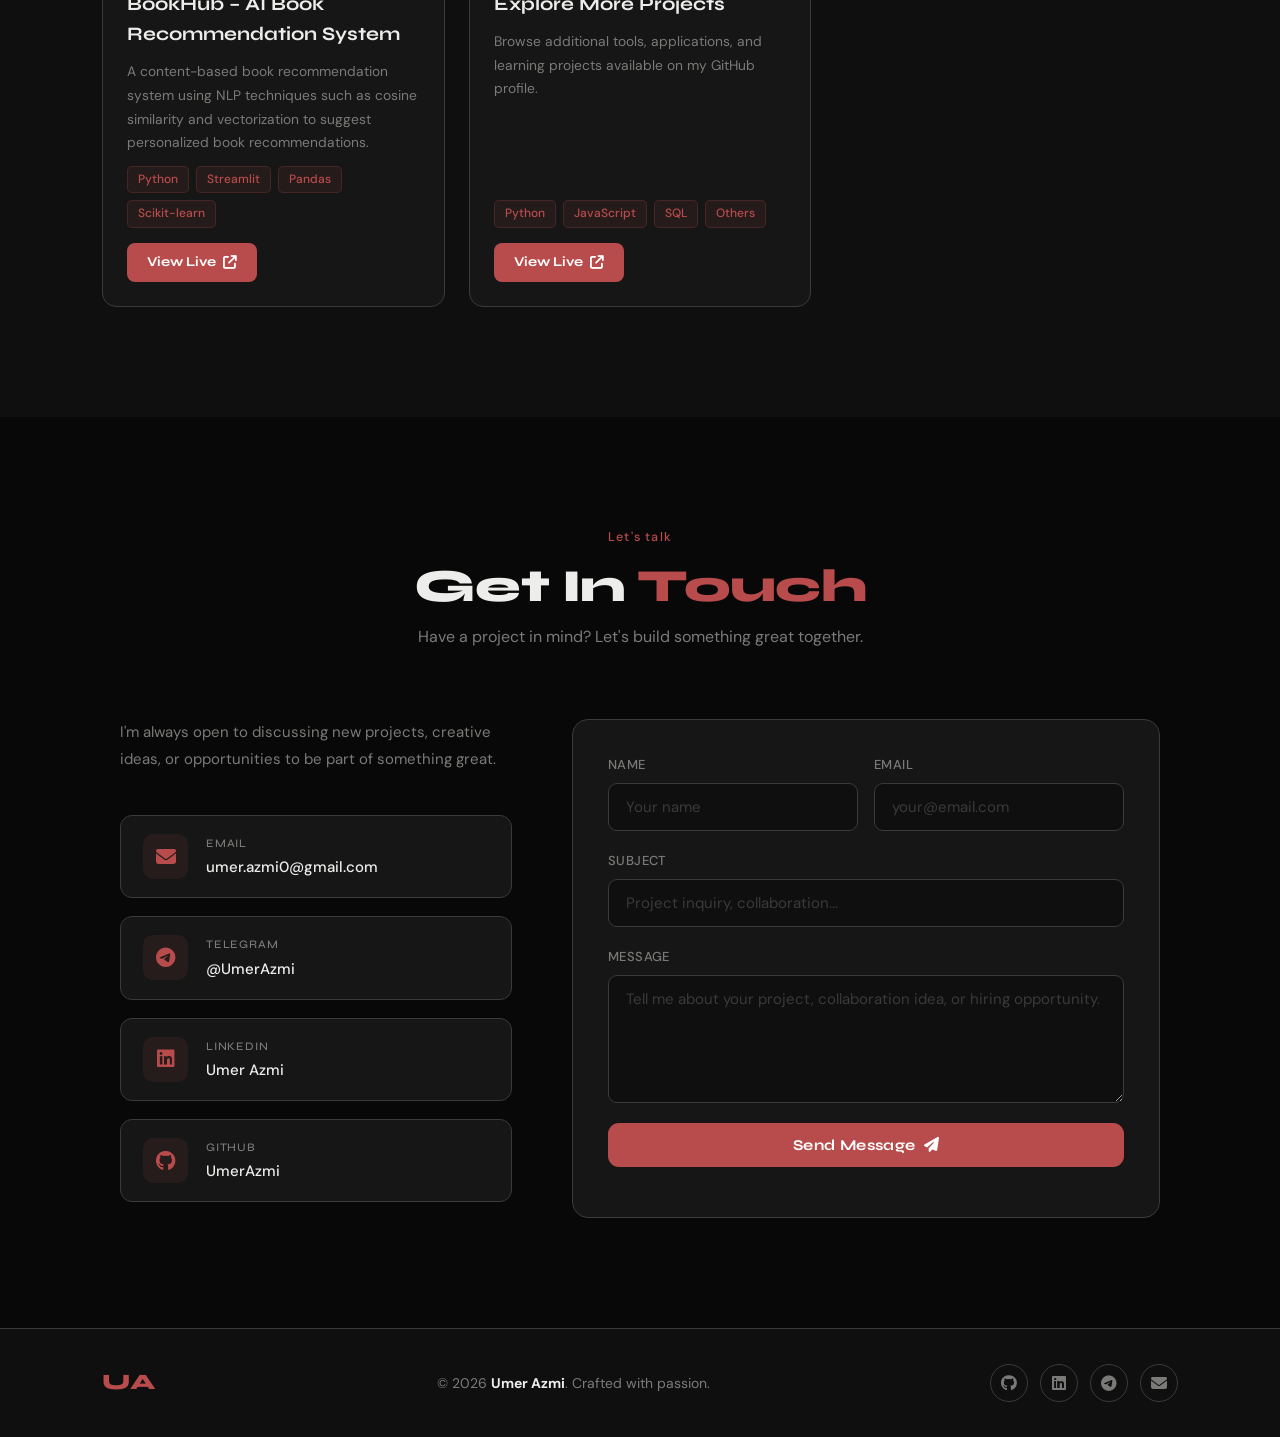
==== commit 4c93d605: "feat: add SEO optimization (meta tags, sitemap, robots)" ====
--- a/index.html
+++ b/index.html
@@ -3,11 +3,21 @@
 <head>
   <meta charset="UTF-8">
   <meta name="viewport" content="width=device-width, initial-scale=1.0">
-  <title>Umer Azmi — Portfolio</title>
+  <title>Umer Azmi - Portfolio</title>
+
+    <!-- SEO Meta Tags -->
+  <meta name="description" content="Umer Azmi — Full Stack Developer & Python Developer based in Mumbai. Building fast, responsive web apps with React, JavaScript, Python, and SQL.">
+  <meta name="author" content="Umer Azmi">
+  <meta name="keywords" content="Umer Azmi, web developer, Python developer, React developer, full stack developer, Mumbai, portfolio">
+  <meta property="og:title" content="Umer Azmi - Portfolio">
+  <meta property="og:description" content="Full Stack Developer & Python Developer based in Mumbai.">
+  <meta property="og:url" content="https://umerazmi.github.io">
+  <meta property="og:type" content="website">
+
+
   <link rel="stylesheet" href="https://cdnjs.cloudflare.com/ajax/libs/font-awesome/6.5.2/css/all.min.css">
   <link rel="preconnect" href="https://fonts.googleapis.com">
   <link href="https://fonts.googleapis.com/css2?family=Syne:wght@400;600;700;800&family=DM+Sans:ital,wght@0,300;0,400;0,500;1,400&display=swap" rel="stylesheet">
-  <link href="https://fonts.googleapis.com/css2?family=Clash+Display:wght@400;600;700&family=Outfit:wght@300;400;500;600;700;800&display=swap" rel="stylesheet">
   <link rel="stylesheet" href="style.css">
 </head>
 <body>
@@ -41,7 +51,7 @@
       <div class="home-badge"><span class="badge-dot"></span>Available for hire</div>
       <h1>Hi, I'm<br><span>Umer Azmi</span></h1>
       <h3 class="typingText">I'm a <span></span></h3>
-      <p>I build fast, responsive, and user-focused web applications with clean design and solid logic. Skilled in React, JavaScript, Python, and SQL — developing real-world products, data tools, and AI-powered applications.</p>
+      <p>I build fast, responsive, and user-focused web applications with clean design and solid logic. Skilled in React, JavaScript, Python, and SQL. Passionate about developing real-world products, data tools, and AI-powered applications.</p>
       <div class="socialIcons">
         <a href="https://www.linkedin.com/in/umer-azmi-1181351a1/" target="_blank"><i class="fa-brands fa-linkedin"></i></a>
         <a href="https://github.com/UmerAzmi" target="_blank"><i class="fa-brands fa-github"></i></a>
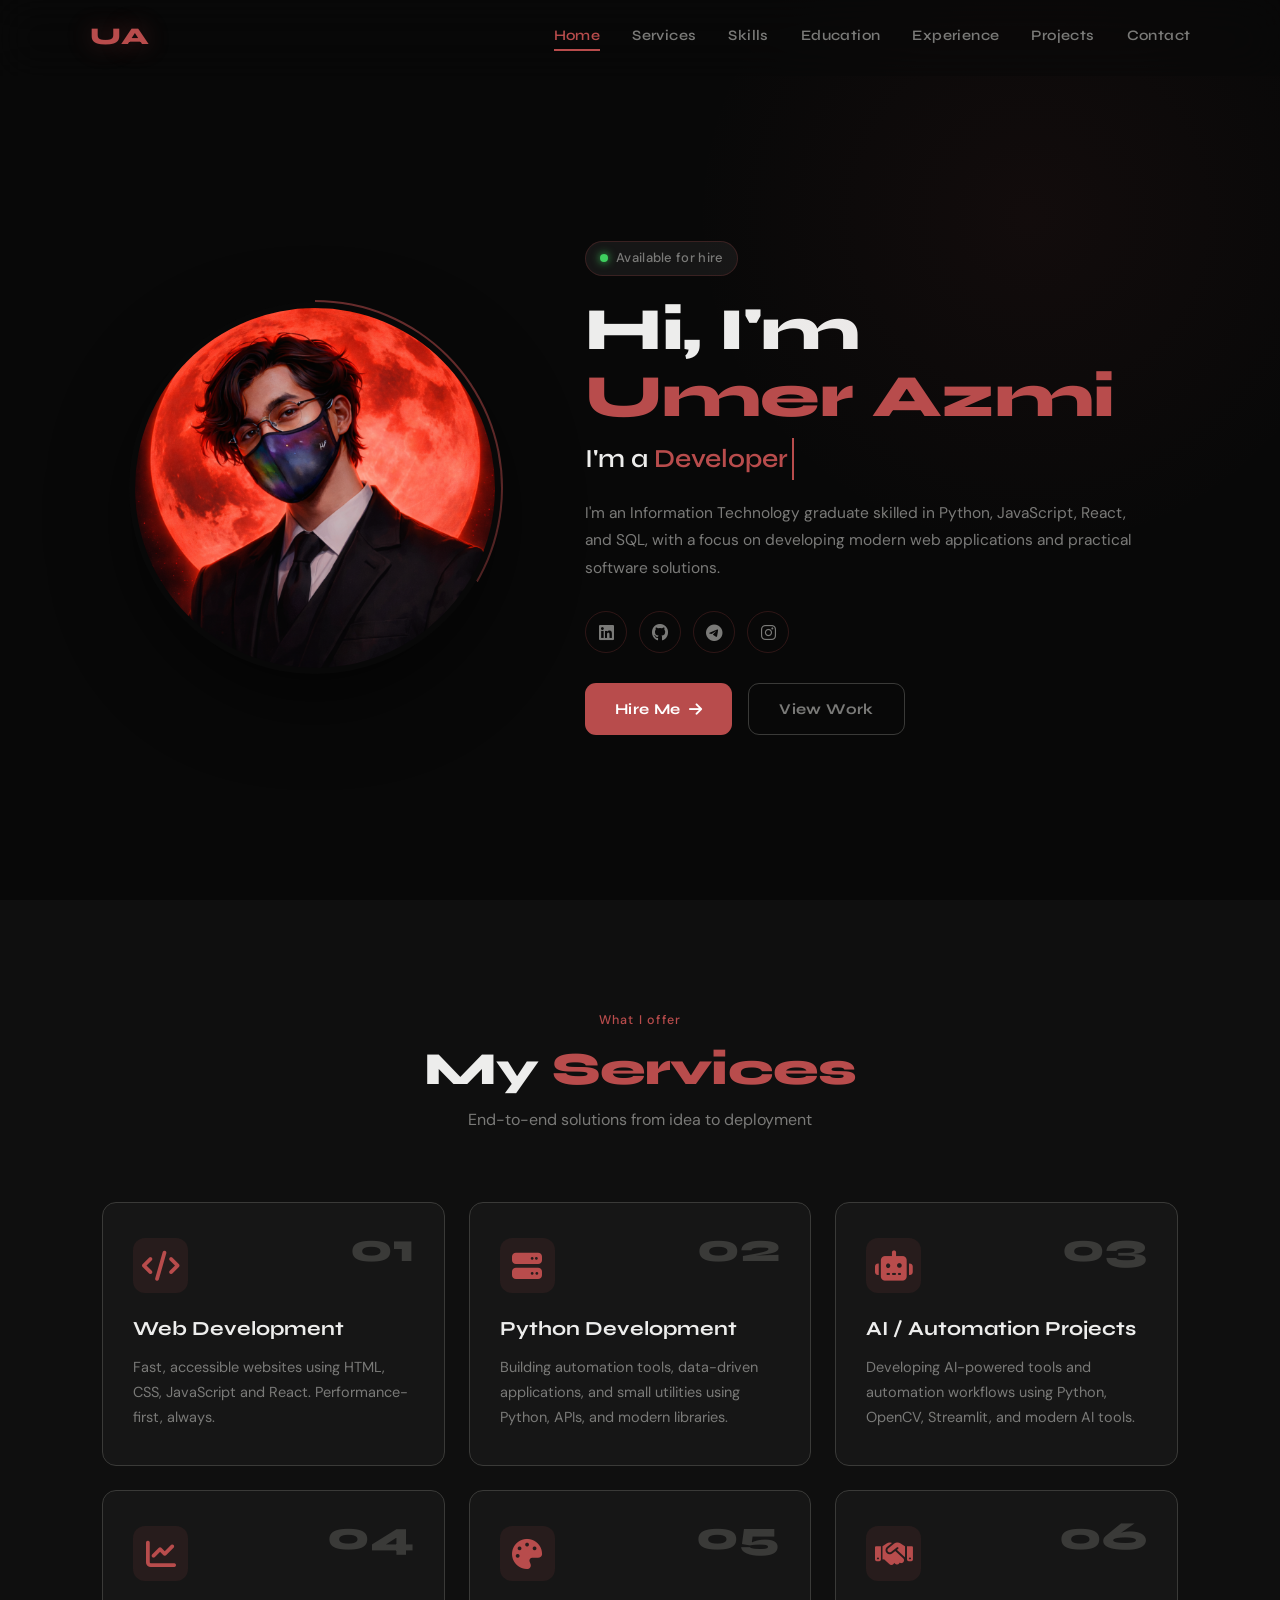
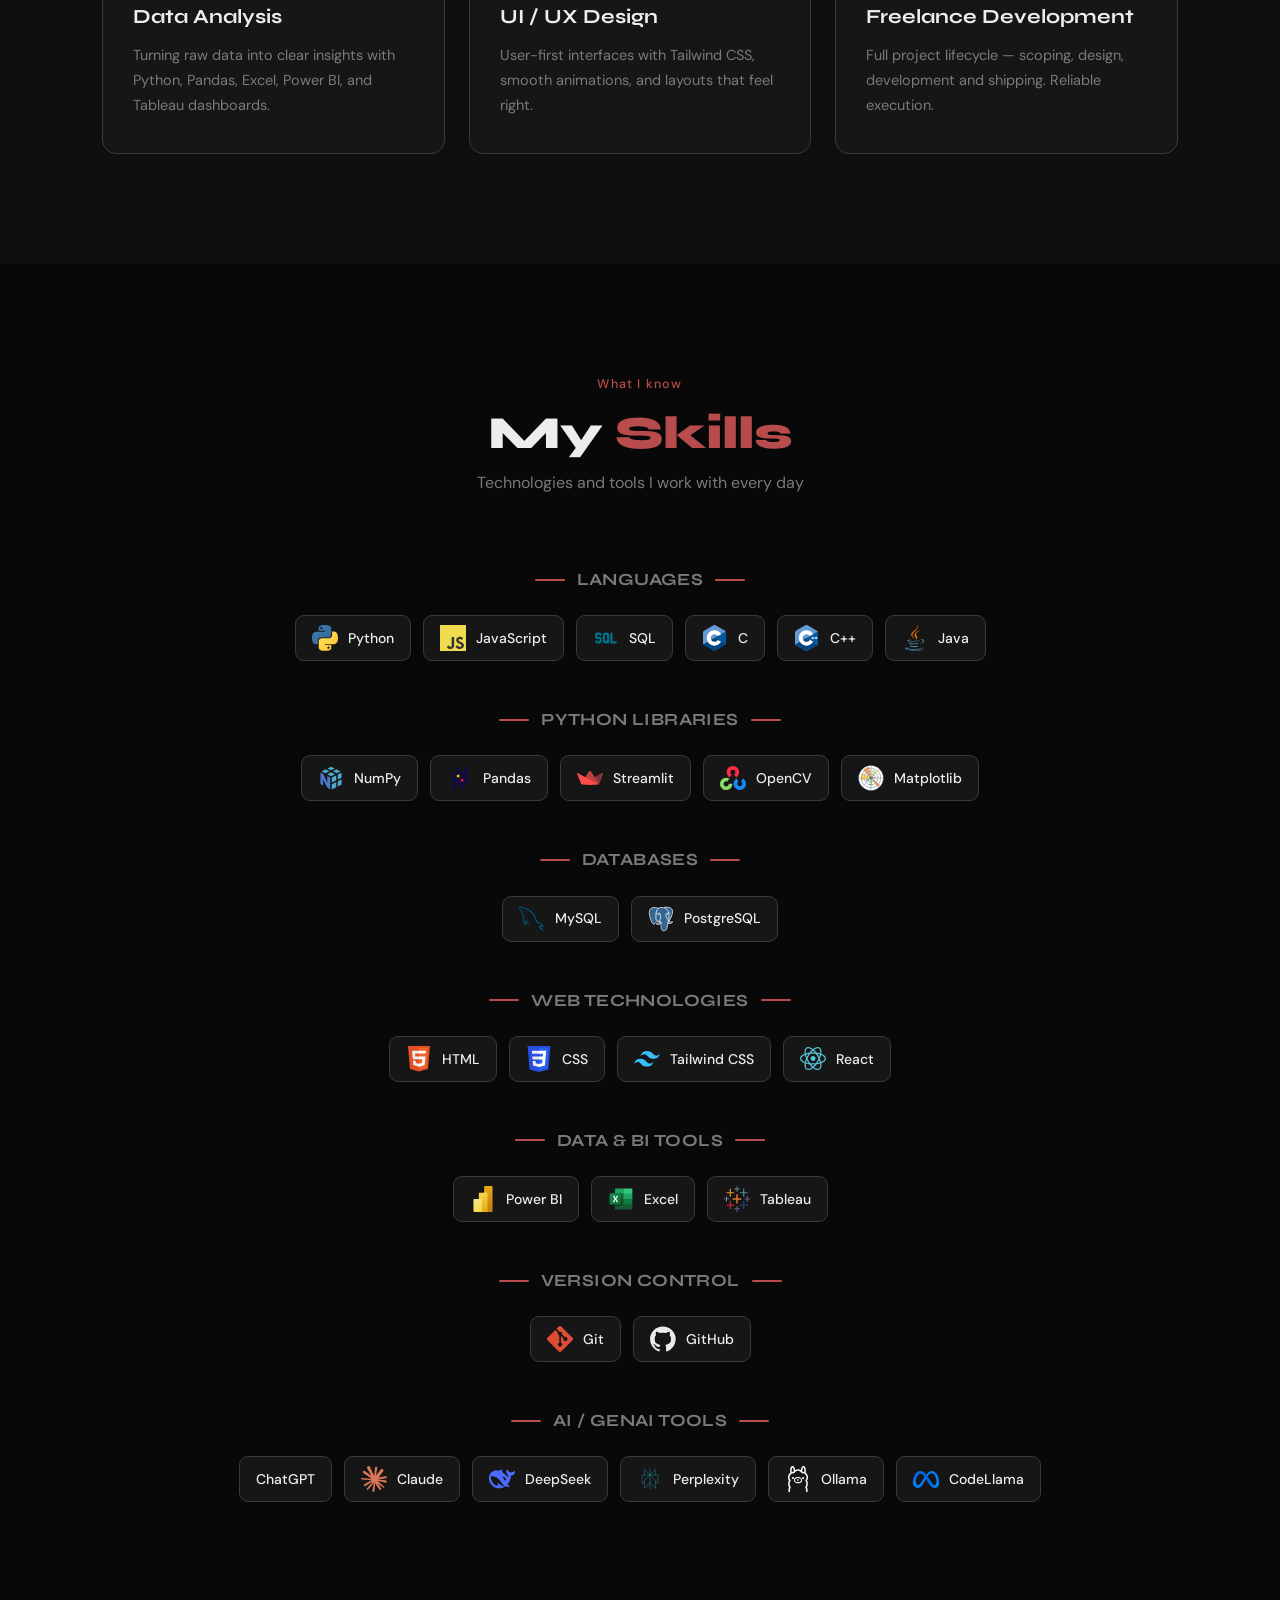
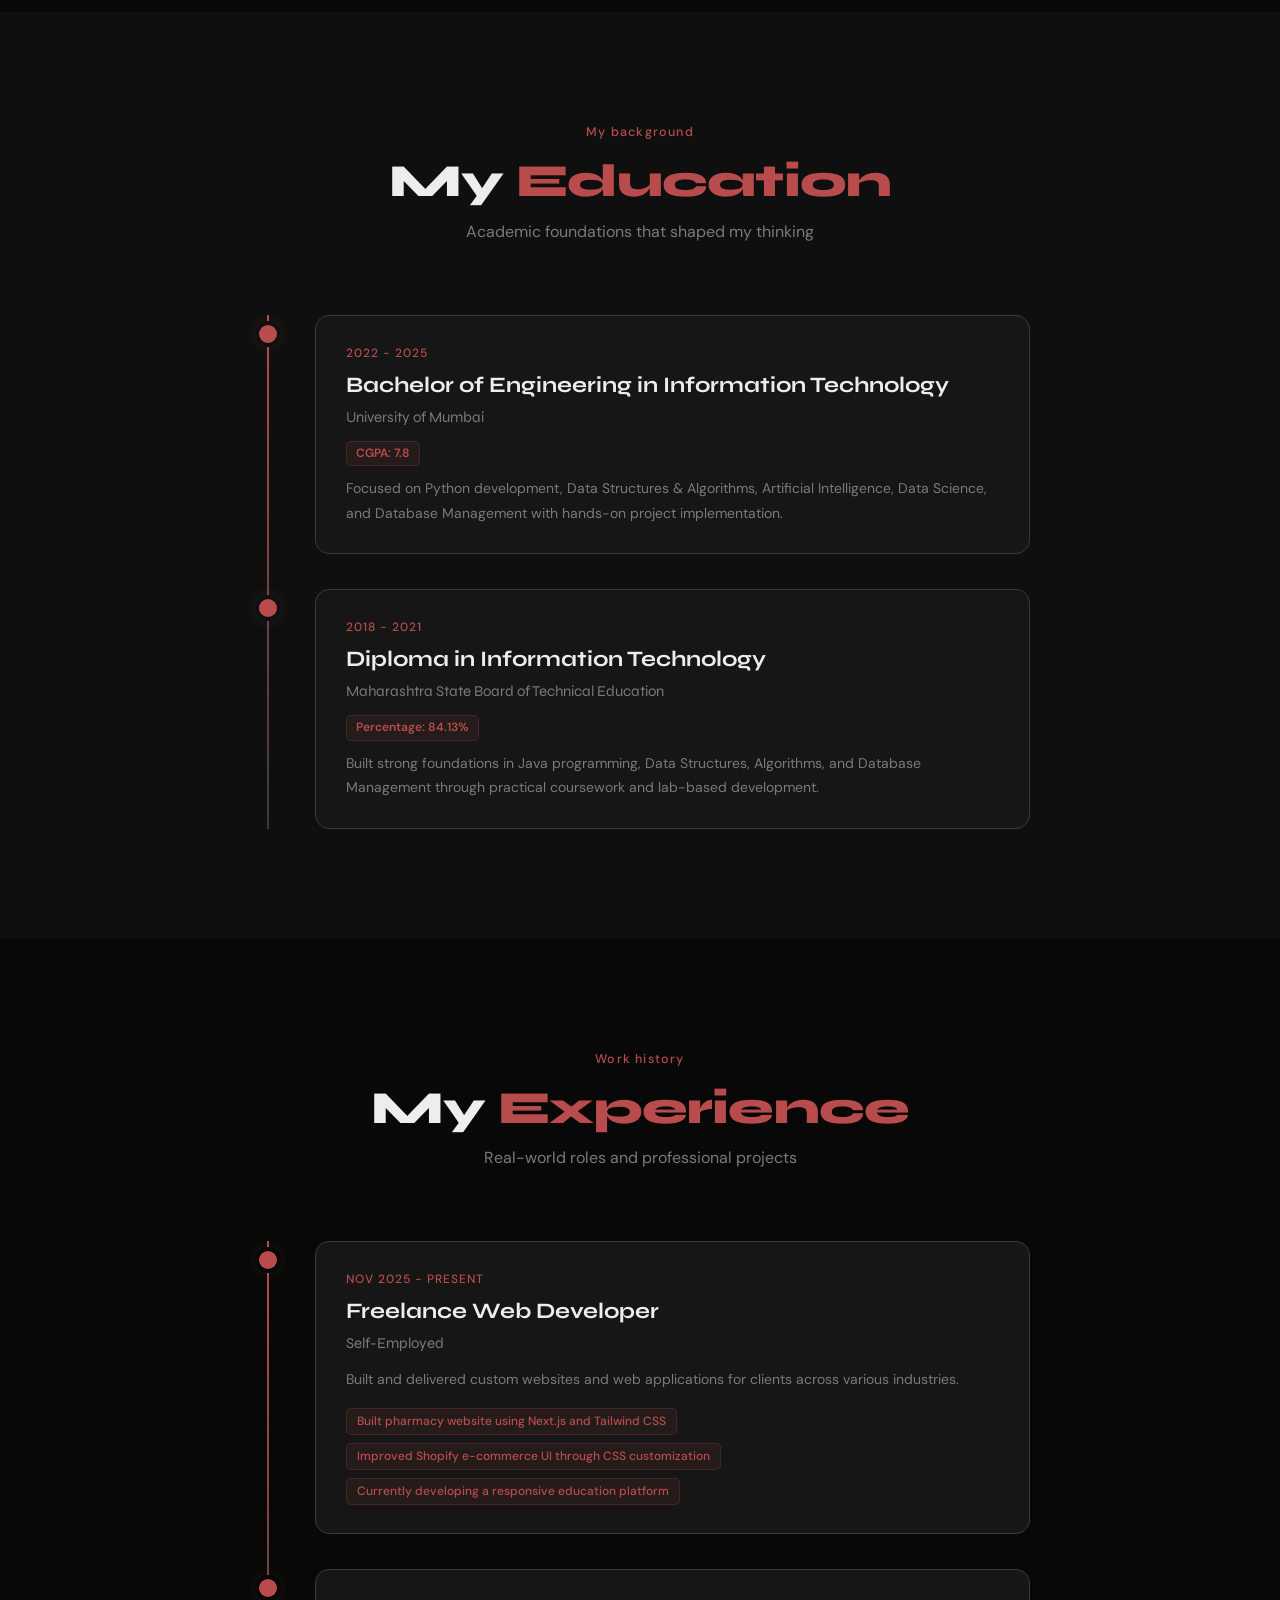
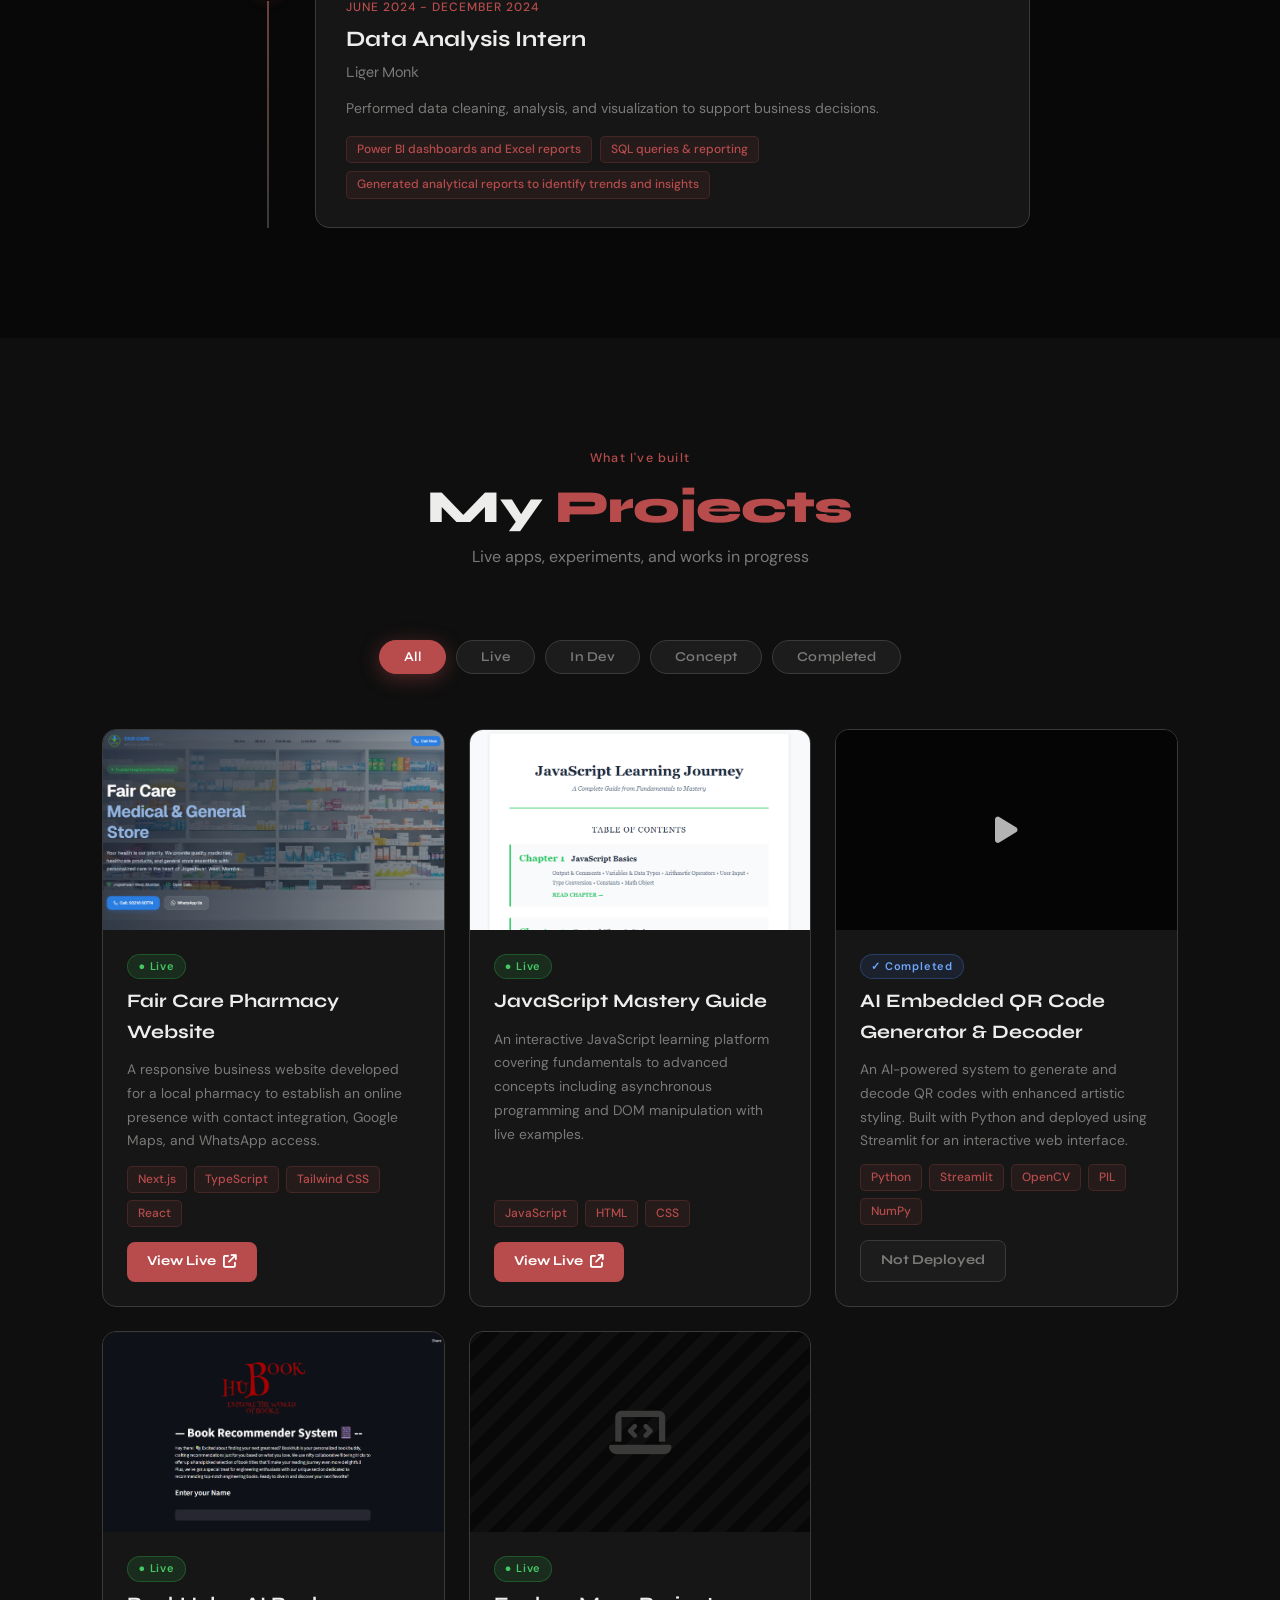
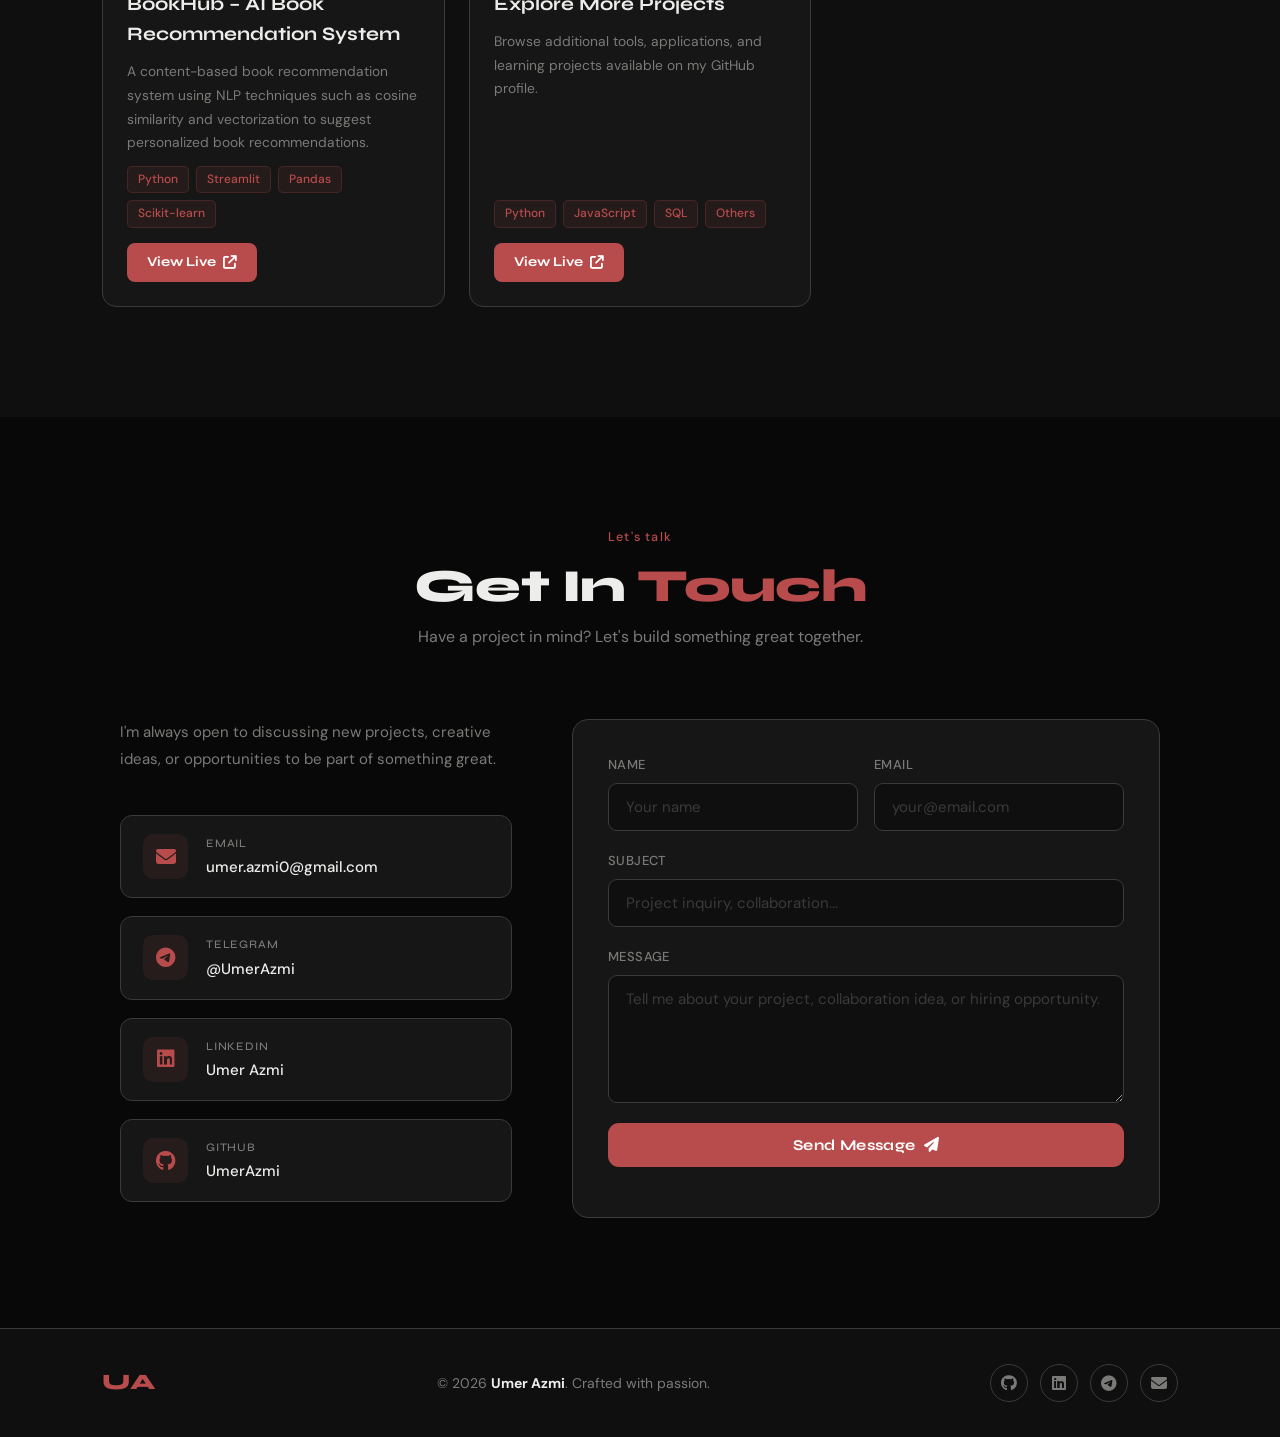
==== commit f23c2aba: "chore: final polish and minor improvements" ====
--- a/index.html
+++ b/index.html
@@ -51,7 +51,7 @@
       <div class="home-badge"><span class="badge-dot"></span>Available for hire</div>
       <h1>Hi, I'm<br><span>Umer Azmi</span></h1>
       <h3 class="typingText">I'm a <span></span></h3>
-      <p>I build fast, responsive, and user-focused web applications with clean design and solid logic. Skilled in React, JavaScript, Python, and SQL. Passionate about developing real-world products, data tools, and AI-powered applications.</p>
+      <p>I'm an Information Technology graduate skilled in Python, JavaScript, React, and SQL, with a focus on developing modern web applications and practical software solutions.</p>
       <div class="socialIcons">
         <a href="https://www.linkedin.com/in/umer-azmi-1181351a1/" target="_blank"><i class="fa-brands fa-linkedin"></i></a>
         <a href="https://github.com/UmerAzmi" target="_blank"><i class="fa-brands fa-github"></i></a>
